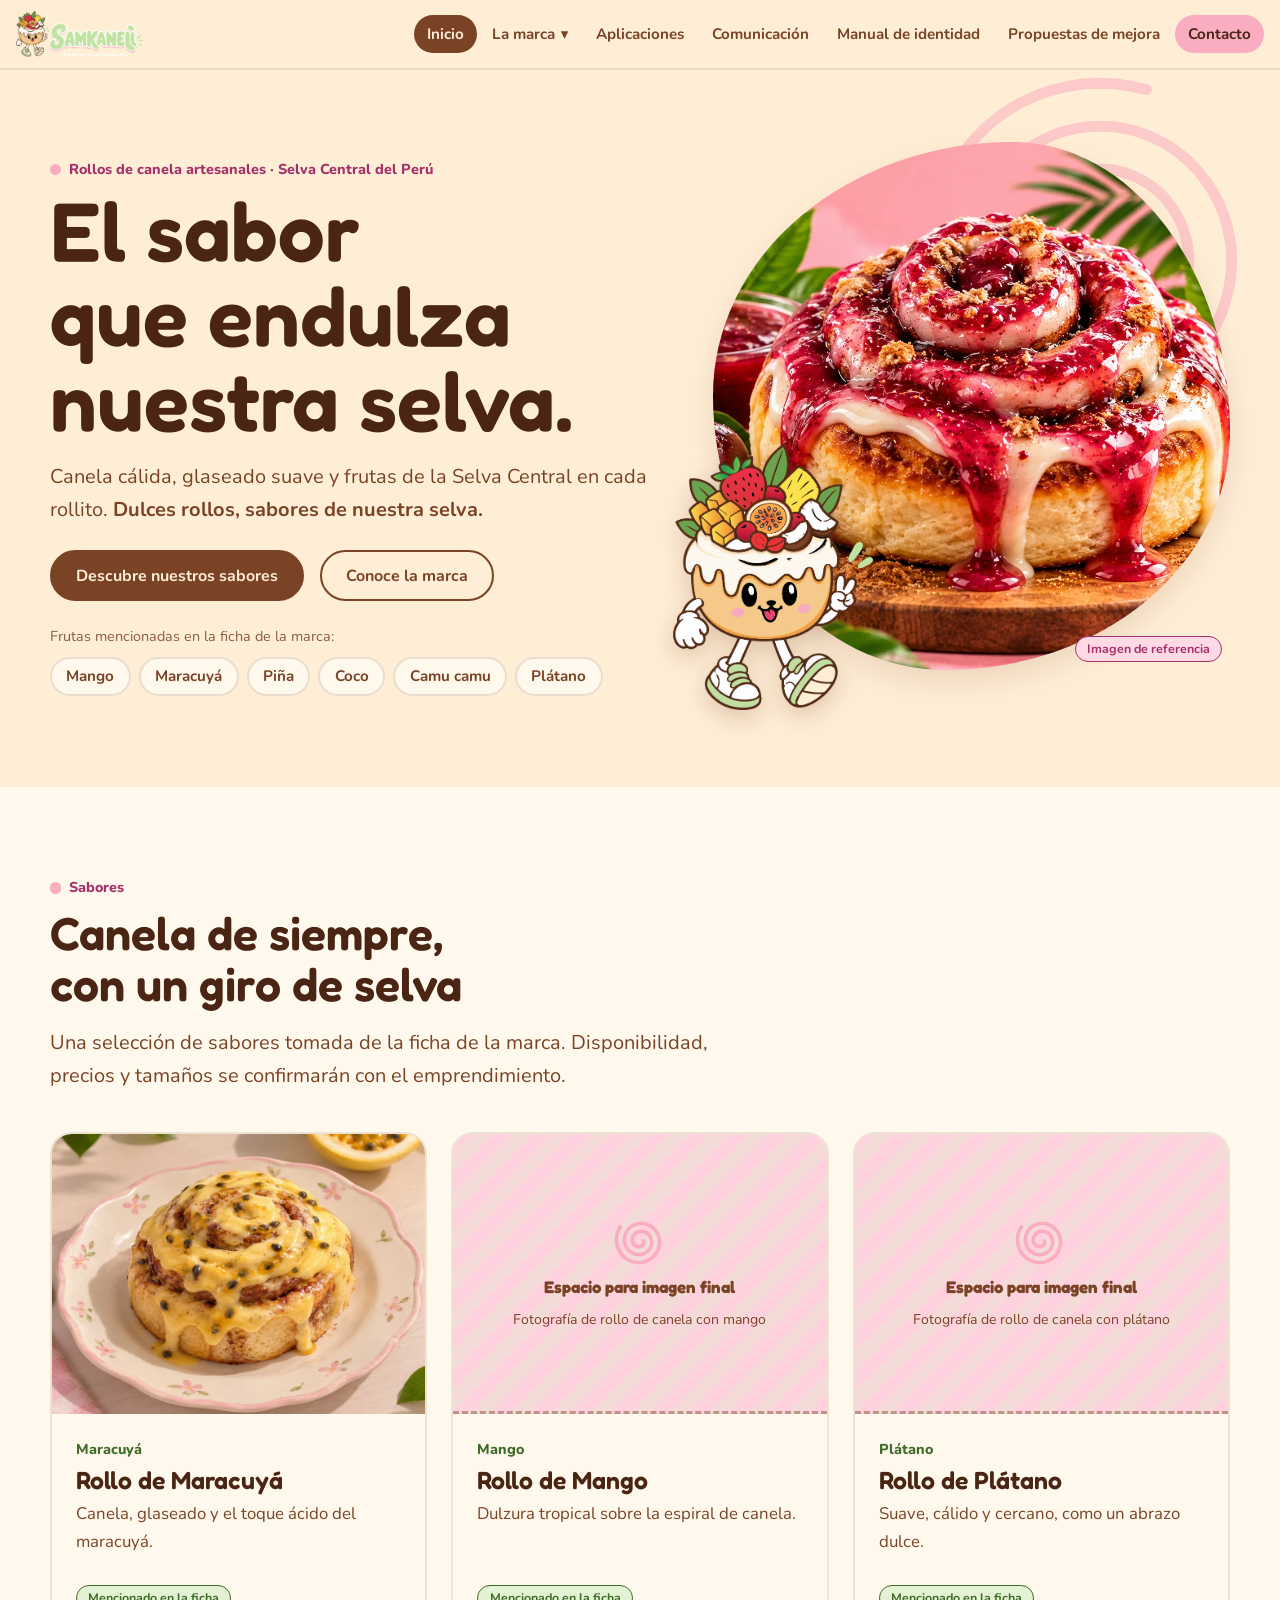
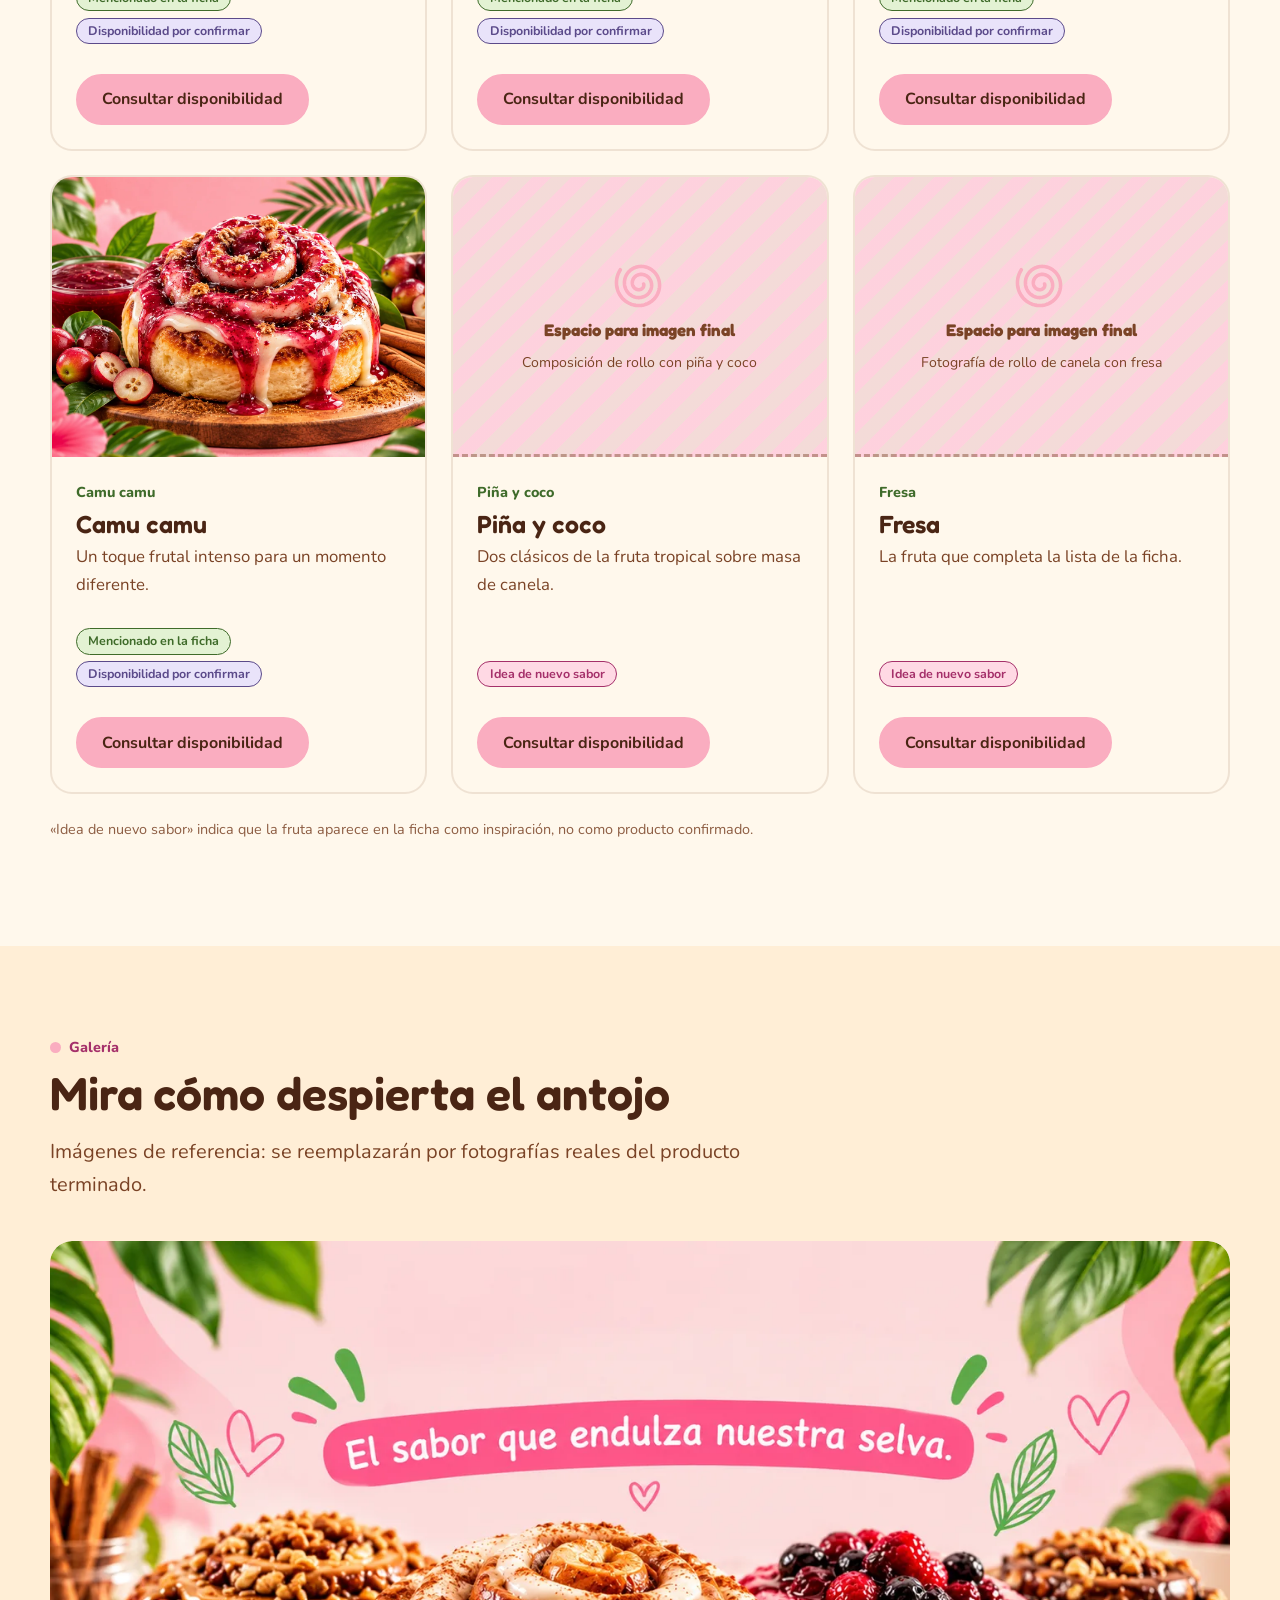
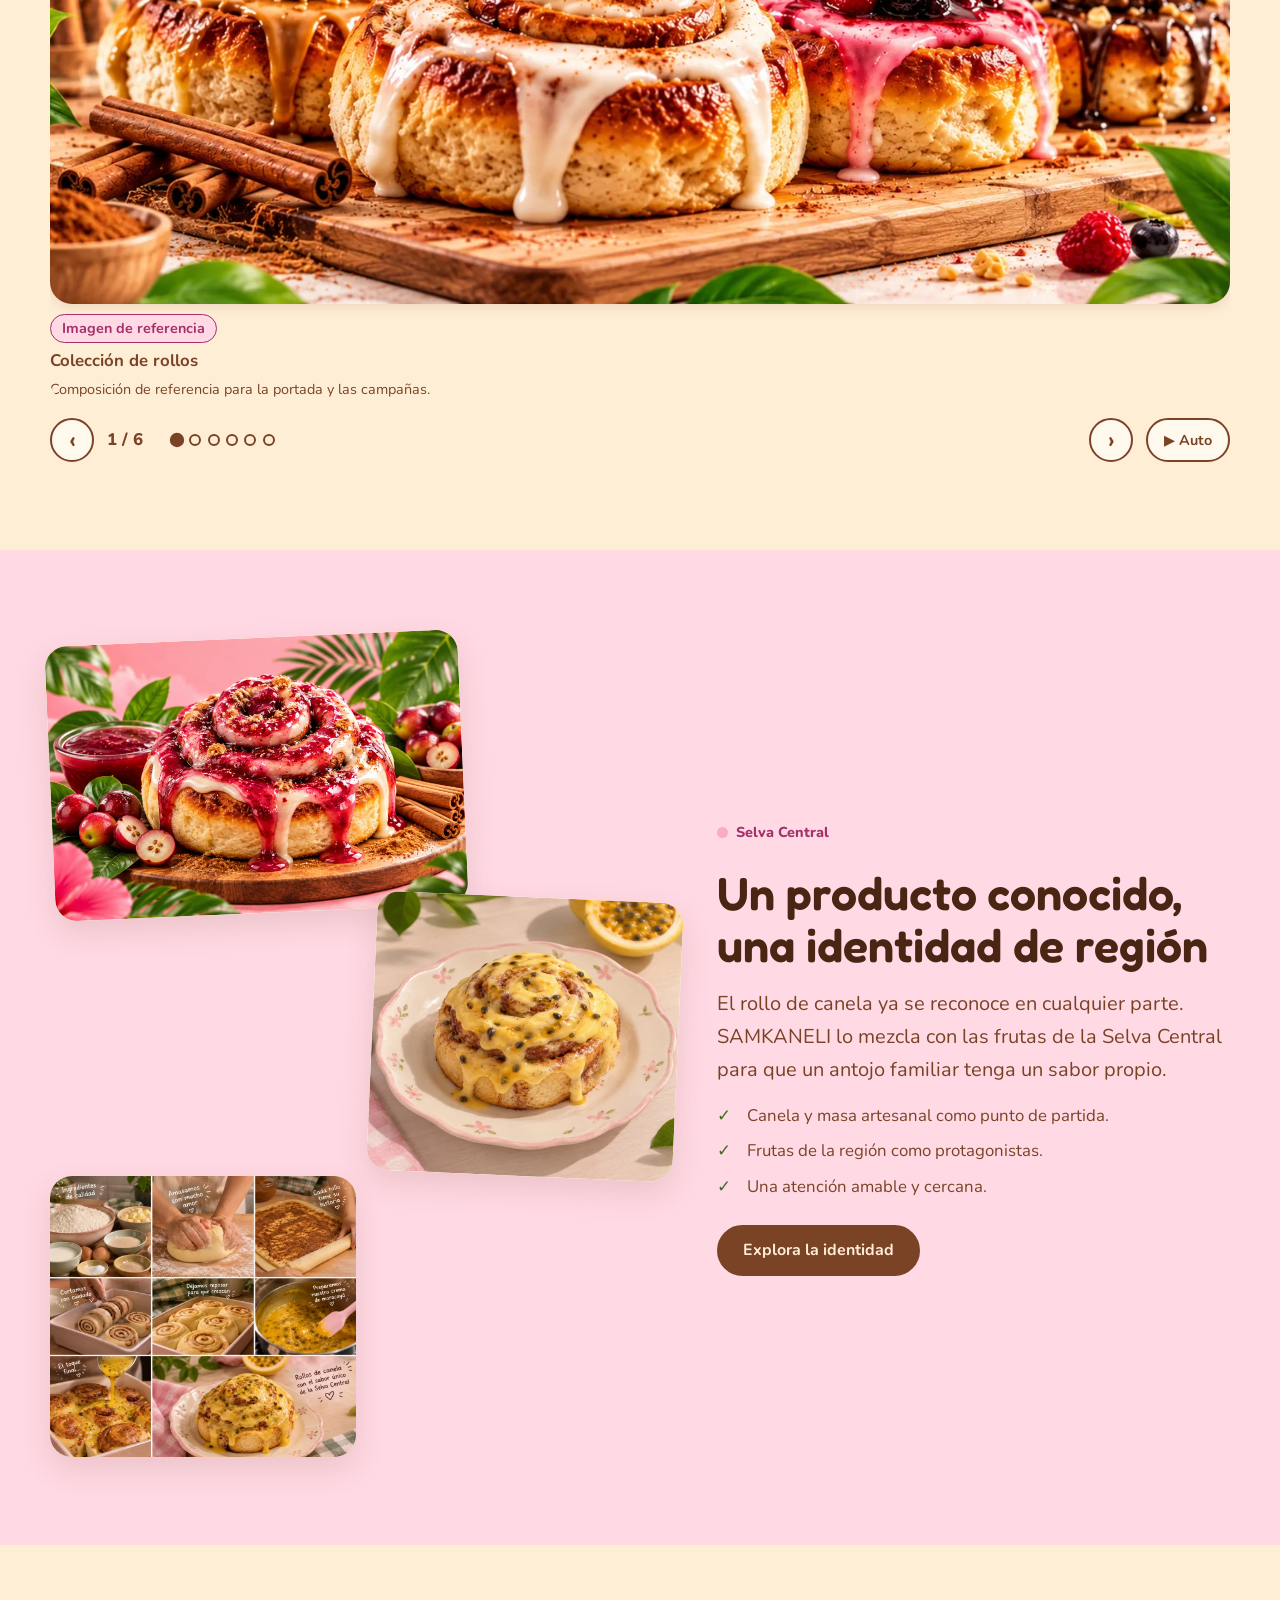
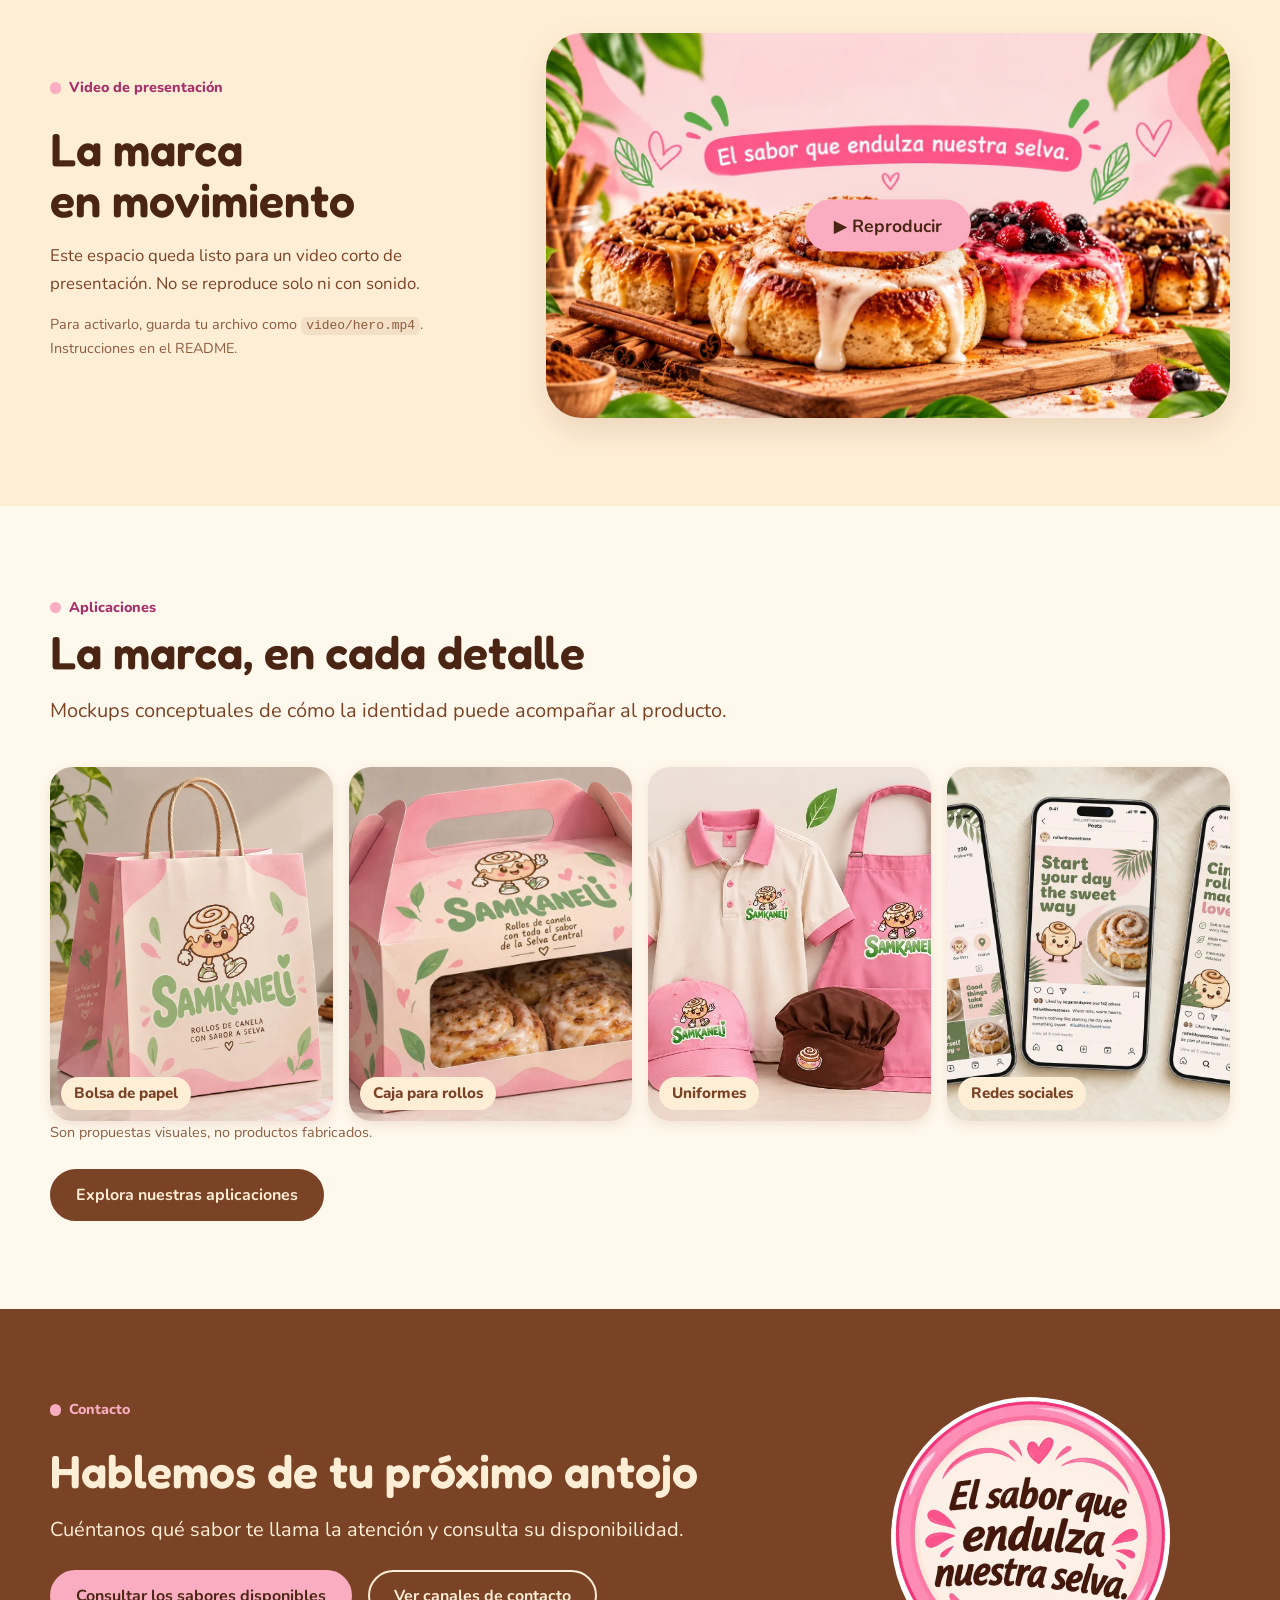
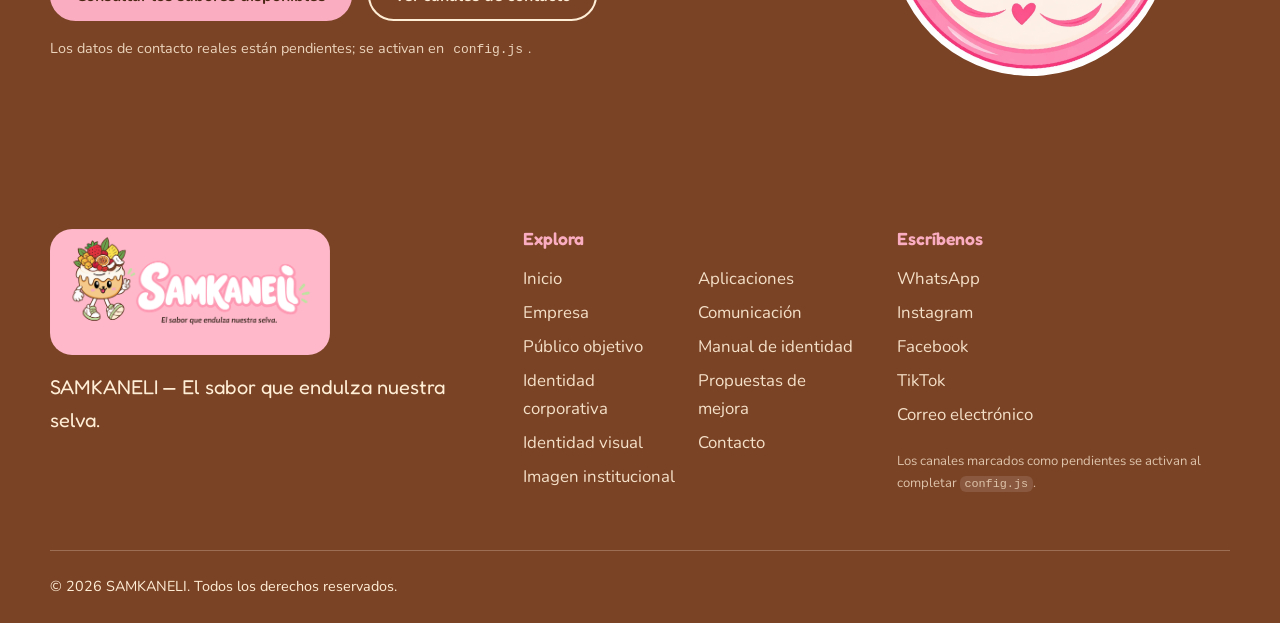
==== index.html @ 17d87d53 "Initial commit" ====
<!DOCTYPE html>
<html lang="es">
<head>
<meta charset="UTF-8">
<meta name="viewport" content="width=device-width, initial-scale=1">
<title>SAMKANELI | Rollos de canela con sabores de la Selva Central</title>
<meta name="description" content="SAMKANELI: rollos de canela artesanales con sabores inspirados en las frutas de la Selva Central del Perú. Conoce la marca, sus sabores y su identidad.">
<meta name="theme-color" content="#FFEED6">
<meta property="og:title" content="SAMKANELI | Rollos de canela con sabores de la Selva Central"><meta property="og:description" content="SAMKANELI: rollos de canela artesanales con sabores inspirados en las frutas de la Selva Central del Perú. Conoce la marca, sus sabores y su identidad."><meta property="og:type" content="website">
<link rel="icon" type="image/png" href="img/mascota/mascota.png">
<link rel="preconnect" href="https://fonts.googleapis.com"><link rel="preconnect" href="https://fonts.gstatic.com" crossorigin>
<!-- Fuentes opcionales: si no hay internet se usa la pila de respaldo definida en global.css -->
<link href="https://fonts.googleapis.com/css2?family=Fredoka:wght@500;600;700&family=Nunito:wght@400;600;700;800&display=swap" rel="stylesheet">
<link rel="stylesheet" href="global.css">
<link rel="stylesheet" href="inicio.css">
<script>document.documentElement.classList.add("js")</script>
</head>
<body data-page="inicio">
<a class="skip" href="#contenido">Saltar al contenido</a>
<header class="site-header">
<div class="bar">
<a class="brand" href="index.html" aria-label="SAMKANELI, ir al inicio"><img src="img/logo/imagotipo-transparente.png" alt="SAMKANELI, el sabor que endulza nuestra selva" width="1200" height="433"></a>
<button type="button" class="nav-toggle" aria-expanded="false" aria-controls="menu" aria-label="Abrir menú"><span></span><span></span><span></span></button>
<nav id="menu" class="nav" aria-label="Navegación principal"><ul><li><a href="index.html" aria-current="page">Inicio</a></li><li class="has-sub"><button type="button" class="sub-btn" aria-expanded="false" aria-haspopup="true">La marca<span aria-hidden="true">▾</span></button><ul class="sub"><li><a href="empresa/empresa.html">Empresa</a></li><li><a href="publico-objetivo/publico-objetivo.html">Público objetivo</a></li><li><a href="identidad-corporativa/identidad-corporativa.html">Identidad corporativa</a></li><li><a href="identidad-visual/identidad-visual.html">Identidad visual</a></li><li><a href="imagen-institucional/imagen-institucional.html">Imagen institucional</a></li></ul></li><li><a href="aplicaciones/aplicaciones.html">Aplicaciones</a></li><li><a href="comunicacion/comunicacion.html">Comunicación</a></li><li><a href="manual-identidad/manual-identidad.html">Manual de identidad</a></li><li><a href="propuestas/propuestas.html">Propuestas de mejora</a></li><li><a href="contacto/contacto.html" class="nav-cta">Contacto</a></li></ul></nav>
</div></header>
<main id="contenido">
<section class="hero"><div class="wrap hero-grid">
<div class="hero-copy">
<p class="eyebrow">Rollos de canela artesanales · Selva Central del Perú</p>
<h1>El sabor que endulza nuestra selva.</h1>
<p class="lead">Canela cálida, glaseado suave y frutas de la Selva Central en cada rollito. <strong>Dulces rollos, sabores de nuestra selva.</strong></p>
<div class="btn-row"><a class="btn btn-primary" href="#sabores">Descubre nuestros sabores</a><a class="btn" href="empresa/empresa.html#historia">Conoce la marca</a></div>
<p class="hero-fruits-l muted">Frutas mencionadas en la ficha de la marca:</p><ul class="pill-list hero-fruits"><li>Mango</li><li>Maracuyá</li><li>Piña</li><li>Coco</li><li>Camu camu</li><li>Plátano</li></ul>
</div>
<div class="hero-visual">
<svg class="spiral hero-spiral" viewBox="0 0 300 300" aria-hidden="true" focusable="false"><path d="M158.0 150.0 L158.5 150.8 L158.9 151.7 L159.2 152.6 L159.4 153.6 L159.5 154.7 L159.5 155.8 L159.3 157.0 L159.0 158.2 L158.6 159.3 L158.0 160.5 L157.3 161.6 L156.5 162.7 L155.4 163.8 L154.3 164.7 L153.0 165.6 L151.7 166.3 L150.2 166.9 L148.6 167.4 L146.9 167.7 L145.2 167.8 L143.4 167.8 L141.5 167.6 L139.7 167.2 L137.8 166.6 L136.0 165.8 L134.3 164.8 L132.6 163.6 L130.9 162.2 L129.4 160.7 L128.1 158.9 L126.8 157.0 L125.8 155.0 L124.9 152.8 L124.2 150.5 L123.8 148.1 L123.5 145.6 L123.5 143.1 L123.8 140.5 L124.3 137.9 L125.1 135.3 L126.1 132.8 L127.4 130.3 L128.9 128.0 L130.7 125.7 L132.7 123.6 L135.0 121.7 L137.4 119.9 L140.1 118.4 L142.9 117.1 L145.9 116.1 L149.0 115.3 L152.2 114.9 L155.5 114.7 L158.8 114.8 L162.2 115.3 L165.6 116.1 L168.9 117.2 L172.1 118.7 L175.2 120.4 L178.2 122.5 L181.0 124.9 L183.6 127.5 L186.0 130.4 L188.1 133.6 L189.9 137.0 L191.5 140.6 L192.7 144.4 L193.5 148.3 L194.0 152.3 L194.1 156.4 L193.9 160.6 L193.2 164.7 L192.2 168.9 L190.7 172.9 L188.9 176.8 L186.6 180.6 L184.1 184.2 L181.1 187.6 L177.8 190.7 L174.2 193.6 L170.3 196.1 L166.2 198.2 L161.8 200.0 L157.3 201.4 L152.5 202.4 L147.7 202.9 L142.8 203.0 L137.8 202.6 L132.9 201.8 L128.0 200.5 L123.2 198.7 L118.6 196.5 L114.1 193.8 L109.9 190.7 L105.9 187.2 L102.3 183.3 L98.9 179.0 L96.0 174.5 L93.5 169.6 L91.4 164.4 L89.9 159.1 L88.7 153.6 L88.2 147.9 L88.1 142.2 L88.6 136.4 L89.6 130.7 L91.1 125.0 L93.2 119.5 L95.8 114.1 L98.9 109.0 L102.5 104.1 L106.6 99.5 L111.1 95.3 L116.0 91.5 L121.3 88.2 L126.9 85.3 L132.8 83.0 L138.9 81.2 L145.3 79.9 L151.7 79.3 L158.3 79.2 L164.8 79.7 L171.4 80.9 L177.8 82.7 L184.1 85.0 L190.2 88.0 L196.0 91.5 L201.6 95.6 L206.7 100.2 L211.5 105.3 L215.8 110.9 L219.6 116.9 L222.8 123.2 L225.4 129.8 L227.5 136.8 L228.9 143.9 L229.7 151.2 L229.7 158.5 L229.1 165.9 L227.8 173.2 L225.9 180.5 L223.2 187.5 L219.9 194.4 L216.0 200.9 L211.4 207.1 L206.3 212.9 L200.6 218.2 L194.4 223.0 L187.7 227.2 L180.7 230.8 L173.3 233.8 L165.6 236.1 L157.6 237.7 L149.6 238.6 L141.4 238.7 L133.2 238.0 L125.1 236.6 L117.0 234.4 L109.2 231.5 L101.6 227.9 L94.4 223.5 L87.5 218.5 L81.1 212.8 L75.2 206.6 L69.9 199.8 L65.2 192.4 L61.2 184.7 L57.9 176.5 L55.3 168.1 L53.5 159.4 L52.6 150.5 L52.4 141.5 L53.1 132.5 L54.6 123.5 L56.9 114.7 L60.1 106.1 L64.0 97.8 L68.8 89.8 L74.3 82.2 L80.4 75.2 L87.3 68.7 L94.7 62.9 L102.7 57.7 L111.2 53.3 L120.0 49.6 L129.3 46.8 L138.8 44.8 L148.5 43.7 L158.3 43.5 L168.1 44.1 L177.8 45.7 L187.5 48.2 L196.9 51.6 L206.0 55.9 L214.7 61.0 L222.9 66.9 L230.6 73.6 L237.7 81.0 L244.1 89.0 L249.7 97.7 L254.6 106.8 L258.6 116.4 L261.7 126.4 L263.9 136.7 L265.2 147.2 L265.5 157.8 L264.8 168.5 L263.1 179.0 L260.5 189.5 L256.9 199.7 L252.3 209.5 L246.9 219.0 L240.5 227.9 L233.4 236.2 L225.4 243.9 L216.8 250.9 L207.5 257.0 L197.7 262.3 L187.3 266.7 L176.6 270.2 L165.5 272.6 L154.2 274.1 L142.8 274.4 L131.3 273.8 L119.9 272.0 L108.7 269.3 L97.7 265.4 L87.1 260.6 L76.9 254.8 L67.3 248.1 L58.2 240.4 L49.9 232.0 L42.4 222.7 L35.7 212.8 L30.0 202.3 L25.2 191.2 L21.4 179.7 L18.7 167.9 L17.1 155.8 L16.6 143.5 L17.3 131.3 L19.0 119.1 L21.9 107.0 L25.9 95.2 L31.0 83.8 L37.1 72.9 L44.3 62.5 L52.4 52.9 L61.4 43.9 L71.2 35.8 L81.7 28.6 L92.9 22.4 L104.7 17.2 L117.0 13.1 L129.6 10.1 L142.5 8.3 L155.5 7.7 L168.6 8.3 L181.6 10.1 L194.5 13.0" fill="none" stroke="currentColor" stroke-width="9" stroke-linecap="round" stroke-linejoin="round"/></svg>
<div class="blob hero-photo"><img src="img/fotografia/rollo-camu-camu.webp" alt="Rollo de canela con glaseado y salsa de camu camu sobre una tabla, rodeado de frutas y hojas tropicales (imagen de referencia)" width="1400" height="933"></div>
<img src="img/mascota/mascota.png" alt="Mascota de SAMKANELI: un rollo de canela sonriente con frutas sobre la cabeza" width="489" height="651" class="hero-mascot">
<span class="badge b-referencia hero-badge">Imagen de referencia</span>
</div></div></section>

<section class="sec sec--claro" id="sabores"><div class="wrap">
<header class="sec-head"><p class="eyebrow">Sabores</p><h2>Canela de siempre, con un giro de selva</h2><p class="lead">Una selección de sabores tomada de la ficha de la marca. Disponibilidad, precios y tamaños se confirmarán con el emprendimiento.</p></header>
<div class="grid g3 flavors">
<article class="card flavor reveal"><div class="flavor-media"><img src="img/fotografia/rollo-maracuya.webp" alt="Rollo de canela con cobertura de maracuyá sobre un plato decorado" width="893" height="816" loading="lazy" decoding="async" class="fit-cover" data-lightbox data-group="sabores" data-caption="Rollo de Maracuyá — imagen de referencia"></div><div class="flavor-body"><p class="flavor-fruit">Maracuyá</p><h3>Rollo de Maracuyá</h3><p>Canela, glaseado y el toque ácido del maracuyá.</p><p class="flavor-tags"><span class="badge b-mencionado">Mencionado en la ficha</span><span class="badge b-porconfirmar">Disponibilidad por confirmar</span></p><a class="btn btn-rosa" data-contact="whatsapp" href="contacto/contacto.html#whatsapp" aria-label="Consultar disponibilidad del sabor Rollo de Maracuyá">Consultar disponibilidad</a></div></article>
<article class="card flavor reveal"><div class="flavor-media"><div class="ph " style="aspect-ratio:4/3" role="img" aria-label="Espacio pendiente: Fotografía de rollo de canela con mango"><!-- REEMPLAZAR: fotografía real del Rollo de Mango (img/fotografia/rollo-mango.webp) --><svg class="ph-spiral" viewBox="0 0 120 120" aria-hidden="true" focusable="false"><path d="M68.0 60.0 L68.2 60.5 L68.3 61.0 L68.4 61.6 L68.4 62.2 L68.4 62.7 L68.4 63.3 L68.4 63.9 L68.3 64.5 L68.1 65.1 L67.9 65.7 L67.7 66.3 L67.4 66.9 L67.1 67.5 L66.7 68.1 L66.3 68.6 L65.8 69.1 L65.3 69.6 L64.8 70.1 L64.2 70.6 L63.6 71.0 L62.9 71.3 L62.2 71.7 L61.5 72.0 L60.8 72.2 L60.0 72.4 L59.2 72.6 L58.4 72.7 L57.6 72.7 L56.7 72.7 L55.9 72.7 L55.0 72.5 L54.2 72.4 L53.3 72.1 L52.5 71.8 L51.7 71.5 L50.8 71.1 L50.0 70.6 L49.3 70.1 L48.5 69.5 L47.8 68.9 L47.1 68.2 L46.5 67.4 L45.9 66.6 L45.3 65.8 L44.8 64.9 L44.4 64.0 L44.0 63.1 L43.6 62.1 L43.4 61.0 L43.2 60.0 L43.0 58.9 L42.9 57.8 L42.9 56.7 L43.0 55.6 L43.1 54.5 L43.3 53.4 L43.6 52.3 L44.0 51.2 L44.4 50.1 L44.9 49.1 L45.5 48.0 L46.2 47.0 L46.9 46.0 L47.7 45.1 L48.5 44.2 L49.5 43.4 L50.4 42.6 L51.5 41.9 L52.6 41.2 L53.7 40.6 L54.9 40.1 L56.1 39.6 L57.4 39.2 L58.7 38.9 L60.0 38.7 L61.3 38.6 L62.7 38.5 L64.1 38.6 L65.5 38.7 L66.8 38.9 L68.2 39.2 L69.6 39.6 L70.9 40.1 L72.2 40.7 L73.5 41.4 L74.8 42.1 L76.0 42.9 L77.2 43.9 L78.3 44.9 L79.4 45.9 L80.3 47.1 L81.3 48.3 L82.1 49.6 L82.9 50.9 L83.6 52.3 L84.2 53.8 L84.7 55.3 L85.1 56.8 L85.5 58.4 L85.7 60.0 L85.8 61.6 L85.8 63.3 L85.8 64.9 L85.6 66.6 L85.3 68.2 L84.9 69.8 L84.4 71.5 L83.8 73.1 L83.0 74.6 L82.2 76.1 L81.3 77.6 L80.3 79.0 L79.2 80.4 L78.0 81.7 L76.7 82.9 L75.3 84.1 L73.8 85.2 L72.3 86.1 L70.7 87.0 L69.0 87.8 L67.3 88.5 L65.5 89.1 L63.7 89.5 L61.9 89.9 L60.0 90.1 L58.1 90.2 L56.2 90.2 L54.3 90.1 L52.3 89.9 L50.4 89.5 L48.5 89.0 L46.7 88.4 L44.8 87.6 L43.0 86.8 L41.3 85.8 L39.6 84.7 L37.9 83.5 L36.4 82.2 L34.9 80.8 L33.5 79.3 L32.2 77.7 L31.0 76.0 L29.9 74.2 L28.9 72.3 L28.0 70.4 L27.2 68.4 L26.6 66.4 L26.1 64.3 L25.7 62.2 L25.5 60.0 L25.4 57.8 L25.4 55.6 L25.6 53.4 L25.9 51.2 L26.3 49.1 L26.9 46.9 L27.6 44.8 L28.5 42.7 L29.5 40.6 L30.6 38.7 L31.9 36.7 L33.3 34.9 L34.8 33.1 L36.4 31.5 L38.1 29.9 L40.0 28.4 L41.9 27.1 L43.9 25.9 L46.0 24.8 L48.2 23.8 L50.5 22.9 L52.8 22.2 L55.2 21.7 L57.6 21.3 L60.0 21.0 L62.5 20.9 L64.9 21.0 L67.4 21.2 L69.9 21.6 L72.3 22.1 L74.7 22.8 L77.1 23.6 L79.5 24.6 L81.7 25.8 L83.9 27.0 L86.1 28.5 L88.1 30.1 L90.1 31.8 L91.9 33.6 L93.7 35.5 L95.3 37.6 L96.8 39.8 L98.1 42.1 L99.4 44.4 L100.4 46.9 L101.3 49.4 L102.1 52.0 L102.7 54.6 L103.1 57.3 L103.4 60.0 L103.5 62.7 L103.4 65.5 L103.1 68.2 L102.7 71.0 L102.1 73.7 L101.3 76.4 L100.4 79.0 L99.3 81.6 L98.0 84.1 L96.5 86.5 L94.9 88.9 L93.2 91.2 L91.3 93.3 L89.2 95.3 L87.1 97.2 L84.8 99.0 L82.3 100.7 L79.8 102.1 L77.2 103.5 L74.5 104.6 L71.7 105.6 L68.9 106.4 L65.9 107.1 L63.0 107.5 L60.0 107.8 L57.0 107.9 L54.0 107.8 L50.9 107.5 L47.9 107.0 L45.0 106.3 L42.0 105.4 L39.1 104.4 L36.3 103.1 L33.5 101.7 L30.9 100.1 L28.3 98.3 L25.8 96.4 L23.5 94.3 L21.3 92.1 L19.2 89.7 L17.2 87.1 L15.5 84.5 L13.9 81.7 L12.4 78.8 L11.2 75.9 L10.1 72.8 L9.2 69.7 L8.5 66.5 L8.0 63.3 L7.8 60.0 L7.7 56.7 L7.8 53.4 L8.2 50.1 L8.7 46.8 L9.5 43.6 L10.5 40.4 L11.6 37.2 L13.0 34.2 L14.6 31.2 L16.3 28.3" fill="none" stroke="currentColor" stroke-width="8" stroke-linecap="round" stroke-linejoin="round"/></svg><strong>Espacio para imagen final</strong><span>Fotografía de rollo de canela con mango</span></div></div><div class="flavor-body"><p class="flavor-fruit">Mango</p><h3>Rollo de Mango</h3><p>Dulzura tropical sobre la espiral de canela.</p><p class="flavor-tags"><span class="badge b-mencionado">Mencionado en la ficha</span><span class="badge b-porconfirmar">Disponibilidad por confirmar</span></p><a class="btn btn-rosa" data-contact="whatsapp" href="contacto/contacto.html#whatsapp" aria-label="Consultar disponibilidad del sabor Rollo de Mango">Consultar disponibilidad</a></div></article>
<article class="card flavor reveal"><div class="flavor-media"><div class="ph " style="aspect-ratio:4/3" role="img" aria-label="Espacio pendiente: Fotografía de rollo de canela con plátano"><!-- REEMPLAZAR: fotografía real del Rollo de Plátano (img/fotografia/rollo-platano.webp) --><svg class="ph-spiral" viewBox="0 0 120 120" aria-hidden="true" focusable="false"><path d="M68.0 60.0 L68.2 60.5 L68.3 61.0 L68.4 61.6 L68.4 62.2 L68.4 62.7 L68.4 63.3 L68.4 63.9 L68.3 64.5 L68.1 65.1 L67.9 65.7 L67.7 66.3 L67.4 66.9 L67.1 67.5 L66.7 68.1 L66.3 68.6 L65.8 69.1 L65.3 69.6 L64.8 70.1 L64.2 70.6 L63.6 71.0 L62.9 71.3 L62.2 71.7 L61.5 72.0 L60.8 72.2 L60.0 72.4 L59.2 72.6 L58.4 72.7 L57.6 72.7 L56.7 72.7 L55.9 72.7 L55.0 72.5 L54.2 72.4 L53.3 72.1 L52.5 71.8 L51.7 71.5 L50.8 71.1 L50.0 70.6 L49.3 70.1 L48.5 69.5 L47.8 68.9 L47.1 68.2 L46.5 67.4 L45.9 66.6 L45.3 65.8 L44.8 64.9 L44.4 64.0 L44.0 63.1 L43.6 62.1 L43.4 61.0 L43.2 60.0 L43.0 58.9 L42.9 57.8 L42.9 56.7 L43.0 55.6 L43.1 54.5 L43.3 53.4 L43.6 52.3 L44.0 51.2 L44.4 50.1 L44.9 49.1 L45.5 48.0 L46.2 47.0 L46.9 46.0 L47.7 45.1 L48.5 44.2 L49.5 43.4 L50.4 42.6 L51.5 41.9 L52.6 41.2 L53.7 40.6 L54.9 40.1 L56.1 39.6 L57.4 39.2 L58.7 38.9 L60.0 38.7 L61.3 38.6 L62.7 38.5 L64.1 38.6 L65.5 38.7 L66.8 38.9 L68.2 39.2 L69.6 39.6 L70.9 40.1 L72.2 40.7 L73.5 41.4 L74.8 42.1 L76.0 42.9 L77.2 43.9 L78.3 44.9 L79.4 45.9 L80.3 47.1 L81.3 48.3 L82.1 49.6 L82.9 50.9 L83.6 52.3 L84.2 53.8 L84.7 55.3 L85.1 56.8 L85.5 58.4 L85.7 60.0 L85.8 61.6 L85.8 63.3 L85.8 64.9 L85.6 66.6 L85.3 68.2 L84.9 69.8 L84.4 71.5 L83.8 73.1 L83.0 74.6 L82.2 76.1 L81.3 77.6 L80.3 79.0 L79.2 80.4 L78.0 81.7 L76.7 82.9 L75.3 84.1 L73.8 85.2 L72.3 86.1 L70.7 87.0 L69.0 87.8 L67.3 88.5 L65.5 89.1 L63.7 89.5 L61.9 89.9 L60.0 90.1 L58.1 90.2 L56.2 90.2 L54.3 90.1 L52.3 89.9 L50.4 89.5 L48.5 89.0 L46.7 88.4 L44.8 87.6 L43.0 86.8 L41.3 85.8 L39.6 84.7 L37.9 83.5 L36.4 82.2 L34.9 80.8 L33.5 79.3 L32.2 77.7 L31.0 76.0 L29.9 74.2 L28.9 72.3 L28.0 70.4 L27.2 68.4 L26.6 66.4 L26.1 64.3 L25.7 62.2 L25.5 60.0 L25.4 57.8 L25.4 55.6 L25.6 53.4 L25.9 51.2 L26.3 49.1 L26.9 46.9 L27.6 44.8 L28.5 42.7 L29.5 40.6 L30.6 38.7 L31.9 36.7 L33.3 34.9 L34.8 33.1 L36.4 31.5 L38.1 29.9 L40.0 28.4 L41.9 27.1 L43.9 25.9 L46.0 24.8 L48.2 23.8 L50.5 22.9 L52.8 22.2 L55.2 21.7 L57.6 21.3 L60.0 21.0 L62.5 20.9 L64.9 21.0 L67.4 21.2 L69.9 21.6 L72.3 22.1 L74.7 22.8 L77.1 23.6 L79.5 24.6 L81.7 25.8 L83.9 27.0 L86.1 28.5 L88.1 30.1 L90.1 31.8 L91.9 33.6 L93.7 35.5 L95.3 37.6 L96.8 39.8 L98.1 42.1 L99.4 44.4 L100.4 46.9 L101.3 49.4 L102.1 52.0 L102.7 54.6 L103.1 57.3 L103.4 60.0 L103.5 62.7 L103.4 65.5 L103.1 68.2 L102.7 71.0 L102.1 73.7 L101.3 76.4 L100.4 79.0 L99.3 81.6 L98.0 84.1 L96.5 86.5 L94.9 88.9 L93.2 91.2 L91.3 93.3 L89.2 95.3 L87.1 97.2 L84.8 99.0 L82.3 100.7 L79.8 102.1 L77.2 103.5 L74.5 104.6 L71.7 105.6 L68.9 106.4 L65.9 107.1 L63.0 107.5 L60.0 107.8 L57.0 107.9 L54.0 107.8 L50.9 107.5 L47.9 107.0 L45.0 106.3 L42.0 105.4 L39.1 104.4 L36.3 103.1 L33.5 101.7 L30.9 100.1 L28.3 98.3 L25.8 96.4 L23.5 94.3 L21.3 92.1 L19.2 89.7 L17.2 87.1 L15.5 84.5 L13.9 81.7 L12.4 78.8 L11.2 75.9 L10.1 72.8 L9.2 69.7 L8.5 66.5 L8.0 63.3 L7.8 60.0 L7.7 56.7 L7.8 53.4 L8.2 50.1 L8.7 46.8 L9.5 43.6 L10.5 40.4 L11.6 37.2 L13.0 34.2 L14.6 31.2 L16.3 28.3" fill="none" stroke="currentColor" stroke-width="8" stroke-linecap="round" stroke-linejoin="round"/></svg><strong>Espacio para imagen final</strong><span>Fotografía de rollo de canela con plátano</span></div></div><div class="flavor-body"><p class="flavor-fruit">Plátano</p><h3>Rollo de Plátano</h3><p>Suave, cálido y cercano, como un abrazo dulce.</p><p class="flavor-tags"><span class="badge b-mencionado">Mencionado en la ficha</span><span class="badge b-porconfirmar">Disponibilidad por confirmar</span></p><a class="btn btn-rosa" data-contact="whatsapp" href="contacto/contacto.html#whatsapp" aria-label="Consultar disponibilidad del sabor Rollo de Plátano">Consultar disponibilidad</a></div></article>
<article class="card flavor reveal"><div class="flavor-media"><img src="img/fotografia/rollo-camu-camu.webp" alt="Rollo de canela con salsa roja de camu camu y frutos" width="1400" height="933" loading="lazy" decoding="async" class="fit-cover" data-lightbox data-group="sabores" data-caption="Camu camu — imagen de referencia"></div><div class="flavor-body"><p class="flavor-fruit">Camu camu</p><h3>Camu camu</h3><p>Un toque frutal intenso para un momento diferente.</p><p class="flavor-tags"><span class="badge b-mencionado">Mencionado en la ficha</span><span class="badge b-porconfirmar">Disponibilidad por confirmar</span></p><a class="btn btn-rosa" data-contact="whatsapp" href="contacto/contacto.html#whatsapp" aria-label="Consultar disponibilidad del sabor Camu camu">Consultar disponibilidad</a></div></article>
<article class="card flavor reveal"><div class="flavor-media"><div class="ph " style="aspect-ratio:4/3" role="img" aria-label="Espacio pendiente: Composición de rollo con piña y coco"><!-- REEMPLAZAR: fotografía real de rollos de piña y coco (img/fotografia/rollo-pina-coco.webp) --><svg class="ph-spiral" viewBox="0 0 120 120" aria-hidden="true" focusable="false"><path d="M68.0 60.0 L68.2 60.5 L68.3 61.0 L68.4 61.6 L68.4 62.2 L68.4 62.7 L68.4 63.3 L68.4 63.9 L68.3 64.5 L68.1 65.1 L67.9 65.7 L67.7 66.3 L67.4 66.9 L67.1 67.5 L66.7 68.1 L66.3 68.6 L65.8 69.1 L65.3 69.6 L64.8 70.1 L64.2 70.6 L63.6 71.0 L62.9 71.3 L62.2 71.7 L61.5 72.0 L60.8 72.2 L60.0 72.4 L59.2 72.6 L58.4 72.7 L57.6 72.7 L56.7 72.7 L55.9 72.7 L55.0 72.5 L54.2 72.4 L53.3 72.1 L52.5 71.8 L51.7 71.5 L50.8 71.1 L50.0 70.6 L49.3 70.1 L48.5 69.5 L47.8 68.9 L47.1 68.2 L46.5 67.4 L45.9 66.6 L45.3 65.8 L44.8 64.9 L44.4 64.0 L44.0 63.1 L43.6 62.1 L43.4 61.0 L43.2 60.0 L43.0 58.9 L42.9 57.8 L42.9 56.7 L43.0 55.6 L43.1 54.5 L43.3 53.4 L43.6 52.3 L44.0 51.2 L44.4 50.1 L44.9 49.1 L45.5 48.0 L46.2 47.0 L46.9 46.0 L47.7 45.1 L48.5 44.2 L49.5 43.4 L50.4 42.6 L51.5 41.9 L52.6 41.2 L53.7 40.6 L54.9 40.1 L56.1 39.6 L57.4 39.2 L58.7 38.9 L60.0 38.7 L61.3 38.6 L62.7 38.5 L64.1 38.6 L65.5 38.7 L66.8 38.9 L68.2 39.2 L69.6 39.6 L70.9 40.1 L72.2 40.7 L73.5 41.4 L74.8 42.1 L76.0 42.9 L77.2 43.9 L78.3 44.9 L79.4 45.9 L80.3 47.1 L81.3 48.3 L82.1 49.6 L82.9 50.9 L83.6 52.3 L84.2 53.8 L84.7 55.3 L85.1 56.8 L85.5 58.4 L85.7 60.0 L85.8 61.6 L85.8 63.3 L85.8 64.9 L85.6 66.6 L85.3 68.2 L84.9 69.8 L84.4 71.5 L83.8 73.1 L83.0 74.6 L82.2 76.1 L81.3 77.6 L80.3 79.0 L79.2 80.4 L78.0 81.7 L76.7 82.9 L75.3 84.1 L73.8 85.2 L72.3 86.1 L70.7 87.0 L69.0 87.8 L67.3 88.5 L65.5 89.1 L63.7 89.5 L61.9 89.9 L60.0 90.1 L58.1 90.2 L56.2 90.2 L54.3 90.1 L52.3 89.9 L50.4 89.5 L48.5 89.0 L46.7 88.4 L44.8 87.6 L43.0 86.8 L41.3 85.8 L39.6 84.7 L37.9 83.5 L36.4 82.2 L34.9 80.8 L33.5 79.3 L32.2 77.7 L31.0 76.0 L29.9 74.2 L28.9 72.3 L28.0 70.4 L27.2 68.4 L26.6 66.4 L26.1 64.3 L25.7 62.2 L25.5 60.0 L25.4 57.8 L25.4 55.6 L25.6 53.4 L25.9 51.2 L26.3 49.1 L26.9 46.9 L27.6 44.8 L28.5 42.7 L29.5 40.6 L30.6 38.7 L31.9 36.7 L33.3 34.9 L34.8 33.1 L36.4 31.5 L38.1 29.9 L40.0 28.4 L41.9 27.1 L43.9 25.9 L46.0 24.8 L48.2 23.8 L50.5 22.9 L52.8 22.2 L55.2 21.7 L57.6 21.3 L60.0 21.0 L62.5 20.9 L64.9 21.0 L67.4 21.2 L69.9 21.6 L72.3 22.1 L74.7 22.8 L77.1 23.6 L79.5 24.6 L81.7 25.8 L83.9 27.0 L86.1 28.5 L88.1 30.1 L90.1 31.8 L91.9 33.6 L93.7 35.5 L95.3 37.6 L96.8 39.8 L98.1 42.1 L99.4 44.4 L100.4 46.9 L101.3 49.4 L102.1 52.0 L102.7 54.6 L103.1 57.3 L103.4 60.0 L103.5 62.7 L103.4 65.5 L103.1 68.2 L102.7 71.0 L102.1 73.7 L101.3 76.4 L100.4 79.0 L99.3 81.6 L98.0 84.1 L96.5 86.5 L94.9 88.9 L93.2 91.2 L91.3 93.3 L89.2 95.3 L87.1 97.2 L84.8 99.0 L82.3 100.7 L79.8 102.1 L77.2 103.5 L74.5 104.6 L71.7 105.6 L68.9 106.4 L65.9 107.1 L63.0 107.5 L60.0 107.8 L57.0 107.9 L54.0 107.8 L50.9 107.5 L47.9 107.0 L45.0 106.3 L42.0 105.4 L39.1 104.4 L36.3 103.1 L33.5 101.7 L30.9 100.1 L28.3 98.3 L25.8 96.4 L23.5 94.3 L21.3 92.1 L19.2 89.7 L17.2 87.1 L15.5 84.5 L13.9 81.7 L12.4 78.8 L11.2 75.9 L10.1 72.8 L9.2 69.7 L8.5 66.5 L8.0 63.3 L7.8 60.0 L7.7 56.7 L7.8 53.4 L8.2 50.1 L8.7 46.8 L9.5 43.6 L10.5 40.4 L11.6 37.2 L13.0 34.2 L14.6 31.2 L16.3 28.3" fill="none" stroke="currentColor" stroke-width="8" stroke-linecap="round" stroke-linejoin="round"/></svg><strong>Espacio para imagen final</strong><span>Composición de rollo con piña y coco</span></div></div><div class="flavor-body"><p class="flavor-fruit">Piña y coco</p><h3>Piña y coco</h3><p>Dos clásicos de la fruta tropical sobre masa de canela.</p><p class="flavor-tags"><span class="badge b-idea">Idea de nuevo sabor</span></p><a class="btn btn-rosa" data-contact="whatsapp" href="contacto/contacto.html#whatsapp" aria-label="Consultar disponibilidad del sabor Piña y coco">Consultar disponibilidad</a></div></article>
<article class="card flavor reveal"><div class="flavor-media"><div class="ph " style="aspect-ratio:4/3" role="img" aria-label="Espacio pendiente: Fotografía de rollo de canela con fresa"><!-- REEMPLAZAR: fotografía real del rollo de fresa (img/fotografia/rollo-fresa.webp) --><svg class="ph-spiral" viewBox="0 0 120 120" aria-hidden="true" focusable="false"><path d="M68.0 60.0 L68.2 60.5 L68.3 61.0 L68.4 61.6 L68.4 62.2 L68.4 62.7 L68.4 63.3 L68.4 63.9 L68.3 64.5 L68.1 65.1 L67.9 65.7 L67.7 66.3 L67.4 66.9 L67.1 67.5 L66.7 68.1 L66.3 68.6 L65.8 69.1 L65.3 69.6 L64.8 70.1 L64.2 70.6 L63.6 71.0 L62.9 71.3 L62.2 71.7 L61.5 72.0 L60.8 72.2 L60.0 72.4 L59.2 72.6 L58.4 72.7 L57.6 72.7 L56.7 72.7 L55.9 72.7 L55.0 72.5 L54.2 72.4 L53.3 72.1 L52.5 71.8 L51.7 71.5 L50.8 71.1 L50.0 70.6 L49.3 70.1 L48.5 69.5 L47.8 68.9 L47.1 68.2 L46.5 67.4 L45.9 66.6 L45.3 65.8 L44.8 64.9 L44.4 64.0 L44.0 63.1 L43.6 62.1 L43.4 61.0 L43.2 60.0 L43.0 58.9 L42.9 57.8 L42.9 56.7 L43.0 55.6 L43.1 54.5 L43.3 53.4 L43.6 52.3 L44.0 51.2 L44.4 50.1 L44.9 49.1 L45.5 48.0 L46.2 47.0 L46.9 46.0 L47.7 45.1 L48.5 44.2 L49.5 43.4 L50.4 42.6 L51.5 41.9 L52.6 41.2 L53.7 40.6 L54.9 40.1 L56.1 39.6 L57.4 39.2 L58.7 38.9 L60.0 38.7 L61.3 38.6 L62.7 38.5 L64.1 38.6 L65.5 38.7 L66.8 38.9 L68.2 39.2 L69.6 39.6 L70.9 40.1 L72.2 40.7 L73.5 41.4 L74.8 42.1 L76.0 42.9 L77.2 43.9 L78.3 44.9 L79.4 45.9 L80.3 47.1 L81.3 48.3 L82.1 49.6 L82.9 50.9 L83.6 52.3 L84.2 53.8 L84.7 55.3 L85.1 56.8 L85.5 58.4 L85.7 60.0 L85.8 61.6 L85.8 63.3 L85.8 64.9 L85.6 66.6 L85.3 68.2 L84.9 69.8 L84.4 71.5 L83.8 73.1 L83.0 74.6 L82.2 76.1 L81.3 77.6 L80.3 79.0 L79.2 80.4 L78.0 81.7 L76.7 82.9 L75.3 84.1 L73.8 85.2 L72.3 86.1 L70.7 87.0 L69.0 87.8 L67.3 88.5 L65.5 89.1 L63.7 89.5 L61.9 89.9 L60.0 90.1 L58.1 90.2 L56.2 90.2 L54.3 90.1 L52.3 89.9 L50.4 89.5 L48.5 89.0 L46.7 88.4 L44.8 87.6 L43.0 86.8 L41.3 85.8 L39.6 84.7 L37.9 83.5 L36.4 82.2 L34.9 80.8 L33.5 79.3 L32.2 77.7 L31.0 76.0 L29.9 74.2 L28.9 72.3 L28.0 70.4 L27.2 68.4 L26.6 66.4 L26.1 64.3 L25.7 62.2 L25.5 60.0 L25.4 57.8 L25.4 55.6 L25.6 53.4 L25.9 51.2 L26.3 49.1 L26.9 46.9 L27.6 44.8 L28.5 42.7 L29.5 40.6 L30.6 38.7 L31.9 36.7 L33.3 34.9 L34.8 33.1 L36.4 31.5 L38.1 29.9 L40.0 28.4 L41.9 27.1 L43.9 25.9 L46.0 24.8 L48.2 23.8 L50.5 22.9 L52.8 22.2 L55.2 21.7 L57.6 21.3 L60.0 21.0 L62.5 20.9 L64.9 21.0 L67.4 21.2 L69.9 21.6 L72.3 22.1 L74.7 22.8 L77.1 23.6 L79.5 24.6 L81.7 25.8 L83.9 27.0 L86.1 28.5 L88.1 30.1 L90.1 31.8 L91.9 33.6 L93.7 35.5 L95.3 37.6 L96.8 39.8 L98.1 42.1 L99.4 44.4 L100.4 46.9 L101.3 49.4 L102.1 52.0 L102.7 54.6 L103.1 57.3 L103.4 60.0 L103.5 62.7 L103.4 65.5 L103.1 68.2 L102.7 71.0 L102.1 73.7 L101.3 76.4 L100.4 79.0 L99.3 81.6 L98.0 84.1 L96.5 86.5 L94.9 88.9 L93.2 91.2 L91.3 93.3 L89.2 95.3 L87.1 97.2 L84.8 99.0 L82.3 100.7 L79.8 102.1 L77.2 103.5 L74.5 104.6 L71.7 105.6 L68.9 106.4 L65.9 107.1 L63.0 107.5 L60.0 107.8 L57.0 107.9 L54.0 107.8 L50.9 107.5 L47.9 107.0 L45.0 106.3 L42.0 105.4 L39.1 104.4 L36.3 103.1 L33.5 101.7 L30.9 100.1 L28.3 98.3 L25.8 96.4 L23.5 94.3 L21.3 92.1 L19.2 89.7 L17.2 87.1 L15.5 84.5 L13.9 81.7 L12.4 78.8 L11.2 75.9 L10.1 72.8 L9.2 69.7 L8.5 66.5 L8.0 63.3 L7.8 60.0 L7.7 56.7 L7.8 53.4 L8.2 50.1 L8.7 46.8 L9.5 43.6 L10.5 40.4 L11.6 37.2 L13.0 34.2 L14.6 31.2 L16.3 28.3" fill="none" stroke="currentColor" stroke-width="8" stroke-linecap="round" stroke-linejoin="round"/></svg><strong>Espacio para imagen final</strong><span>Fotografía de rollo de canela con fresa</span></div></div><div class="flavor-body"><p class="flavor-fruit">Fresa</p><h3>Fresa</h3><p>La fruta que completa la lista de la ficha.</p><p class="flavor-tags"><span class="badge b-idea">Idea de nuevo sabor</span></p><a class="btn btn-rosa" data-contact="whatsapp" href="contacto/contacto.html#whatsapp" aria-label="Consultar disponibilidad del sabor Fresa">Consultar disponibilidad</a></div></article>
</div><p class="muted flavor-note">«Idea de nuevo sabor» indica que la fruta aparece en la ficha como inspiración, no como producto confirmado.</p></div></section>
<section class="sec "><div class="wrap"><header class="sec-head"><p class="eyebrow">Galería</p><h2>Mira cómo despierta el antojo</h2><p class="lead">Imágenes de referencia: se reemplazarán por fotografías reales del producto terminado.</p></header><section class="carousel " data-carousel data-autoplay aria-roledescription="carrusel" aria-label="Galería de imágenes de rollos de canela"><div class="car-track" tabindex="0" role="group" aria-label="Diapositivas (usa las flechas del teclado)"><figure class="car-slide" role="group" aria-roledescription="diapositiva" aria-label="1 de 6"><div class="car-media" style="aspect-ratio:16/9"><img src="img/fotografia/rollos-coleccion.webp" alt="Colección de rollos de canela con distintas coberturas sobre fondo rosa, con hojas tropicales" width="1600" height="800" class="fit-cover" data-lightbox data-group="home" data-caption="Colección de rollos"></div><figcaption><span class="badge b-referencia">Imagen de referencia</span><strong>Colección de rollos</strong><span>Composición de referencia para la portada y las campañas.</span></figcaption></figure><figure class="car-slide" role="group" aria-roledescription="diapositiva" aria-label="2 de 6"><div class="car-media" style="aspect-ratio:16/9"><img src="img/fondos/banner-dulces-rollos.webp" alt="Banner con rollos de canela, frutas y el logotipo de SAMKANELI" width="1600" height="595" loading="lazy" decoding="async" class="fit-cover" data-lightbox data-group="home" data-caption="Dulces rollos, sabores de nuestra selva"></div><figcaption><span class="badge b-referencia">Imagen de referencia</span><strong>Dulces rollos, sabores de nuestra selva</strong><span>Concepto creativo complementario; no reemplaza el eslogan oficial.</span></figcaption></figure><figure class="car-slide" role="group" aria-roledescription="diapositiva" aria-label="3 de 6"><div class="car-media" style="aspect-ratio:16/9"><img src="img/fotografia/rollo-camu-camu.webp" alt="Rollo de canela con camu camu" width="1400" height="933" loading="lazy" decoding="async" class="fit-cover" data-lightbox data-group="home" data-caption="Detalle de espiral y glaseado"></div><figcaption><span class="badge b-referencia">Imagen de referencia</span><strong>Detalle de espiral y glaseado</strong><span>Textura de masa, canela y cobertura.</span></figcaption></figure><figure class="car-slide" role="group" aria-roledescription="diapositiva" aria-label="4 de 6"><div class="car-media" style="aspect-ratio:16/9"><img src="img/fotografia/rollo-maracuya.webp" alt="Rollo de maracuyá sobre un plato" width="893" height="816" loading="lazy" decoding="async" class="fit-cover" data-lightbox data-group="home" data-caption="Rollo de maracuyá"></div><figcaption><span class="badge b-referencia">Imagen de referencia</span><strong>Rollo de maracuyá</strong><span>Referencia de presentación individual.</span></figcaption></figure><figure class="car-slide" role="group" aria-roledescription="diapositiva" aria-label="5 de 6"><div class="car-media" style="aspect-ratio:16/9"><img src="img/fotografia/proceso-artesanal.webp" alt="Collage del proceso artesanal: masa, relleno, horneado y rollos terminados" width="1000" height="920" loading="lazy" decoding="async" class="fit-cover" data-lightbox data-group="home" data-caption="Proceso artesanal"></div><figcaption><span class="badge b-referencia">Imagen de referencia</span><strong>Proceso artesanal</strong><span>Collage conceptual de elaboración.</span></figcaption></figure><figure class="car-slide" role="group" aria-roledescription="diapositiva" aria-label="6 de 6"><div class="car-media" style="aspect-ratio:16/9"><img src="img/fondos/fondo-hojas-rollo.webp" alt="Rollo de canela entre hojas verdes sobre fondo claro" width="1600" height="592" loading="lazy" decoding="async" class="fit-cover" data-lightbox data-group="home" data-caption="Espacio para el mensaje"></div><figcaption><span class="badge b-referencia">Imagen de referencia</span><strong>Espacio para el mensaje</strong><span>Fondo con aire para titulares.</span></figcaption></figure></div><div class="car-ui"><button type="button" class="car-btn car-prev" aria-label="Diapositiva anterior">‹</button><span class="car-count" aria-live="polite">1 / 6</span><div class="car-dots"></div><button type="button" class="car-btn car-next" aria-label="Diapositiva siguiente">›</button><button type="button" class="car-btn car-auto" aria-pressed="false" aria-label="Activar avance automático">▶ Auto</button></div></section></div></section>
<section class="sec sec--rosa"><div class="wrap split"><div class="selva-collage">
<div class="frame tilt"><img src="img/fotografia/rollo-camu-camu.webp" alt="Rollo de canela con camu camu" width="1400" height="933" loading="lazy" decoding="async" data-lightbox data-group="selva" data-caption="Camu camu: fruta de la Selva Central"></div>
<div class="frame tilt-r sc-2"><img src="img/fotografia/rollo-maracuya.webp" alt="Rollo de maracuyá" width="893" height="816" loading="lazy" decoding="async" data-lightbox data-group="selva" data-caption="Maracuyá"></div>
<div class="frame sc-3"><img src="img/fotografia/proceso-artesanal.webp" alt="Proceso artesanal de los rollos" width="1000" height="920" loading="lazy" decoding="async" data-lightbox data-group="selva" data-caption="Proceso artesanal (collage de referencia)"></div></div>
<div class="stack"><p class="eyebrow">Selva Central</p><h2>Un producto conocido, una identidad de región</h2>
<p class="lead">El rollo de canela ya se reconoce en cualquier parte. SAMKANELI lo mezcla con las frutas de la Selva Central para que un antojo familiar tenga un sabor propio.</p>
<ul class="check-list"><li>Canela y masa artesanal como punto de partida.</li><li>Frutas de la región como protagonistas.</li><li>Una atención amable y cercana.</li></ul>
<a class="btn btn-primary" href="identidad-corporativa/identidad-corporativa.html">Explora la identidad</a></div></div></section>
<section class="sec"><div class="wrap"><div class="video-grid"><div class="stack"><p class="eyebrow">Video de presentación</p><h2>La marca en movimiento</h2><p>Este espacio queda listo para un video corto de presentación. No se reproduce solo ni con sonido.</p><p class="muted">Para activarlo, guarda tu archivo como <code>video/hero.mp4</code>. Instrucciones en el README.</p></div>
<div class="video-slot" data-video-slot="video/hero.mp4"><!-- REEMPLAZAR: video de presentación en video/hero.mp4; la imagen de abajo es el respaldo -->
<div class="video-stage"><img src="img/fotografia/rollos-coleccion.webp" alt="Imagen de respaldo del video de presentación: colección de rollos de canela" width="1600" height="800" loading="lazy" decoding="async"><button type="button" class="video-play" aria-label="Reproducir video de presentación">▶ Reproducir</button></div>
<p class="video-note" hidden>Video pendiente: agrega <code>video/hero.mp4</code> para verlo aquí.</p></div></div></div></section>
<section class="sec sec--claro"><div class="wrap"><header class="sec-head"><p class="eyebrow">Aplicaciones</p><h2>La marca, en cada detalle</h2><p class="lead">Mockups conceptuales de cómo la identidad puede acompañar al producto.</p></header><div class="ap-strip"><a class="ap-tile reveal" href="aplicaciones/aplicaciones.html"><img src="img/mockups/bolsa-papel.webp" alt="Mockup de bolsa de papel rosa con el logotipo de SAMKANELI" width="1000" height="1067" loading="lazy" decoding="async"><span>Bolsa de papel</span></a><a class="ap-tile reveal" href="aplicaciones/aplicaciones.html"><img src="img/mockups/caja-rollos.webp" alt="Mockup de caja rosa con ventana y asa para rollos de canela" width="1300" height="866" loading="lazy" decoding="async"><span>Caja para rollos</span></a><a class="ap-tile reveal" href="aplicaciones/aplicaciones.html"><img src="img/mockups/uniformes.webp" alt="Mockup de polo, mandil, gorra y gorro de cocina con la identidad de SAMKANELI" width="1092" height="614" loading="lazy" decoding="async"><span>Uniformes</span></a><a class="ap-tile reveal" href="aplicaciones/aplicaciones.html"><img src="img/mockups/redes-celulares.webp" alt="Mockup de perfiles de redes sociales en celulares" width="1536" height="1024" loading="lazy" decoding="async"><span>Redes sociales</span></a></div><p class="muted">Son propuestas visuales, no productos fabricados.</p><div class="btn-row"><a class="btn btn-primary" href="aplicaciones/aplicaciones.html">Explora nuestras aplicaciones</a></div></div></section>
<section class="sec sec--marron cta-band"><div class="wrap cta-grid"><div class="stack"><p class="eyebrow">Contacto</p><h2>Hablemos de tu próximo antojo</h2><p class="lead">Cuéntanos qué sabor te llama la atención y consulta su disponibilidad.</p>
<div class="btn-row"><a class="btn btn-rosa" data-contact="whatsapp" href="contacto/contacto.html#whatsapp">Consultar los sabores disponibles</a><a class="btn" style="color:var(--crema);border-color:var(--crema)" href="contacto/contacto.html">Ver canales de contacto</a></div>
<p class="muted">Los datos de contacto reales están pendientes; se activan en <code>config.js</code>.</p></div>
<div><img src="img/mascota/sello-eslogan.webp" alt="Sello con el eslogan: El sabor que endulza nuestra selva" width="900" height="900" loading="lazy" decoding="async" class="cta-seal"></div></div></section>
</main>
<footer class="site-footer">
<div class="wrap foot-grid">
<div class="foot-brand"><img src="img/logo/imagotipo-rosa-blanco.png" alt="SAMKANELI" width="1200" height="541" loading="lazy" decoding="async" class="foot-logo"><p class="foot-slogan">SAMKANELI — El sabor que endulza nuestra selva.</p></div>
<nav aria-label="Mapa del sitio"><h2 class="foot-h">Explora</h2><ul class="foot-links"><li><a href="index.html">Inicio</a></li><li><a href="empresa/empresa.html">Empresa</a></li><li><a href="publico-objetivo/publico-objetivo.html">Público objetivo</a></li><li><a href="identidad-corporativa/identidad-corporativa.html">Identidad corporativa</a></li><li><a href="identidad-visual/identidad-visual.html">Identidad visual</a></li><li><a href="imagen-institucional/imagen-institucional.html">Imagen institucional</a></li><li><a href="aplicaciones/aplicaciones.html">Aplicaciones</a></li><li><a href="comunicacion/comunicacion.html">Comunicación</a></li><li><a href="manual-identidad/manual-identidad.html">Manual de identidad</a></li><li><a href="propuestas/propuestas.html">Propuestas de mejora</a></li><li><a href="contacto/contacto.html">Contacto</a></li></ul></nav>
<div><h2 class="foot-h">Escríbenos</h2><ul class="foot-contact">
<li><a data-contact="whatsapp" href="contacto/contacto.html#whatsapp">WhatsApp</a></li>
<li><a data-contact="instagram" href="contacto/contacto.html#instagram">Instagram</a></li>
<li><a data-contact="facebook" href="contacto/contacto.html#facebook">Facebook</a></li>
<li><a data-contact="tiktok" href="contacto/contacto.html#tiktok">TikTok</a></li>
<li><a data-contact="email" href="contacto/contacto.html#correo">Correo electrónico</a></li></ul>
<p class="foot-note">Los canales marcados como pendientes se activan al completar <code>config.js</code>.</p></div>
</div>
<div class="foot-legal wrap"><p>© 2026 SAMKANELI. Todos los derechos reservados.</p></div>
</footer>
<script src="config.js"></script>
<script src="script.js"></script>
</body>
</html>
---- global.css ----
/* =====================================================================
   SAMKANELI · global.css
   Variables, tipografía, navegación, botones, tarjetas, carruseles,
   lightbox, pestañas y componentes compartidos. Edita los colores aquí.
   ===================================================================== */
:root{
  /* Paleta oficial (ficha institucional) */
  --crema:#FFEED6;        /* fondos cálidos */
  --crema-claro:#FFF8EC;  /* superficies */
  --marron:#7A4326;       /* texto, navegación, contraste */
  --marron-osc:#4A2514;
  --rosa:#FAADC0;         /* dulzura (RGB 250,173,192 de la ficha) */
  --rosa-suave:#FFD9E4;
  --verde:#C0E3A1;        /* naturaleza, Selva Central */
  --verde-suave:#E3F2D3;
  /* Ajustes de contraste para TEXTO (derivados, ver docs/01-diagnostico.md) */
  --rosa-texto:#A5306A;
  --verde-texto:#3F6B2A;
  /* Tipografía */
  --f-display:"Fredoka","Arial Rounded MT Bold","Nunito",ui-rounded,"Segoe UI",system-ui,sans-serif;
  --f-body:"Nunito","Segoe UI",system-ui,-apple-system,sans-serif;
  --t-sm:.9rem; --t-base:1.05rem; --t-lg:1.25rem;
  --t-h3:clamp(1.25rem,2vw,1.55rem); --t-h2:clamp(1.8rem,4vw,2.9rem); --t-h1:clamp(2.3rem,6vw,4.6rem);
  /* Espacios, radios, sombras */
  --s1:.5rem; --s2:1rem; --s3:1.5rem; --s4:2.5rem; --s5:4rem; --s6:6rem;
  --r-sm:12px; --r-md:22px; --r-lg:36px; --r-pill:999px;
  --sombra:0 12px 30px rgba(122,67,38,.14); --sombra-sm:0 4px 12px rgba(122,67,38,.12);
  --wrap:1180px; --ease:cubic-bezier(.2,.7,.2,1); --t-fast:.2s; --t-med:.45s;
  --z-header:50; --z-lightbox:100;
}
*,*::before,*::after{box-sizing:border-box}
[hidden]{display:none!important}
html{scroll-behavior:smooth;-webkit-text-size-adjust:100%}
body{margin:0;font-family:var(--f-body);font-size:var(--t-base);line-height:1.65;color:var(--marron);background:var(--crema);overflow-x:hidden}
img{max-width:100%;height:auto;display:block}
h1,h2,h3,h4{font-family:var(--f-display);font-weight:600;line-height:1.1;margin:0 0 var(--s2);color:var(--marron-osc);text-wrap:balance}
h1{font-size:var(--t-h1)} h2{font-size:var(--t-h2)} h3{font-size:var(--t-h3)} h4{font-size:1.1rem}
p{margin:0 0 var(--s2)} a{color:inherit} ul{margin:0;padding:0}
code{background:rgba(122,67,38,.1);padding:.1em .4em;border-radius:6px;font-size:.9em}
.skip{position:absolute;left:-999px;top:0;background:var(--marron);color:#fff;padding:.7rem 1rem;z-index:200;border-radius:0 0 12px 0}
.skip:focus{left:0}
:focus-visible{outline:3px solid var(--marron);outline-offset:3px;border-radius:6px}
.vh{position:absolute;width:1px;height:1px;overflow:hidden;clip:rect(0 0 0 0);white-space:nowrap}

/* ---------- Estructura ---------- */
.wrap{width:min(100% - 2*clamp(1.1rem,4vw,2.5rem),var(--wrap));margin-inline:auto}
.sec{padding-block:clamp(3rem,7vw,5.5rem);position:relative}
.sec--claro{background:var(--crema-claro)}
.sec--rosa{background:var(--rosa-suave)}
.sec--verde{background:var(--verde-suave)}
.sec--marron{background:var(--marron);color:var(--crema)}
.sec--marron h2,.sec--marron h3{color:var(--crema)}
.lead{font-size:var(--t-lg);max-width:60ch}
.muted{opacity:.85;font-size:var(--t-sm)}
.center{text-align:center}.center .lead{margin-inline:auto}
.stack>*+*{margin-top:var(--s2)}
.grid{display:grid;gap:var(--s3)}
.g2{grid-template-columns:repeat(auto-fit,minmax(min(100%,300px),1fr))}
.g3{grid-template-columns:repeat(auto-fit,minmax(min(100%,250px),1fr))}
.g4{grid-template-columns:repeat(auto-fit,minmax(min(100%,210px),1fr))}
.split{display:grid;gap:var(--s4);align-items:center;grid-template-columns:1.1fr .9fr}
.split.rev{grid-template-columns:.9fr 1.1fr}
@media(max-width:860px){.split,.split.rev{grid-template-columns:1fr}.split.rev>:first-child{order:2}}
.eyebrow{display:inline-flex;align-items:center;gap:.5rem;font-weight:800;font-size:var(--t-sm);color:var(--rosa-texto);margin-bottom:var(--s1)}
.eyebrow::before{content:"";width:.7rem;height:.7rem;border-radius:50%;background:var(--rosa)}
.sec--marron .eyebrow{color:var(--rosa)}

/* ---------- Botones y etiquetas ---------- */
.btn{display:inline-flex;align-items:center;justify-content:center;gap:.5rem;font:700 1rem var(--f-body);padding:.8rem 1.5rem;border-radius:var(--r-pill);border:2px solid var(--marron);background:transparent;color:var(--marron);text-decoration:none;cursor:pointer;transition:transform var(--t-fast),background var(--t-fast),color var(--t-fast),box-shadow var(--t-fast)}
.btn:hover{transform:translateY(-2px);box-shadow:var(--sombra-sm)}
.btn-primary{background:var(--marron);color:var(--crema)}
.btn-primary:hover{background:var(--marron-osc)}
.btn-rosa{background:var(--rosa);border-color:var(--rosa);color:var(--marron-osc)}
.btn-row{display:flex;flex-wrap:wrap;gap:var(--s2);margin-top:var(--s3)}
.badge{display:inline-block;font:700 .78rem var(--f-body);padding:.25rem .7rem;border-radius:var(--r-pill);background:var(--crema);border:1.5px solid currentColor;line-height:1.3}
.b-existente,.b-confirmado,.b-oficial,.b-mencionado{color:var(--verde-texto);background:var(--verde-suave)}
.b-redisenio,.b-reco{color:#7A4326;background:#FFE3B8}
.b-propuesta,.b-idea,.b-mockup,.b-referencia{color:var(--rosa-texto);background:var(--rosa-suave)}
.b-desarrollar,.b-hipotesis,.b-porconfirmar{color:#5B4A8A;background:#E9E3FA}
.b-espacio{color:#6b5a50;background:#F1E6D8;border-style:dashed}
.pending{display:inline-block;font-weight:800;color:var(--rosa-texto);background:var(--rosa-suave);border:2px dashed var(--rosa-texto);border-radius:var(--r-sm);padding:.3rem .7rem;font-size:.95rem}

/* ---------- Cabecera / navegación ---------- */
.site-header{position:sticky;top:0;z-index:var(--z-header);background:rgba(255,238,214,.97);border-bottom:2px solid rgba(122,67,38,.12)}
.bar{width:min(100% - 2rem,1320px);margin-inline:auto;display:flex;align-items:center;justify-content:space-between;gap:1rem;min-height:68px}
.brand img{height:46px;width:auto}
.nav ul{list-style:none;display:flex;align-items:center;gap:.15rem}
.nav a,.sub-btn{font:700 .95rem var(--f-body);color:var(--marron);text-decoration:none;padding:.55rem .8rem;border-radius:var(--r-pill);border:0;background:none;cursor:pointer;display:inline-flex;gap:.35rem;align-items:center;white-space:nowrap;transition:background var(--t-fast)}
.nav a:hover,.sub-btn:hover{background:rgba(250,173,192,.45)}
.nav a[aria-current="page"],.has-sub.is-current>.sub-btn{background:var(--marron);color:var(--crema)}
.nav .nav-cta{background:var(--rosa);color:var(--marron-osc)}
.nav .nav-cta[aria-current="page"]{background:var(--marron);color:var(--crema)}
.has-sub{position:relative}
.nav .sub{position:absolute;top:calc(100% + 6px);left:0;min-width:240px;background:var(--crema-claro);border:2px solid rgba(122,67,38,.15);border-radius:var(--r-md);padding:.5rem;box-shadow:var(--sombra);display:none;flex-direction:column;align-items:stretch;gap:0}
.nav .has-sub.open>.sub{display:flex}
.sub a{justify-content:flex-start}
.sub a{display:flex;border-radius:var(--r-sm)}
.nav-toggle{display:none;background:var(--marron);border:0;border-radius:14px;width:46px;height:46px;cursor:pointer;flex-direction:column;justify-content:center;align-items:center;gap:5px}
.nav-toggle span{display:block;width:22px;height:3px;background:var(--crema);border-radius:3px;transition:transform var(--t-fast),opacity var(--t-fast)}
.nav-toggle[aria-expanded="true"] span:nth-child(1){transform:translateY(8px) rotate(45deg)}
.nav-toggle[aria-expanded="true"] span:nth-child(2){opacity:0}
.nav-toggle[aria-expanded="true"] span:nth-child(3){transform:translateY(-8px) rotate(-45deg)}
@media(max-width:1180px){
  .nav-toggle{display:flex}
  .nav{position:fixed;inset:68px 0 0 0;background:var(--crema);padding:1rem 1.2rem 3rem;overflow-y:auto;opacity:0;transform:translateY(-12px);visibility:hidden;transition:opacity var(--t-fast),transform var(--t-med) var(--ease),visibility 0s var(--t-med)}
  .nav.open{opacity:1;transform:none;visibility:visible;transition:opacity var(--t-fast),transform var(--t-med) var(--ease)}
  .nav ul{flex-direction:column;align-items:stretch;gap:.3rem}
  .nav a,.sub-btn{font-size:1.15rem;padding:.8rem 1rem;width:100%;justify-content:space-between}
  .nav .sub{position:static;display:flex;box-shadow:none;border:0;background:transparent;padding:0 0 0 1rem;border-left:4px solid var(--rosa);border-radius:0;margin:.2rem 0 .5rem 1rem}
  .sub-btn span{display:none}
  body.nav-open{overflow:hidden}
}

/* ---------- Pie ---------- */
.site-footer{background:var(--marron);color:var(--crema);padding-top:var(--s5)}
.foot-grid{display:grid;gap:var(--s4);grid-template-columns:1.3fr 1fr 1fr}
.foot-logo{width:min(280px,100%);border-radius:var(--r-md);margin-bottom:var(--s2)}
.foot-slogan{font-family:var(--f-display);font-size:1.25rem}
.foot-h{font-size:1.1rem;color:var(--rosa)}
.foot-links,.foot-contact{list-style:none;columns:2;gap:1rem}.foot-contact{columns:1}
.foot-links li,.foot-contact li{margin-bottom:.4rem}
.foot-links a,.foot-contact a{text-decoration:none;opacity:.92}.foot-links a:hover,.foot-contact a:hover{text-decoration:underline;opacity:1}
.foot-note{font-size:.82rem;opacity:.75;margin-top:var(--s2)}
.foot-note code{background:rgba(255,255,255,.15)}
.foot-legal{border-top:1px solid rgba(255,238,214,.25);margin-top:var(--s4);padding-block:var(--s3);font-size:.9rem}
.foot-legal p{margin:0}
@media(max-width:860px){.foot-grid{grid-template-columns:1fr}}

/* ---------- Cabecera de página interior ---------- */
.pagehead{padding-block:clamp(2.5rem,6vw,4.5rem) clamp(2rem,4vw,3rem);position:relative;overflow:hidden}
.pagehead .split{align-items:center}
.pagehead h1{margin-bottom:var(--s2)}
.crumbs{font-size:var(--t-sm);margin-bottom:var(--s2);opacity:.85}
.crumbs a{text-underline-offset:3px}
.spiral{color:var(--rosa);position:absolute;pointer-events:none}
.leaf{width:44px;height:44px;color:var(--verde)}

/* ---------- Marcos de imagen ---------- */
.blob{border-radius:58% 42% 55% 45%/48% 55% 45% 52%;overflow:hidden;box-shadow:var(--sombra);background:var(--rosa-suave)}
.blob img{width:100%;height:100%;object-fit:cover}
.frame{border-radius:var(--r-md);overflow:hidden;box-shadow:var(--sombra);background:var(--crema-claro)}
.frame img{width:100%}
.tilt{transform:rotate(-2.5deg)}.tilt-r{transform:rotate(2.5deg)}
[data-lightbox]{cursor:zoom-in}
.fit-cover{width:100%;height:100%;object-fit:cover}.fit-contain{width:100%;height:100%;object-fit:contain;background:var(--crema-claro)}
.ph{display:flex;flex-direction:column;align-items:center;justify-content:center;text-align:center;gap:.4rem;padding:1.2rem;border:3px dashed rgba(122,67,38,.45);border-radius:var(--r-md);background:repeating-linear-gradient(135deg,rgba(250,173,192,.18) 0 14px,rgba(192,227,161,.18) 14px 28px);color:var(--marron);width:100%;position:relative;overflow:hidden}
.ph strong{font-family:var(--f-display);font-size:1.05rem}.ph span{font-size:.88rem;max-width:34ch}
.ph-spiral{width:54px;color:var(--rosa);position:static}

/* ---------- Tarjetas ---------- */
.card{background:var(--crema-claro);border:2px solid rgba(122,67,38,.12);border-radius:var(--r-md);padding:var(--s3);transition:transform var(--t-fast),box-shadow var(--t-fast)}
.card:hover{transform:translateY(-3px);box-shadow:var(--sombra)}
.card h3{margin-bottom:.4rem}
.card.plain:hover{transform:none;box-shadow:none}
.pill-list{list-style:none;display:flex;flex-wrap:wrap;gap:.5rem}
.pill-list li{background:var(--crema-claro);border:2px solid rgba(122,67,38,.15);border-radius:var(--r-pill);padding:.3rem .9rem;font-weight:700;font-size:.95rem}
.check-list{list-style:none}
.check-list li{padding-left:1.9rem;position:relative;margin-bottom:.5rem}
.check-list li::before{content:"✓";position:absolute;left:0;top:0;color:var(--verde-texto);font-weight:800}
.check-list.no li::before{content:"✕";color:var(--rosa-texto)}
.quote{font-family:var(--f-display);font-size:clamp(1.4rem,3vw,2.1rem);line-height:1.25;border-left:8px solid var(--rosa);padding-left:var(--s3);margin:0}

/* ---------- Carrusel ---------- */
.carousel{position:relative}
.car-track{display:flex;gap:var(--s2);overflow-x:auto;scroll-snap-type:x mandatory;scroll-behavior:smooth;scrollbar-width:none;overscroll-behavior-x:contain;border-radius:var(--r-md);cursor:grab}
.car-track::-webkit-scrollbar{display:none}
.car-track.dragging{cursor:grabbing;scroll-snap-type:none;scroll-behavior:auto;user-select:none}
.car-slide{flex:0 0 100%;scroll-snap-align:center;margin:0;display:flex;flex-direction:column;gap:.6rem;min-width:0}
.car-media{border-radius:var(--r-md);overflow:hidden;background:var(--crema-claro);box-shadow:var(--sombra-sm)}
.car-media .ph{height:100%}
.car-slide figcaption{display:flex;flex-direction:column;gap:.25rem;align-items:flex-start}
.car-slide figcaption span{font-size:var(--t-sm)}
.car-ui{display:flex;align-items:center;gap:.8rem;margin-top:var(--s2);flex-wrap:wrap}
.car-btn{border:2px solid var(--marron);background:var(--crema-claro);color:var(--marron);width:44px;height:44px;border-radius:50%;font:700 1.5rem/1 var(--f-body);cursor:pointer;transition:background var(--t-fast),color var(--t-fast)}
.car-btn:hover{background:var(--marron);color:var(--crema)}
.car-auto{width:auto;border-radius:var(--r-pill);padding:0 1rem;font-size:.9rem}
.car-count{font-weight:800;min-width:3.2rem}
.car-dots{display:flex;gap:.4rem;flex:1;flex-wrap:wrap}
.car-dot{width:12px;height:12px;border-radius:50%;border:2px solid var(--marron);background:transparent;padding:0;cursor:pointer}
.car-dot[aria-current="true"]{background:var(--marron);transform:scale(1.2)}
@media(min-width:900px){.carousel.multi .car-slide{flex-basis:calc(50% - .5rem)}}

/* ---------- Lightbox ---------- */
.lb{position:fixed;inset:0;z-index:var(--z-lightbox);background:rgba(40,20,10,.92);display:none;flex-direction:column;align-items:center;justify-content:center;padding:1rem}
.lb.open{display:flex}
.lb-fig{margin:0;max-width:min(1100px,96vw);max-height:78vh;display:flex;flex-direction:column;align-items:center;gap:.8rem;touch-action:pan-y}
.lb-fig img{max-width:100%;max-height:70vh;width:auto;height:auto;object-fit:contain;border-radius:var(--r-sm);background:#fff}
.lb-cap{color:#fff;text-align:center;font-size:.95rem;max-width:70ch}
.lb-top{position:absolute;top:.8rem;left:0;right:0;display:flex;justify-content:space-between;align-items:center;padding:0 1rem;color:#fff;font-weight:800}
.lb-btn{background:var(--crema);color:var(--marron);border:0;border-radius:50%;width:48px;height:48px;font:700 1.6rem/1 var(--f-body);cursor:pointer}
.lb-btn:hover{background:var(--rosa)}
.lb-nav{position:absolute;top:50%;transform:translateY(-50%)}.lb-prev{left:.8rem}.lb-next{right:.8rem}
@media(max-width:600px){.lb-nav{top:auto;bottom:1rem;transform:none}}

/* ---------- Pestañas, acordeón ---------- */
.tabs-list{display:flex;flex-wrap:wrap;gap:.5rem;margin-bottom:var(--s3)}
.tab{font:700 1rem var(--f-body);background:var(--crema-claro);color:var(--marron);border:2px solid var(--marron);border-radius:var(--r-pill);padding:.55rem 1.1rem;cursor:pointer}
.tab[aria-selected="true"]{background:var(--marron);color:var(--crema)}
.tab-panel[hidden]{display:none}
.tab-panel{animation:fadein var(--t-med) var(--ease)}
details.acc{background:var(--crema-claro);border:2px solid rgba(122,67,38,.15);border-radius:var(--r-md);padding:.2rem 1.2rem;margin-bottom:.7rem}
details.acc summary{cursor:pointer;font:600 1.15rem var(--f-display);padding:.8rem 0;list-style:none;display:flex;justify-content:space-between;gap:1rem;align-items:center}
details.acc summary::-webkit-details-marker{display:none}
details.acc summary::after{content:"+";font-size:1.6rem;color:var(--rosa-texto)}
details.acc[open] summary::after{content:"–"}
details.acc>div{padding-bottom:1rem}

/* ---------- Conversaciones (chat) ---------- */
.chat{background:#EFE6D8;border-radius:var(--r-md);padding:1rem;display:flex;flex-direction:column;gap:.5rem;border:2px solid rgba(122,67,38,.12)}
.chat-h{font:700 .85rem var(--f-body);color:var(--marron);display:flex;align-items:center;gap:.5rem;margin-bottom:.3rem}
.chat-h img{width:30px;height:30px;border-radius:50%;background:var(--rosa);object-fit:cover}
.msg{max-width:88%;padding:.55rem .85rem;border-radius:16px;font-size:.98rem;line-height:1.45;box-shadow:0 1px 2px rgba(0,0,0,.1)}
.msg.in{background:#fff;align-self:flex-start;border-top-left-radius:4px}
.msg.out{background:var(--verde);align-self:flex-end;border-top-right-radius:4px;color:var(--marron-osc)}
.chat.tone-fria .msg.out{background:#E4E4E4}.chat.tone-exagerada .msg.out{background:#FFE08A}

@keyframes fadein{from{opacity:0;transform:translateY(8px)}to{opacity:1;transform:none}}
/* ---------- Revelado al desplazarse (solo con JS) ---------- */
.js .reveal{opacity:0;transform:translateY(22px);transition:opacity .7s var(--ease),transform .7s var(--ease)}
.js .reveal.in{opacity:1;transform:none}
@media(prefers-reduced-motion:reduce){
  html{scroll-behavior:auto}
  *,*::before,*::after{animation-duration:.01ms!important;animation-iteration-count:1!important;transition-duration:.01ms!important}
  .js .reveal{opacity:1;transform:none}
}

/* Evita que carruseles y contenidos anchos ensanchen columnas de rejilla */
.split>*,.grid>*,.g2>*,.g3>*,.g4>*{min-width:0}
.carousel{min-width:0;max-width:100%}
---- inicio.css ----
/* inicio.css · portada */
.hero{padding-block:clamp(2rem,6vw,4.5rem) clamp(3rem,6vw,5rem);position:relative;overflow:hidden}
.hero-grid{display:grid;grid-template-columns:1.05fr .95fr;gap:var(--s4);align-items:center}
.hero h1{font-size:clamp(2.6rem,7vw,5.2rem);line-height:1.02}
.hero-fruits-l{margin:var(--s3) 0 .5rem}
.hero-visual{position:relative;padding:0 0 2.5rem 1.5rem}
.hero-photo{aspect-ratio:1/1.02;width:100%}
.hero-spiral{width:min(78%,360px);right:-8%;top:-12%;opacity:.55;z-index:0}
.hero-photo,.hero-mascot,.hero-badge{position:relative;z-index:1}
.hero-mascot{position:absolute;left:-1rem;bottom:0;width:clamp(120px,22vw,200px);filter:drop-shadow(0 8px 12px rgba(122,67,38,.25));transform-origin:50% 100%;animation:hola 1.4s var(--ease) .5s 1 both}
@keyframes hola{0%{transform:translateY(30px) scale(.8);opacity:0}60%{transform:rotate(-6deg) scale(1.04);opacity:1}100%{transform:none;opacity:1}}
.hero-badge{position:absolute;right:.5rem;bottom:3rem}
@media(max-width:860px){.hero-grid{grid-template-columns:1fr}.hero-visual{padding:0 0 2.2rem 0;max-width:520px;margin-inline:auto}}
.sec-head{max-width:760px;margin-bottom:var(--s4)}.sec-head.center{margin-inline:auto}
.flavors{align-items:stretch;grid-template-columns:repeat(3,1fr)}
@media(max-width:980px){.flavors{grid-template-columns:repeat(2,1fr)}}
@media(max-width:600px){.flavors{grid-template-columns:1fr}}
.flavor{padding:0;overflow:hidden;display:flex;flex-direction:column}
.flavor-media{aspect-ratio:4/3;overflow:hidden;background:var(--rosa-suave)}.flavor-media .ph{height:100%;border-radius:0;border-width:0 0 3px}
.flavor-media img{transition:transform .6s var(--ease)}.flavor:hover .flavor-media img{transform:scale(1.05)}
.flavor-body{padding:var(--s3);display:flex;flex-direction:column;gap:.35rem;flex:1}
.flavor-fruit{font-weight:800;color:var(--verde-texto);margin:0;font-size:var(--t-sm)}
.flavor-body h3{margin:0}.flavor-tags{display:flex;gap:.4rem;flex-wrap:wrap;margin-top:auto;padding-top:.5rem}
.flavor-body .btn{margin-top:.5rem;align-self:flex-start}
.flavor-note{margin-top:var(--s3)}
.selva-collage{display:grid;grid-template-columns:repeat(6,1fr);gap:var(--s2);align-items:center}
.selva-collage .frame:first-child{grid-column:1/5}
.selva-collage .sc-2{grid-column:4/7;margin-top:-2rem}
.selva-collage .sc-3{grid-column:1/4;margin-top:-1rem}
.video-grid{display:grid;grid-template-columns:.8fr 1.2fr;gap:var(--s4);align-items:center}
@media(max-width:860px){.video-grid{grid-template-columns:1fr}}
.video-slot{border-radius:var(--r-lg);overflow:hidden;box-shadow:var(--sombra);background:var(--crema-claro)}
.video-stage{position:relative;aspect-ratio:16/9}.video-stage img,.video-el{width:100%;height:100%;object-fit:cover;display:block;position:absolute;inset:0}
.video-play{position:absolute;left:50%;top:50%;transform:translate(-50%,-50%);z-index:2;background:var(--rosa);color:var(--marron-osc);border:0;border-radius:var(--r-pill);padding:.9rem 1.8rem;font:700 1.1rem var(--f-body);cursor:pointer;box-shadow:var(--sombra)}
.video-note{padding:.8rem 1rem;margin:0;background:var(--rosa-suave)}
.ap-strip{display:grid;grid-template-columns:repeat(4,1fr);gap:var(--s2)}
.ap-tile{display:block;text-decoration:none;position:relative;border-radius:var(--r-md);overflow:hidden;aspect-ratio:4/5;box-shadow:var(--sombra-sm)}
.ap-tile img{width:100%;height:100%;object-fit:cover;transition:transform .6s var(--ease)}.ap-tile:hover img{transform:scale(1.06)}
.ap-tile span{position:absolute;left:.7rem;bottom:.7rem;background:var(--crema);padding:.25rem .8rem;border-radius:var(--r-pill);font-weight:800;font-size:.95rem}
@media(max-width:860px){.ap-strip{grid-template-columns:repeat(2,1fr)}}
.cta-grid{display:grid;grid-template-columns:1.3fr .7fr;gap:var(--s4);align-items:center}
.cta-seal{width:min(280px,70%);margin-inline:auto;border-radius:50%;transform:rotate(6deg)}
@media(max-width:700px){.cta-grid{grid-template-columns:1fr}}
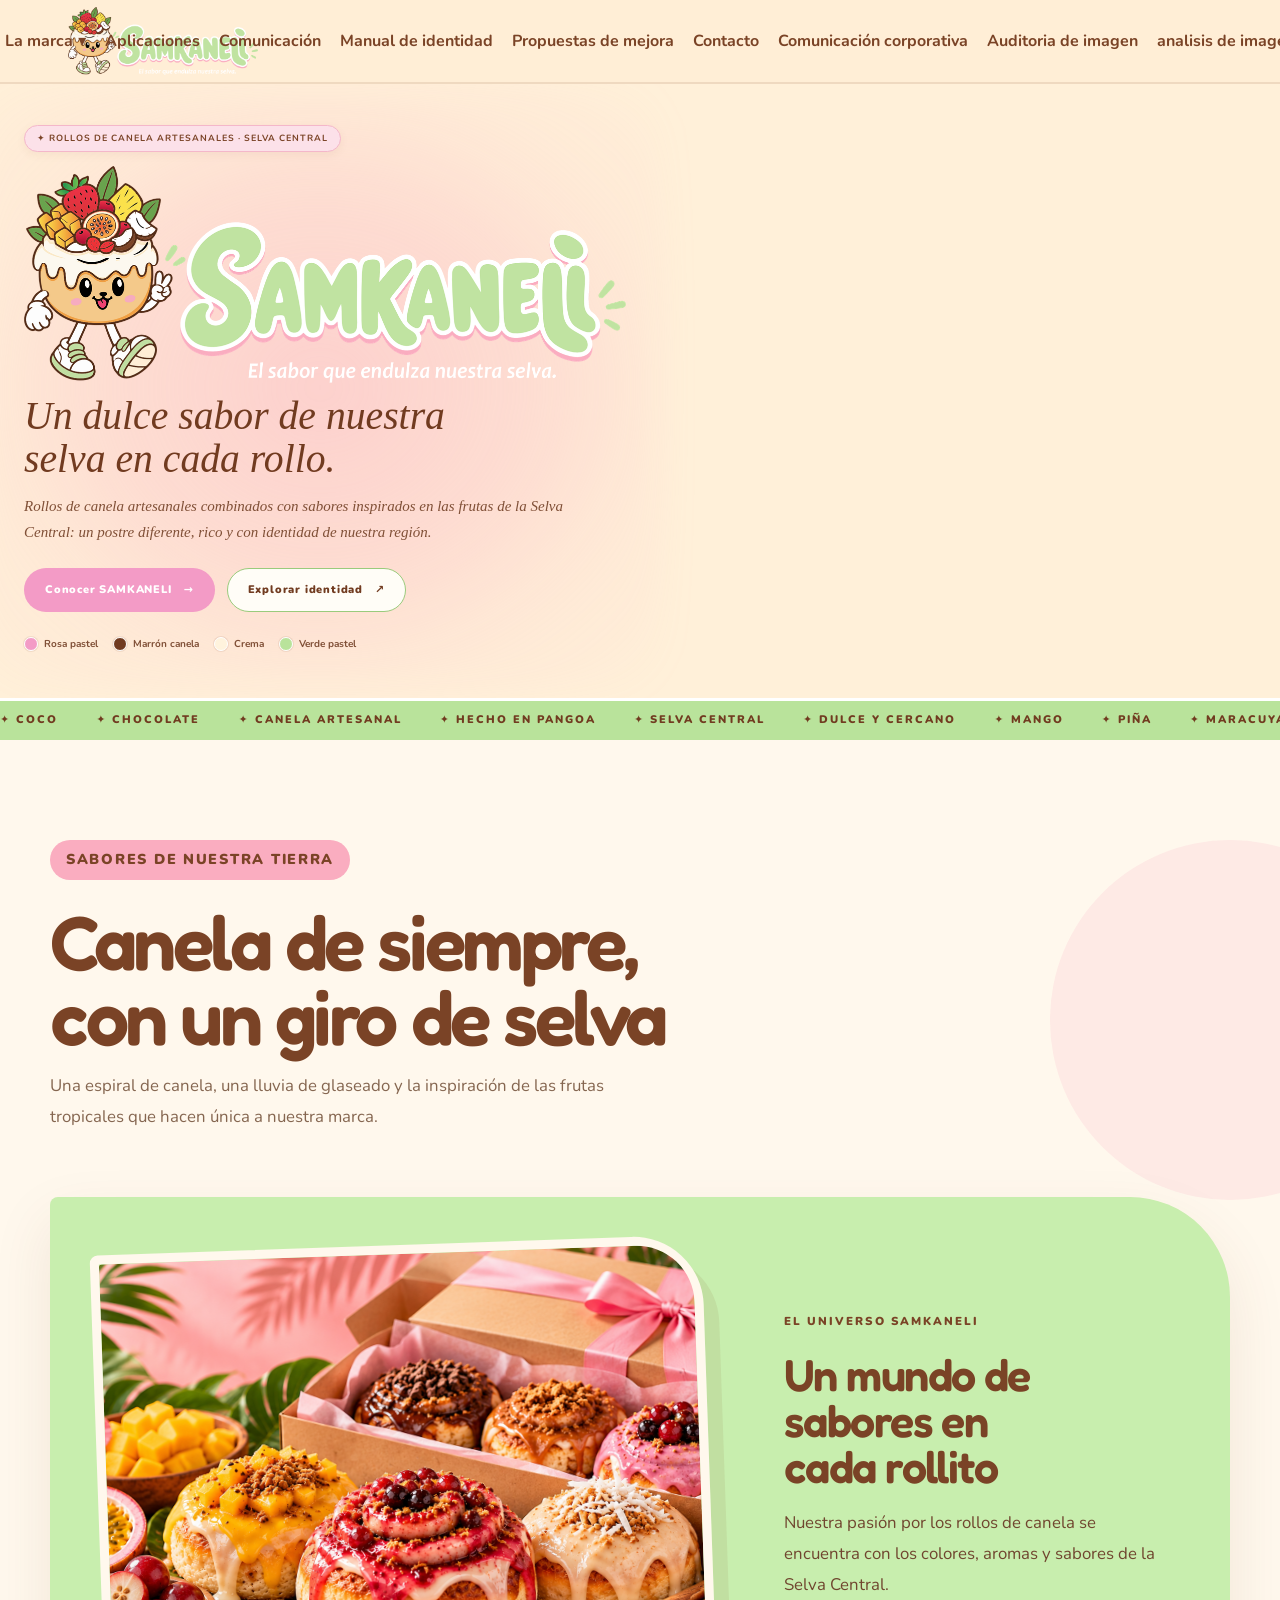
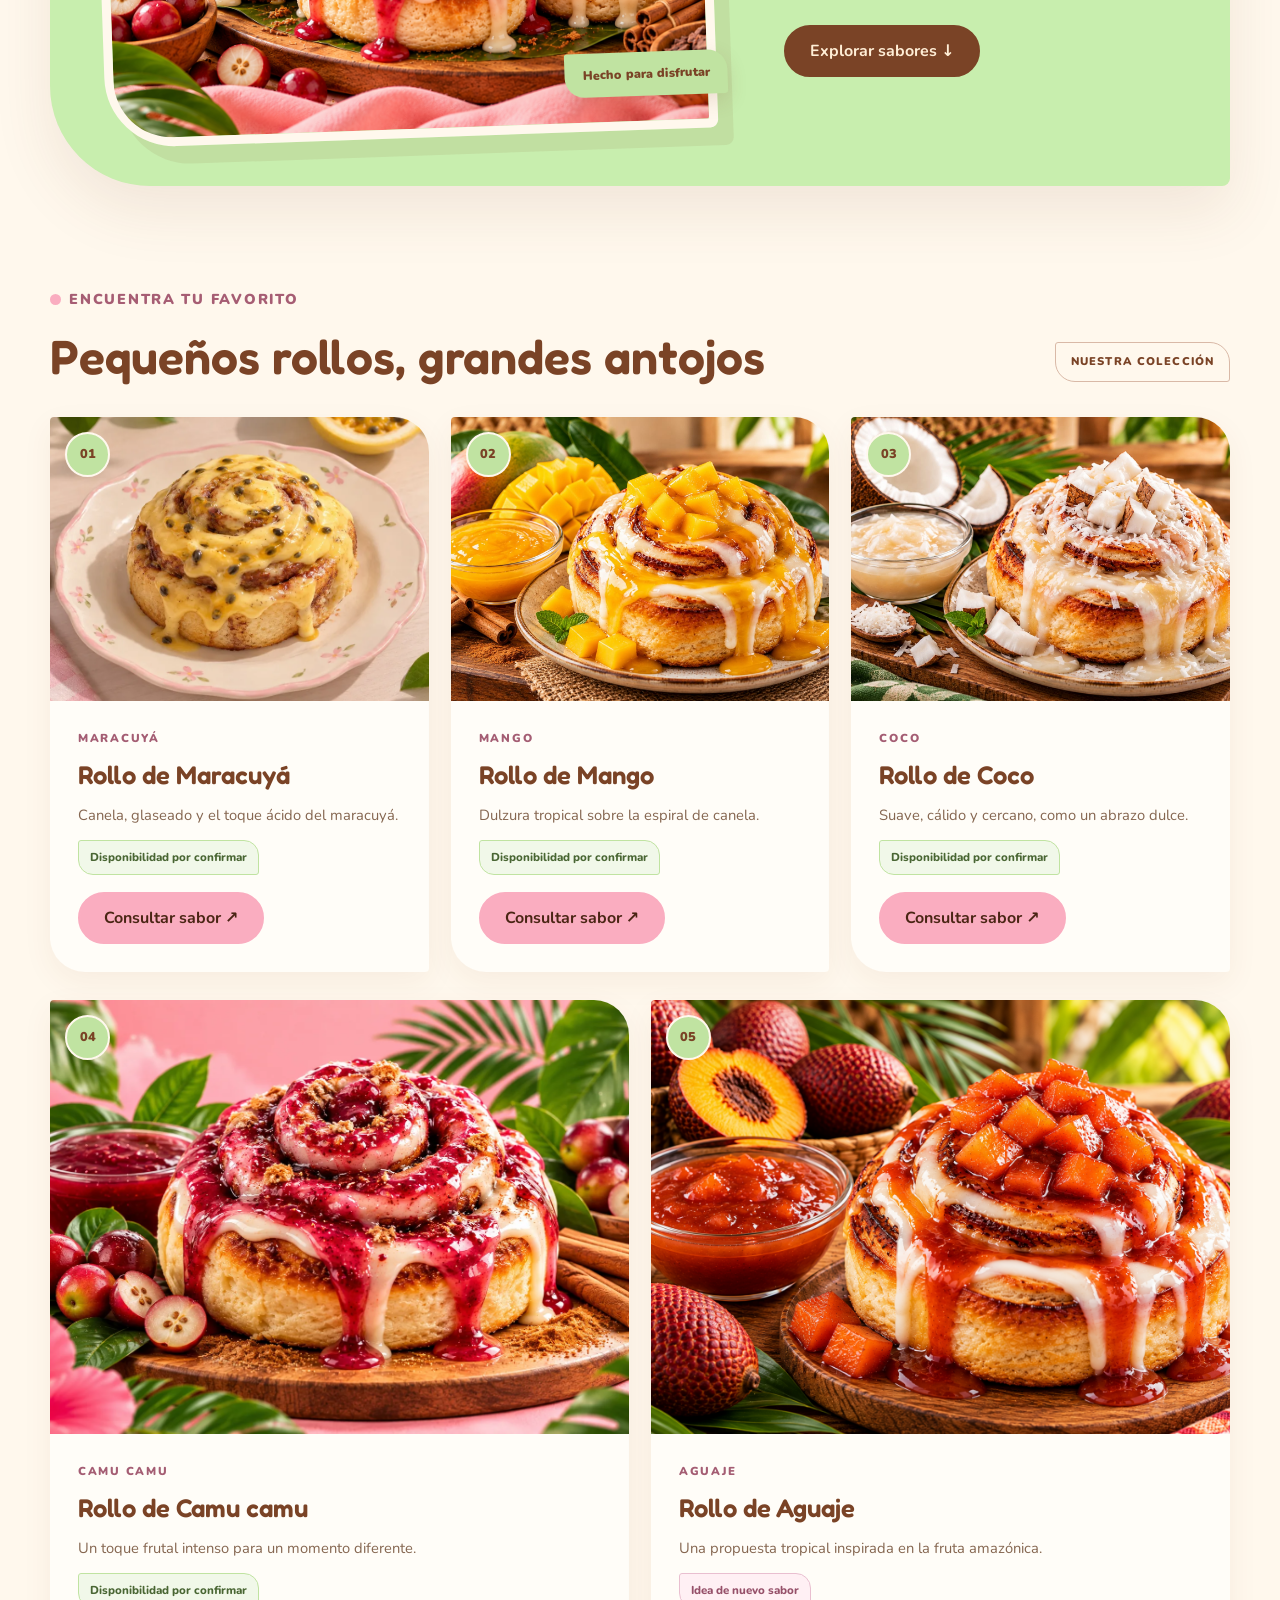
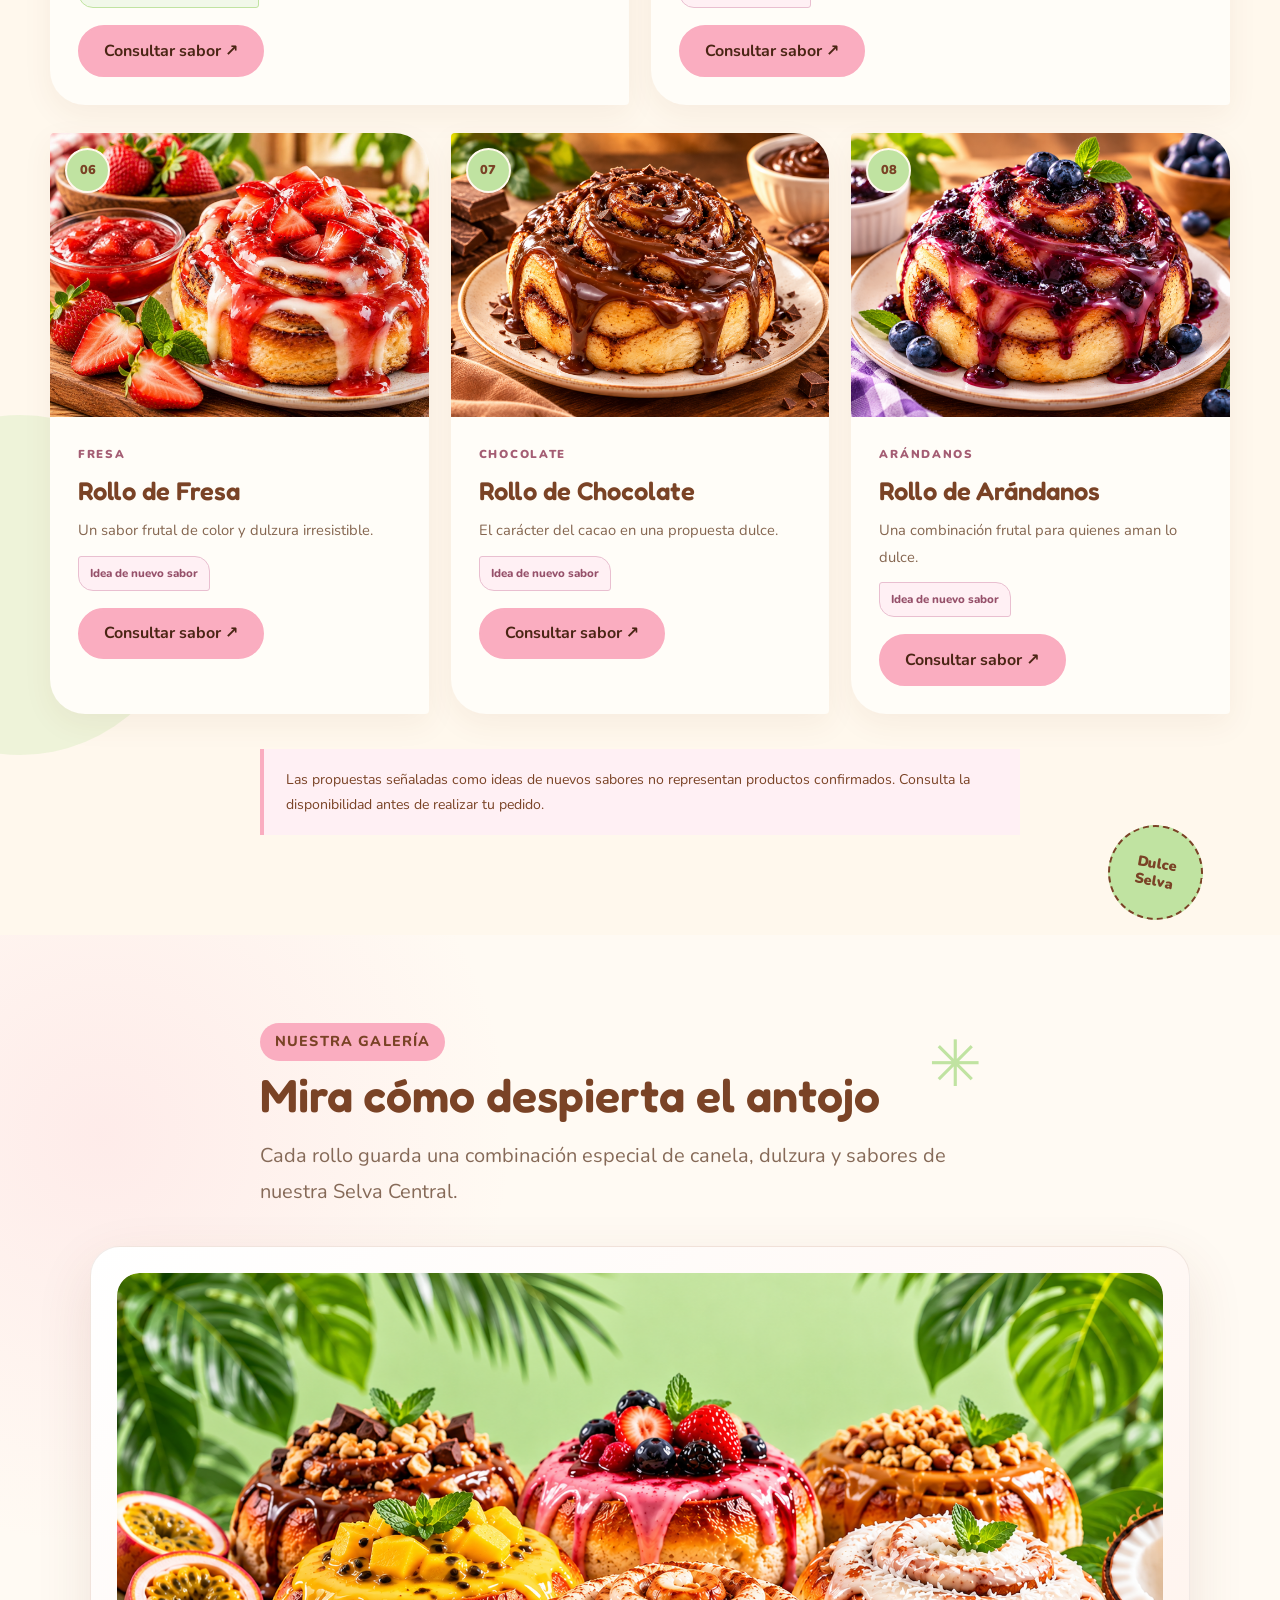
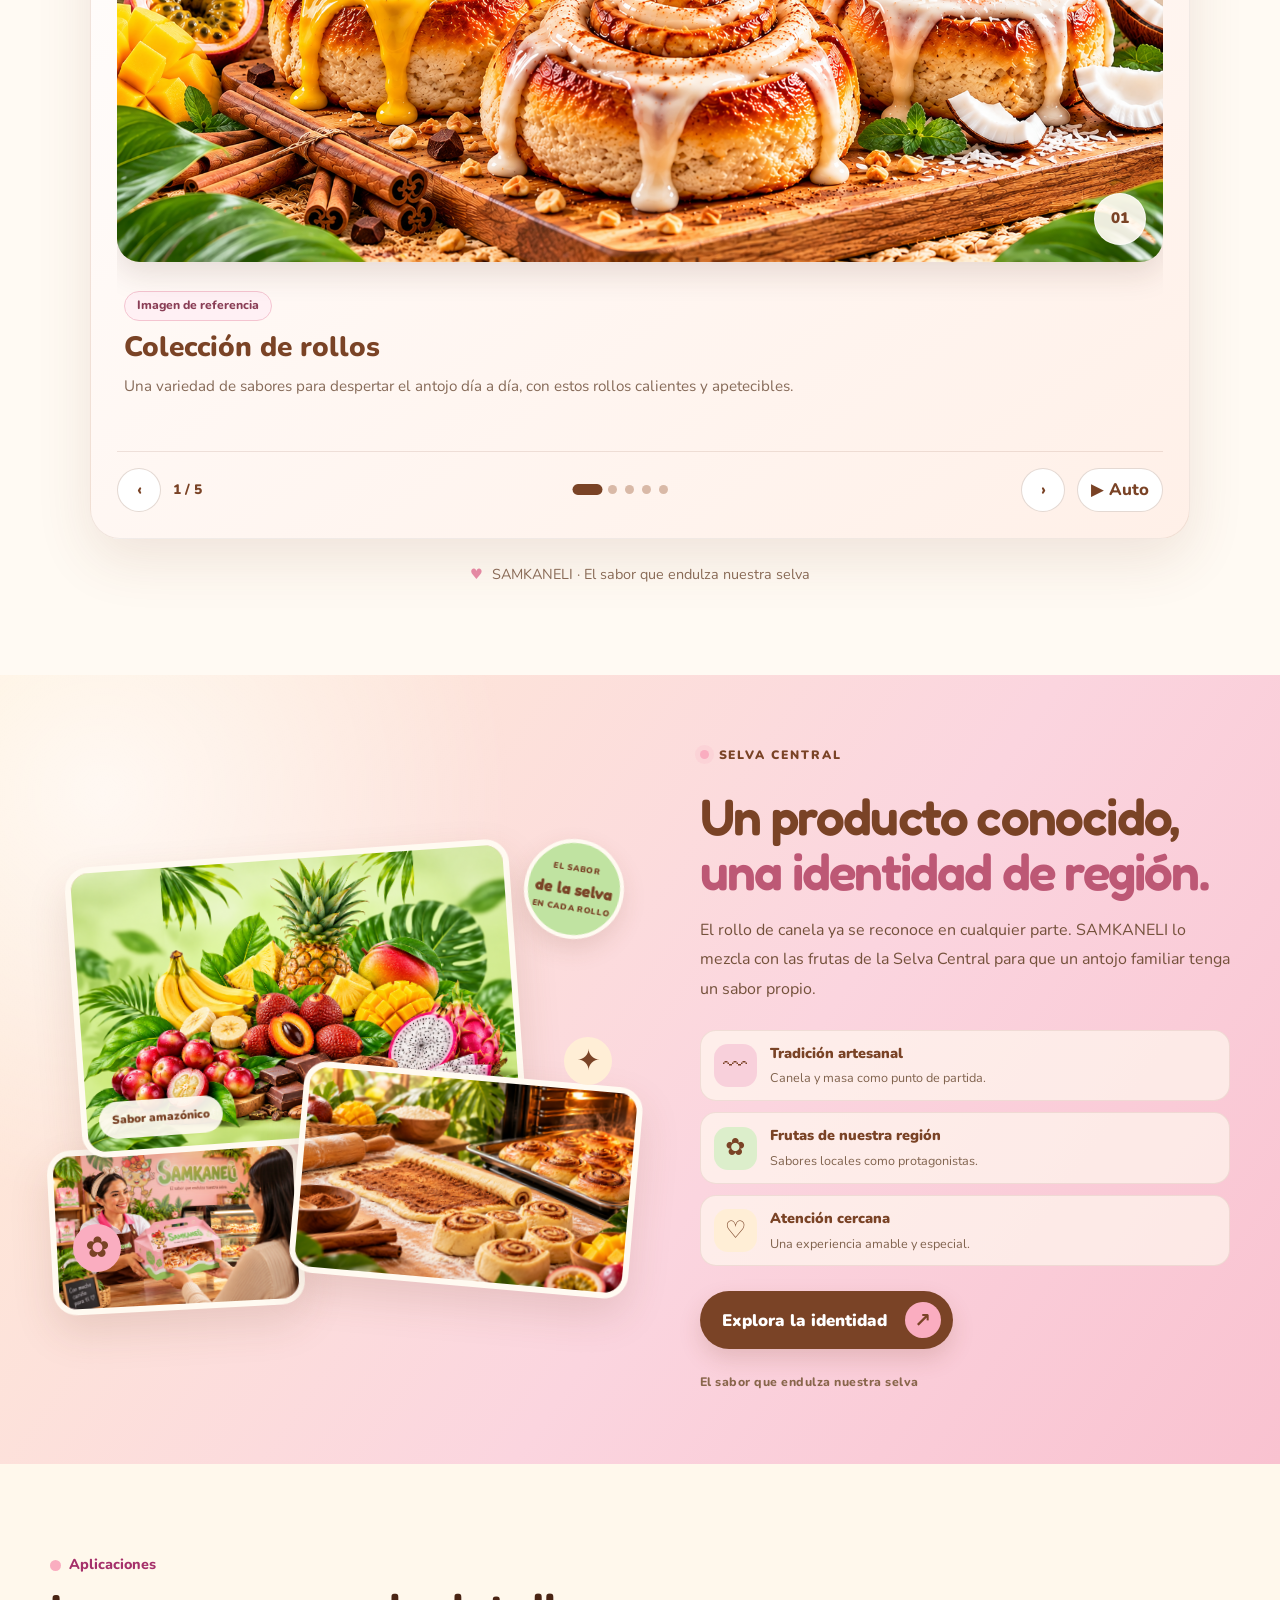
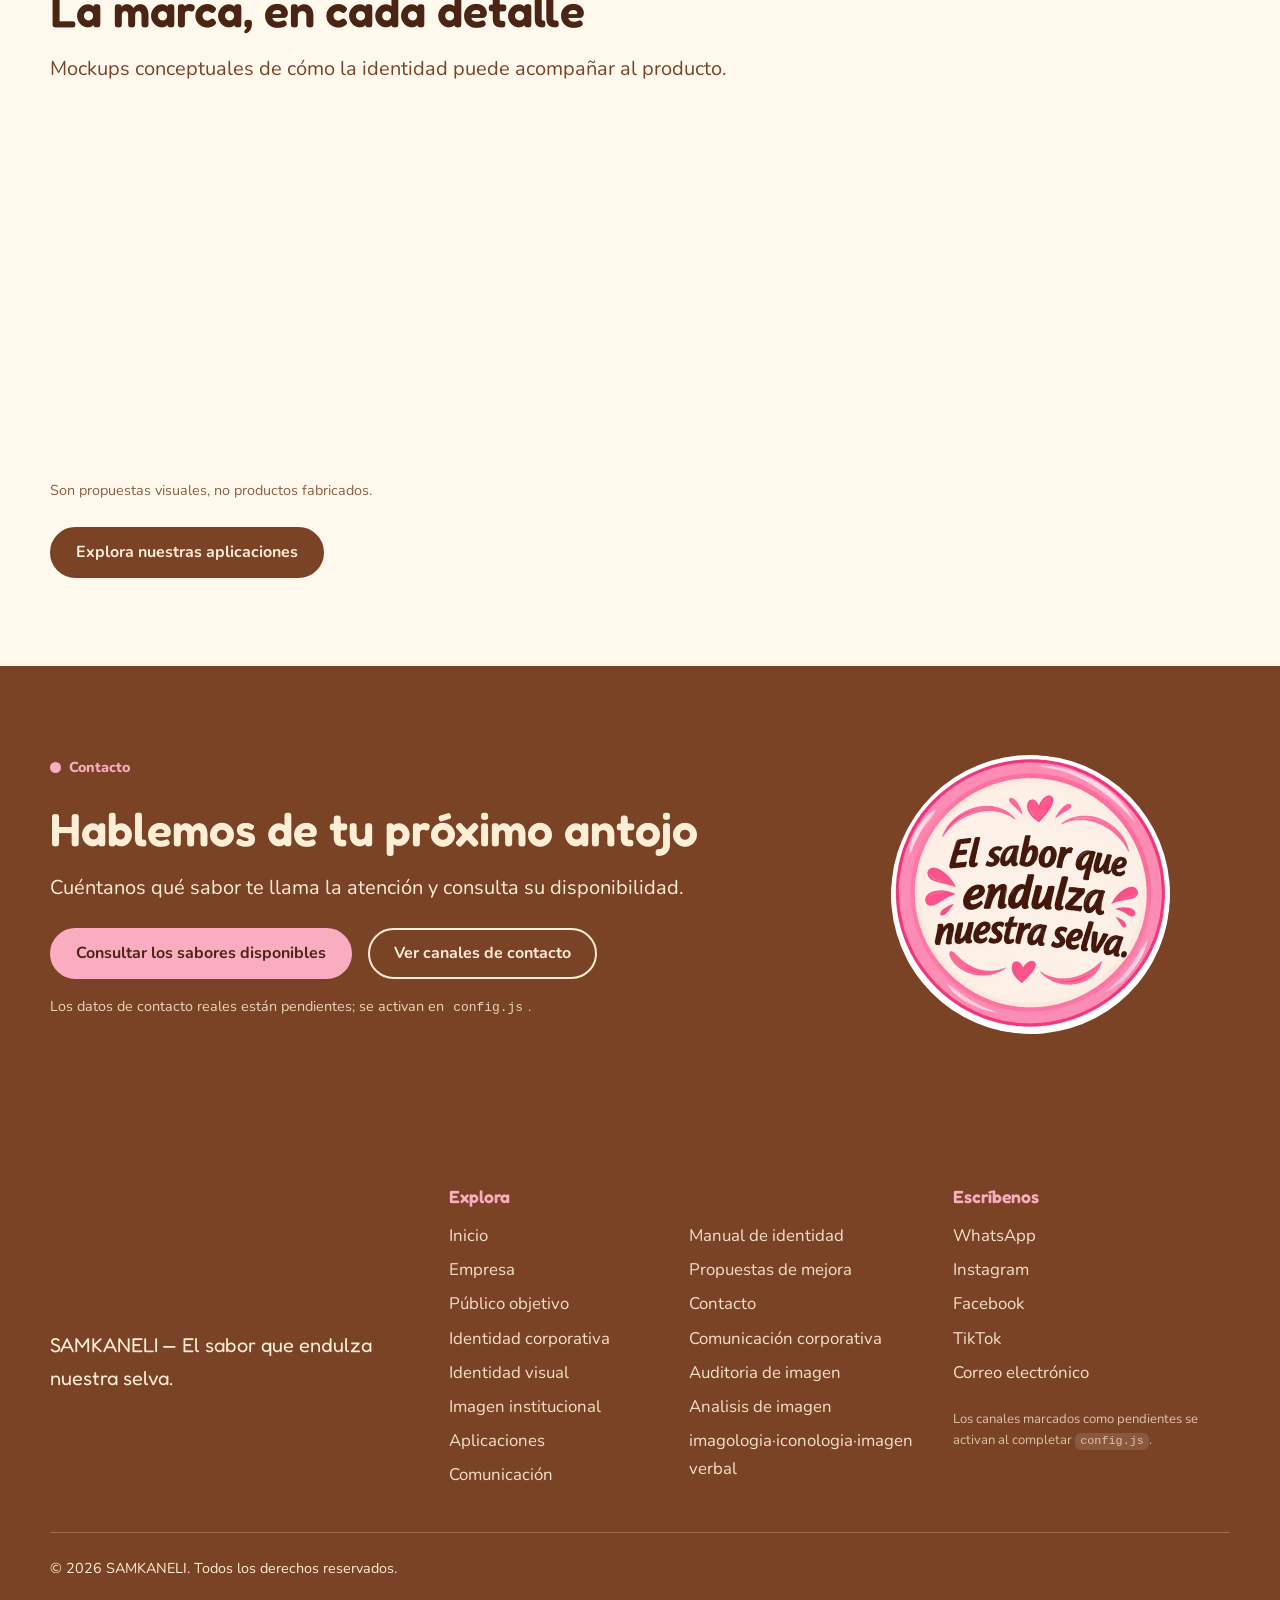
==== commit c0de0123: "SUBIR ARCHIVOS" ====
--- a/index.html
+++ b/index.html
@@ -1,88 +1,705 @@
 <!DOCTYPE html>
 <html lang="es">
 <head>
-<meta charset="UTF-8">
-<meta name="viewport" content="width=device-width, initial-scale=1">
-<title>SAMKANELI | Rollos de canela con sabores de la Selva Central</title>
-<meta name="description" content="SAMKANELI: rollos de canela artesanales con sabores inspirados en las frutas de la Selva Central del Perú. Conoce la marca, sus sabores y su identidad.">
-<meta name="theme-color" content="#FFEED6">
-<meta property="og:title" content="SAMKANELI | Rollos de canela con sabores de la Selva Central"><meta property="og:description" content="SAMKANELI: rollos de canela artesanales con sabores inspirados en las frutas de la Selva Central del Perú. Conoce la marca, sus sabores y su identidad."><meta property="og:type" content="website">
-<link rel="icon" type="image/png" href="img/mascota/mascota.png">
-<link rel="preconnect" href="https://fonts.googleapis.com"><link rel="preconnect" href="https://fonts.gstatic.com" crossorigin>
-<!-- Fuentes opcionales: si no hay internet se usa la pila de respaldo definida en global.css -->
-<link href="https://fonts.googleapis.com/css2?family=Fredoka:wght@500;600;700&family=Nunito:wght@400;600;700;800&display=swap" rel="stylesheet">
-<link rel="stylesheet" href="global.css">
-<link rel="stylesheet" href="inicio.css">
-<script>document.documentElement.classList.add("js")</script>
+  <meta charset="utf-8"/>
+  <meta content="width=device-width, initial-scale=1" name="viewport"/>
+  <title>SAMKANELI | Rollos de canela con sabores de la Selva Central</title>
+  <meta content="SAMKANELI: rollos de canela artesanales con sabores inspirados en las frutas de la Selva Central del Perú. Conoce la marca, sus sabores y su identidad." name="description"/>
+  <meta content="#FFEED6" name="theme-color"/>
+  <meta content="SAMKANELI | Rollos de canela con sabores de la Selva Central" property="og:title"/>
+  <meta content="SAMKANELI: rollos de canela artesanales con sabores inspirados en las frutas de la Selva Central del Perú. Conoce la marca, sus sabores y su identidad." property="og:description"/>
+  <meta content="website" property="og:type"/>
+  <link href="img/mascota/mascota.png" rel="icon" type="image/png"/>
+  <link href="https://fonts.googleapis.com" rel="preconnect"/>
+  <link crossorigin="" href="https://fonts.gstatic.com" rel="preconnect"/>
+  <!-- Fuentes opcionales: si no hay internet se usa la pila de respaldo definida en global.css -->
+  <link href="https://fonts.googleapis.com/css2?family=Fredoka:wght@500;600;700&amp;family=Nunito:wght@400;600;700;800&amp;display=swap" rel="stylesheet"/>
+  <link href="global.css" rel="stylesheet"/>
+  <link href="inicio.css" rel="stylesheet"/>
+  <script>document.documentElement.classList.add("js")</script>
 </head>
 <body data-page="inicio">
-<a class="skip" href="#contenido">Saltar al contenido</a>
-<header class="site-header">
-<div class="bar">
-<a class="brand" href="index.html" aria-label="SAMKANELI, ir al inicio"><img src="img/logo/imagotipo-transparente.png" alt="SAMKANELI, el sabor que endulza nuestra selva" width="1200" height="433"></a>
-<button type="button" class="nav-toggle" aria-expanded="false" aria-controls="menu" aria-label="Abrir menú"><span></span><span></span><span></span></button>
-<nav id="menu" class="nav" aria-label="Navegación principal"><ul><li><a href="index.html" aria-current="page">Inicio</a></li><li class="has-sub"><button type="button" class="sub-btn" aria-expanded="false" aria-haspopup="true">La marca<span aria-hidden="true">▾</span></button><ul class="sub"><li><a href="empresa/empresa.html">Empresa</a></li><li><a href="publico-objetivo/publico-objetivo.html">Público objetivo</a></li><li><a href="identidad-corporativa/identidad-corporativa.html">Identidad corporativa</a></li><li><a href="identidad-visual/identidad-visual.html">Identidad visual</a></li><li><a href="imagen-institucional/imagen-institucional.html">Imagen institucional</a></li></ul></li><li><a href="aplicaciones/aplicaciones.html">Aplicaciones</a></li><li><a href="comunicacion/comunicacion.html">Comunicación</a></li><li><a href="manual-identidad/manual-identidad.html">Manual de identidad</a></li><li><a href="propuestas/propuestas.html">Propuestas de mejora</a></li><li><a href="contacto/contacto.html" class="nav-cta">Contacto</a></li></ul></nav>
-</div></header>
-<main id="contenido">
-<section class="hero"><div class="wrap hero-grid">
-<div class="hero-copy">
-<p class="eyebrow">Rollos de canela artesanales · Selva Central del Perú</p>
-<h1>El sabor que endulza nuestra selva.</h1>
-<p class="lead">Canela cálida, glaseado suave y frutas de la Selva Central en cada rollito. <strong>Dulces rollos, sabores de nuestra selva.</strong></p>
-<div class="btn-row"><a class="btn btn-primary" href="#sabores">Descubre nuestros sabores</a><a class="btn" href="empresa/empresa.html#historia">Conoce la marca</a></div>
-<p class="hero-fruits-l muted">Frutas mencionadas en la ficha de la marca:</p><ul class="pill-list hero-fruits"><li>Mango</li><li>Maracuyá</li><li>Piña</li><li>Coco</li><li>Camu camu</li><li>Plátano</li></ul>
-</div>
-<div class="hero-visual">
-<svg class="spiral hero-spiral" viewBox="0 0 300 300" aria-hidden="true" focusable="false"><path d="M158.0 150.0 L158.5 150.8 L158.9 151.7 L159.2 152.6 L159.4 153.6 L159.5 154.7 L159.5 155.8 L159.3 157.0 L159.0 158.2 L158.6 159.3 L158.0 160.5 L157.3 161.6 L156.5 162.7 L155.4 163.8 L154.3 164.7 L153.0 165.6 L151.7 166.3 L150.2 166.9 L148.6 167.4 L146.9 167.7 L145.2 167.8 L143.4 167.8 L141.5 167.6 L139.7 167.2 L137.8 166.6 L136.0 165.8 L134.3 164.8 L132.6 163.6 L130.9 162.2 L129.4 160.7 L128.1 158.9 L126.8 157.0 L125.8 155.0 L124.9 152.8 L124.2 150.5 L123.8 148.1 L123.5 145.6 L123.5 143.1 L123.8 140.5 L124.3 137.9 L125.1 135.3 L126.1 132.8 L127.4 130.3 L128.9 128.0 L130.7 125.7 L132.7 123.6 L135.0 121.7 L137.4 119.9 L140.1 118.4 L142.9 117.1 L145.9 116.1 L149.0 115.3 L152.2 114.9 L155.5 114.7 L158.8 114.8 L162.2 115.3 L165.6 116.1 L168.9 117.2 L172.1 118.7 L175.2 120.4 L178.2 122.5 L181.0 124.9 L183.6 127.5 L186.0 130.4 L188.1 133.6 L189.9 137.0 L191.5 140.6 L192.7 144.4 L193.5 148.3 L194.0 152.3 L194.1 156.4 L193.9 160.6 L193.2 164.7 L192.2 168.9 L190.7 172.9 L188.9 176.8 L186.6 180.6 L184.1 184.2 L181.1 187.6 L177.8 190.7 L174.2 193.6 L170.3 196.1 L166.2 198.2 L161.8 200.0 L157.3 201.4 L152.5 202.4 L147.7 202.9 L142.8 203.0 L137.8 202.6 L132.9 201.8 L128.0 200.5 L123.2 198.7 L118.6 196.5 L114.1 193.8 L109.9 190.7 L105.9 187.2 L102.3 183.3 L98.9 179.0 L96.0 174.5 L93.5 169.6 L91.4 164.4 L89.9 159.1 L88.7 153.6 L88.2 147.9 L88.1 142.2 L88.6 136.4 L89.6 130.7 L91.1 125.0 L93.2 119.5 L95.8 114.1 L98.9 109.0 L102.5 104.1 L106.6 99.5 L111.1 95.3 L116.0 91.5 L121.3 88.2 L126.9 85.3 L132.8 83.0 L138.9 81.2 L145.3 79.9 L151.7 79.3 L158.3 79.2 L164.8 79.7 L171.4 80.9 L177.8 82.7 L184.1 85.0 L190.2 88.0 L196.0 91.5 L201.6 95.6 L206.7 100.2 L211.5 105.3 L215.8 110.9 L219.6 116.9 L222.8 123.2 L225.4 129.8 L227.5 136.8 L228.9 143.9 L229.7 151.2 L229.7 158.5 L229.1 165.9 L227.8 173.2 L225.9 180.5 L223.2 187.5 L219.9 194.4 L216.0 200.9 L211.4 207.1 L206.3 212.9 L200.6 218.2 L194.4 223.0 L187.7 227.2 L180.7 230.8 L173.3 233.8 L165.6 236.1 L157.6 237.7 L149.6 238.6 L141.4 238.7 L133.2 238.0 L125.1 236.6 L117.0 234.4 L109.2 231.5 L101.6 227.9 L94.4 223.5 L87.5 218.5 L81.1 212.8 L75.2 206.6 L69.9 199.8 L65.2 192.4 L61.2 184.7 L57.9 176.5 L55.3 168.1 L53.5 159.4 L52.6 150.5 L52.4 141.5 L53.1 132.5 L54.6 123.5 L56.9 114.7 L60.1 106.1 L64.0 97.8 L68.8 89.8 L74.3 82.2 L80.4 75.2 L87.3 68.7 L94.7 62.9 L102.7 57.7 L111.2 53.3 L120.0 49.6 L129.3 46.8 L138.8 44.8 L148.5 43.7 L158.3 43.5 L168.1 44.1 L177.8 45.7 L187.5 48.2 L196.9 51.6 L206.0 55.9 L214.7 61.0 L222.9 66.9 L230.6 73.6 L237.7 81.0 L244.1 89.0 L249.7 97.7 L254.6 106.8 L258.6 116.4 L261.7 126.4 L263.9 136.7 L265.2 147.2 L265.5 157.8 L264.8 168.5 L263.1 179.0 L260.5 189.5 L256.9 199.7 L252.3 209.5 L246.9 219.0 L240.5 227.9 L233.4 236.2 L225.4 243.9 L216.8 250.9 L207.5 257.0 L197.7 262.3 L187.3 266.7 L176.6 270.2 L165.5 272.6 L154.2 274.1 L142.8 274.4 L131.3 273.8 L119.9 272.0 L108.7 269.3 L97.7 265.4 L87.1 260.6 L76.9 254.8 L67.3 248.1 L58.2 240.4 L49.9 232.0 L42.4 222.7 L35.7 212.8 L30.0 202.3 L25.2 191.2 L21.4 179.7 L18.7 167.9 L17.1 155.8 L16.6 143.5 L17.3 131.3 L19.0 119.1 L21.9 107.0 L25.9 95.2 L31.0 83.8 L37.1 72.9 L44.3 62.5 L52.4 52.9 L61.4 43.9 L71.2 35.8 L81.7 28.6 L92.9 22.4 L104.7 17.2 L117.0 13.1 L129.6 10.1 L142.5 8.3 L155.5 7.7 L168.6 8.3 L181.6 10.1 L194.5 13.0" fill="none" stroke="currentColor" stroke-width="9" stroke-linecap="round" stroke-linejoin="round"/></svg>
-<div class="blob hero-photo"><img src="img/fotografia/rollo-camu-camu.webp" alt="Rollo de canela con glaseado y salsa de camu camu sobre una tabla, rodeado de frutas y hojas tropicales (imagen de referencia)" width="1400" height="933"></div>
-<img src="img/mascota/mascota.png" alt="Mascota de SAMKANELI: un rollo de canela sonriente con frutas sobre la cabeza" width="489" height="651" class="hero-mascot">
-<span class="badge b-referencia hero-badge">Imagen de referencia</span>
-</div></div></section>
-
-<section class="sec sec--claro" id="sabores"><div class="wrap">
-<header class="sec-head"><p class="eyebrow">Sabores</p><h2>Canela de siempre, con un giro de selva</h2><p class="lead">Una selección de sabores tomada de la ficha de la marca. Disponibilidad, precios y tamaños se confirmarán con el emprendimiento.</p></header>
-<div class="grid g3 flavors">
-<article class="card flavor reveal"><div class="flavor-media"><img src="img/fotografia/rollo-maracuya.webp" alt="Rollo de canela con cobertura de maracuyá sobre un plato decorado" width="893" height="816" loading="lazy" decoding="async" class="fit-cover" data-lightbox data-group="sabores" data-caption="Rollo de Maracuyá — imagen de referencia"></div><div class="flavor-body"><p class="flavor-fruit">Maracuyá</p><h3>Rollo de Maracuyá</h3><p>Canela, glaseado y el toque ácido del maracuyá.</p><p class="flavor-tags"><span class="badge b-mencionado">Mencionado en la ficha</span><span class="badge b-porconfirmar">Disponibilidad por confirmar</span></p><a class="btn btn-rosa" data-contact="whatsapp" href="contacto/contacto.html#whatsapp" aria-label="Consultar disponibilidad del sabor Rollo de Maracuyá">Consultar disponibilidad</a></div></article>
-<article class="card flavor reveal"><div class="flavor-media"><div class="ph " style="aspect-ratio:4/3" role="img" aria-label="Espacio pendiente: Fotografía de rollo de canela con mango"><!-- REEMPLAZAR: fotografía real del Rollo de Mango (img/fotografia/rollo-mango.webp) --><svg class="ph-spiral" viewBox="0 0 120 120" aria-hidden="true" focusable="false"><path d="M68.0 60.0 L68.2 60.5 L68.3 61.0 L68.4 61.6 L68.4 62.2 L68.4 62.7 L68.4 63.3 L68.4 63.9 L68.3 64.5 L68.1 65.1 L67.9 65.7 L67.7 66.3 L67.4 66.9 L67.1 67.5 L66.7 68.1 L66.3 68.6 L65.8 69.1 L65.3 69.6 L64.8 70.1 L64.2 70.6 L63.6 71.0 L62.9 71.3 L62.2 71.7 L61.5 72.0 L60.8 72.2 L60.0 72.4 L59.2 72.6 L58.4 72.7 L57.6 72.7 L56.7 72.7 L55.9 72.7 L55.0 72.5 L54.2 72.4 L53.3 72.1 L52.5 71.8 L51.7 71.5 L50.8 71.1 L50.0 70.6 L49.3 70.1 L48.5 69.5 L47.8 68.9 L47.1 68.2 L46.5 67.4 L45.9 66.6 L45.3 65.8 L44.8 64.9 L44.4 64.0 L44.0 63.1 L43.6 62.1 L43.4 61.0 L43.2 60.0 L43.0 58.9 L42.9 57.8 L42.9 56.7 L43.0 55.6 L43.1 54.5 L43.3 53.4 L43.6 52.3 L44.0 51.2 L44.4 50.1 L44.9 49.1 L45.5 48.0 L46.2 47.0 L46.9 46.0 L47.7 45.1 L48.5 44.2 L49.5 43.4 L50.4 42.6 L51.5 41.9 L52.6 41.2 L53.7 40.6 L54.9 40.1 L56.1 39.6 L57.4 39.2 L58.7 38.9 L60.0 38.7 L61.3 38.6 L62.7 38.5 L64.1 38.6 L65.5 38.7 L66.8 38.9 L68.2 39.2 L69.6 39.6 L70.9 40.1 L72.2 40.7 L73.5 41.4 L74.8 42.1 L76.0 42.9 L77.2 43.9 L78.3 44.9 L79.4 45.9 L80.3 47.1 L81.3 48.3 L82.1 49.6 L82.9 50.9 L83.6 52.3 L84.2 53.8 L84.7 55.3 L85.1 56.8 L85.5 58.4 L85.7 60.0 L85.8 61.6 L85.8 63.3 L85.8 64.9 L85.6 66.6 L85.3 68.2 L84.9 69.8 L84.4 71.5 L83.8 73.1 L83.0 74.6 L82.2 76.1 L81.3 77.6 L80.3 79.0 L79.2 80.4 L78.0 81.7 L76.7 82.9 L75.3 84.1 L73.8 85.2 L72.3 86.1 L70.7 87.0 L69.0 87.8 L67.3 88.5 L65.5 89.1 L63.7 89.5 L61.9 89.9 L60.0 90.1 L58.1 90.2 L56.2 90.2 L54.3 90.1 L52.3 89.9 L50.4 89.5 L48.5 89.0 L46.7 88.4 L44.8 87.6 L43.0 86.8 L41.3 85.8 L39.6 84.7 L37.9 83.5 L36.4 82.2 L34.9 80.8 L33.5 79.3 L32.2 77.7 L31.0 76.0 L29.9 74.2 L28.9 72.3 L28.0 70.4 L27.2 68.4 L26.6 66.4 L26.1 64.3 L25.7 62.2 L25.5 60.0 L25.4 57.8 L25.4 55.6 L25.6 53.4 L25.9 51.2 L26.3 49.1 L26.9 46.9 L27.6 44.8 L28.5 42.7 L29.5 40.6 L30.6 38.7 L31.9 36.7 L33.3 34.9 L34.8 33.1 L36.4 31.5 L38.1 29.9 L40.0 28.4 L41.9 27.1 L43.9 25.9 L46.0 24.8 L48.2 23.8 L50.5 22.9 L52.8 22.2 L55.2 21.7 L57.6 21.3 L60.0 21.0 L62.5 20.9 L64.9 21.0 L67.4 21.2 L69.9 21.6 L72.3 22.1 L74.7 22.8 L77.1 23.6 L79.5 24.6 L81.7 25.8 L83.9 27.0 L86.1 28.5 L88.1 30.1 L90.1 31.8 L91.9 33.6 L93.7 35.5 L95.3 37.6 L96.8 39.8 L98.1 42.1 L99.4 44.4 L100.4 46.9 L101.3 49.4 L102.1 52.0 L102.7 54.6 L103.1 57.3 L103.4 60.0 L103.5 62.7 L103.4 65.5 L103.1 68.2 L102.7 71.0 L102.1 73.7 L101.3 76.4 L100.4 79.0 L99.3 81.6 L98.0 84.1 L96.5 86.5 L94.9 88.9 L93.2 91.2 L91.3 93.3 L89.2 95.3 L87.1 97.2 L84.8 99.0 L82.3 100.7 L79.8 102.1 L77.2 103.5 L74.5 104.6 L71.7 105.6 L68.9 106.4 L65.9 107.1 L63.0 107.5 L60.0 107.8 L57.0 107.9 L54.0 107.8 L50.9 107.5 L47.9 107.0 L45.0 106.3 L42.0 105.4 L39.1 104.4 L36.3 103.1 L33.5 101.7 L30.9 100.1 L28.3 98.3 L25.8 96.4 L23.5 94.3 L21.3 92.1 L19.2 89.7 L17.2 87.1 L15.5 84.5 L13.9 81.7 L12.4 78.8 L11.2 75.9 L10.1 72.8 L9.2 69.7 L8.5 66.5 L8.0 63.3 L7.8 60.0 L7.7 56.7 L7.8 53.4 L8.2 50.1 L8.7 46.8 L9.5 43.6 L10.5 40.4 L11.6 37.2 L13.0 34.2 L14.6 31.2 L16.3 28.3" fill="none" stroke="currentColor" stroke-width="8" stroke-linecap="round" stroke-linejoin="round"/></svg><strong>Espacio para imagen final</strong><span>Fotografía de rollo de canela con mango</span></div></div><div class="flavor-body"><p class="flavor-fruit">Mango</p><h3>Rollo de Mango</h3><p>Dulzura tropical sobre la espiral de canela.</p><p class="flavor-tags"><span class="badge b-mencionado">Mencionado en la ficha</span><span class="badge b-porconfirmar">Disponibilidad por confirmar</span></p><a class="btn btn-rosa" data-contact="whatsapp" href="contacto/contacto.html#whatsapp" aria-label="Consultar disponibilidad del sabor Rollo de Mango">Consultar disponibilidad</a></div></article>
-<article class="card flavor reveal"><div class="flavor-media"><div class="ph " style="aspect-ratio:4/3" role="img" aria-label="Espacio pendiente: Fotografía de rollo de canela con plátano"><!-- REEMPLAZAR: fotografía real del Rollo de Plátano (img/fotografia/rollo-platano.webp) --><svg class="ph-spiral" viewBox="0 0 120 120" aria-hidden="true" focusable="false"><path d="M68.0 60.0 L68.2 60.5 L68.3 61.0 L68.4 61.6 L68.4 62.2 L68.4 62.7 L68.4 63.3 L68.4 63.9 L68.3 64.5 L68.1 65.1 L67.9 65.7 L67.7 66.3 L67.4 66.9 L67.1 67.5 L66.7 68.1 L66.3 68.6 L65.8 69.1 L65.3 69.6 L64.8 70.1 L64.2 70.6 L63.6 71.0 L62.9 71.3 L62.2 71.7 L61.5 72.0 L60.8 72.2 L60.0 72.4 L59.2 72.6 L58.4 72.7 L57.6 72.7 L56.7 72.7 L55.9 72.7 L55.0 72.5 L54.2 72.4 L53.3 72.1 L52.5 71.8 L51.7 71.5 L50.8 71.1 L50.0 70.6 L49.3 70.1 L48.5 69.5 L47.8 68.9 L47.1 68.2 L46.5 67.4 L45.9 66.6 L45.3 65.8 L44.8 64.9 L44.4 64.0 L44.0 63.1 L43.6 62.1 L43.4 61.0 L43.2 60.0 L43.0 58.9 L42.9 57.8 L42.9 56.7 L43.0 55.6 L43.1 54.5 L43.3 53.4 L43.6 52.3 L44.0 51.2 L44.4 50.1 L44.9 49.1 L45.5 48.0 L46.2 47.0 L46.9 46.0 L47.7 45.1 L48.5 44.2 L49.5 43.4 L50.4 42.6 L51.5 41.9 L52.6 41.2 L53.7 40.6 L54.9 40.1 L56.1 39.6 L57.4 39.2 L58.7 38.9 L60.0 38.7 L61.3 38.6 L62.7 38.5 L64.1 38.6 L65.5 38.7 L66.8 38.9 L68.2 39.2 L69.6 39.6 L70.9 40.1 L72.2 40.7 L73.5 41.4 L74.8 42.1 L76.0 42.9 L77.2 43.9 L78.3 44.9 L79.4 45.9 L80.3 47.1 L81.3 48.3 L82.1 49.6 L82.9 50.9 L83.6 52.3 L84.2 53.8 L84.7 55.3 L85.1 56.8 L85.5 58.4 L85.7 60.0 L85.8 61.6 L85.8 63.3 L85.8 64.9 L85.6 66.6 L85.3 68.2 L84.9 69.8 L84.4 71.5 L83.8 73.1 L83.0 74.6 L82.2 76.1 L81.3 77.6 L80.3 79.0 L79.2 80.4 L78.0 81.7 L76.7 82.9 L75.3 84.1 L73.8 85.2 L72.3 86.1 L70.7 87.0 L69.0 87.8 L67.3 88.5 L65.5 89.1 L63.7 89.5 L61.9 89.9 L60.0 90.1 L58.1 90.2 L56.2 90.2 L54.3 90.1 L52.3 89.9 L50.4 89.5 L48.5 89.0 L46.7 88.4 L44.8 87.6 L43.0 86.8 L41.3 85.8 L39.6 84.7 L37.9 83.5 L36.4 82.2 L34.9 80.8 L33.5 79.3 L32.2 77.7 L31.0 76.0 L29.9 74.2 L28.9 72.3 L28.0 70.4 L27.2 68.4 L26.6 66.4 L26.1 64.3 L25.7 62.2 L25.5 60.0 L25.4 57.8 L25.4 55.6 L25.6 53.4 L25.9 51.2 L26.3 49.1 L26.9 46.9 L27.6 44.8 L28.5 42.7 L29.5 40.6 L30.6 38.7 L31.9 36.7 L33.3 34.9 L34.8 33.1 L36.4 31.5 L38.1 29.9 L40.0 28.4 L41.9 27.1 L43.9 25.9 L46.0 24.8 L48.2 23.8 L50.5 22.9 L52.8 22.2 L55.2 21.7 L57.6 21.3 L60.0 21.0 L62.5 20.9 L64.9 21.0 L67.4 21.2 L69.9 21.6 L72.3 22.1 L74.7 22.8 L77.1 23.6 L79.5 24.6 L81.7 25.8 L83.9 27.0 L86.1 28.5 L88.1 30.1 L90.1 31.8 L91.9 33.6 L93.7 35.5 L95.3 37.6 L96.8 39.8 L98.1 42.1 L99.4 44.4 L100.4 46.9 L101.3 49.4 L102.1 52.0 L102.7 54.6 L103.1 57.3 L103.4 60.0 L103.5 62.7 L103.4 65.5 L103.1 68.2 L102.7 71.0 L102.1 73.7 L101.3 76.4 L100.4 79.0 L99.3 81.6 L98.0 84.1 L96.5 86.5 L94.9 88.9 L93.2 91.2 L91.3 93.3 L89.2 95.3 L87.1 97.2 L84.8 99.0 L82.3 100.7 L79.8 102.1 L77.2 103.5 L74.5 104.6 L71.7 105.6 L68.9 106.4 L65.9 107.1 L63.0 107.5 L60.0 107.8 L57.0 107.9 L54.0 107.8 L50.9 107.5 L47.9 107.0 L45.0 106.3 L42.0 105.4 L39.1 104.4 L36.3 103.1 L33.5 101.7 L30.9 100.1 L28.3 98.3 L25.8 96.4 L23.5 94.3 L21.3 92.1 L19.2 89.7 L17.2 87.1 L15.5 84.5 L13.9 81.7 L12.4 78.8 L11.2 75.9 L10.1 72.8 L9.2 69.7 L8.5 66.5 L8.0 63.3 L7.8 60.0 L7.7 56.7 L7.8 53.4 L8.2 50.1 L8.7 46.8 L9.5 43.6 L10.5 40.4 L11.6 37.2 L13.0 34.2 L14.6 31.2 L16.3 28.3" fill="none" stroke="currentColor" stroke-width="8" stroke-linecap="round" stroke-linejoin="round"/></svg><strong>Espacio para imagen final</strong><span>Fotografía de rollo de canela con plátano</span></div></div><div class="flavor-body"><p class="flavor-fruit">Plátano</p><h3>Rollo de Plátano</h3><p>Suave, cálido y cercano, como un abrazo dulce.</p><p class="flavor-tags"><span class="badge b-mencionado">Mencionado en la ficha</span><span class="badge b-porconfirmar">Disponibilidad por confirmar</span></p><a class="btn btn-rosa" data-contact="whatsapp" href="contacto/contacto.html#whatsapp" aria-label="Consultar disponibilidad del sabor Rollo de Plátano">Consultar disponibilidad</a></div></article>
-<article class="card flavor reveal"><div class="flavor-media"><img src="img/fotografia/rollo-camu-camu.webp" alt="Rollo de canela con salsa roja de camu camu y frutos" width="1400" height="933" loading="lazy" decoding="async" class="fit-cover" data-lightbox data-group="sabores" data-caption="Camu camu — imagen de referencia"></div><div class="flavor-body"><p class="flavor-fruit">Camu camu</p><h3>Camu camu</h3><p>Un toque frutal intenso para un momento diferente.</p><p class="flavor-tags"><span class="badge b-mencionado">Mencionado en la ficha</span><span class="badge b-porconfirmar">Disponibilidad por confirmar</span></p><a class="btn btn-rosa" data-contact="whatsapp" href="contacto/contacto.html#whatsapp" aria-label="Consultar disponibilidad del sabor Camu camu">Consultar disponibilidad</a></div></article>
-<article class="card flavor reveal"><div class="flavor-media"><div class="ph " style="aspect-ratio:4/3" role="img" aria-label="Espacio pendiente: Composición de rollo con piña y coco"><!-- REEMPLAZAR: fotografía real de rollos de piña y coco (img/fotografia/rollo-pina-coco.webp) --><svg class="ph-spiral" viewBox="0 0 120 120" aria-hidden="true" focusable="false"><path d="M68.0 60.0 L68.2 60.5 L68.3 61.0 L68.4 61.6 L68.4 62.2 L68.4 62.7 L68.4 63.3 L68.4 63.9 L68.3 64.5 L68.1 65.1 L67.9 65.7 L67.7 66.3 L67.4 66.9 L67.1 67.5 L66.7 68.1 L66.3 68.6 L65.8 69.1 L65.3 69.6 L64.8 70.1 L64.2 70.6 L63.6 71.0 L62.9 71.3 L62.2 71.7 L61.5 72.0 L60.8 72.2 L60.0 72.4 L59.2 72.6 L58.4 72.7 L57.6 72.7 L56.7 72.7 L55.9 72.7 L55.0 72.5 L54.2 72.4 L53.3 72.1 L52.5 71.8 L51.7 71.5 L50.8 71.1 L50.0 70.6 L49.3 70.1 L48.5 69.5 L47.8 68.9 L47.1 68.2 L46.5 67.4 L45.9 66.6 L45.3 65.8 L44.8 64.9 L44.4 64.0 L44.0 63.1 L43.6 62.1 L43.4 61.0 L43.2 60.0 L43.0 58.9 L42.9 57.8 L42.9 56.7 L43.0 55.6 L43.1 54.5 L43.3 53.4 L43.6 52.3 L44.0 51.2 L44.4 50.1 L44.9 49.1 L45.5 48.0 L46.2 47.0 L46.9 46.0 L47.7 45.1 L48.5 44.2 L49.5 43.4 L50.4 42.6 L51.5 41.9 L52.6 41.2 L53.7 40.6 L54.9 40.1 L56.1 39.6 L57.4 39.2 L58.7 38.9 L60.0 38.7 L61.3 38.6 L62.7 38.5 L64.1 38.6 L65.5 38.7 L66.8 38.9 L68.2 39.2 L69.6 39.6 L70.9 40.1 L72.2 40.7 L73.5 41.4 L74.8 42.1 L76.0 42.9 L77.2 43.9 L78.3 44.9 L79.4 45.9 L80.3 47.1 L81.3 48.3 L82.1 49.6 L82.9 50.9 L83.6 52.3 L84.2 53.8 L84.7 55.3 L85.1 56.8 L85.5 58.4 L85.7 60.0 L85.8 61.6 L85.8 63.3 L85.8 64.9 L85.6 66.6 L85.3 68.2 L84.9 69.8 L84.4 71.5 L83.8 73.1 L83.0 74.6 L82.2 76.1 L81.3 77.6 L80.3 79.0 L79.2 80.4 L78.0 81.7 L76.7 82.9 L75.3 84.1 L73.8 85.2 L72.3 86.1 L70.7 87.0 L69.0 87.8 L67.3 88.5 L65.5 89.1 L63.7 89.5 L61.9 89.9 L60.0 90.1 L58.1 90.2 L56.2 90.2 L54.3 90.1 L52.3 89.9 L50.4 89.5 L48.5 89.0 L46.7 88.4 L44.8 87.6 L43.0 86.8 L41.3 85.8 L39.6 84.7 L37.9 83.5 L36.4 82.2 L34.9 80.8 L33.5 79.3 L32.2 77.7 L31.0 76.0 L29.9 74.2 L28.9 72.3 L28.0 70.4 L27.2 68.4 L26.6 66.4 L26.1 64.3 L25.7 62.2 L25.5 60.0 L25.4 57.8 L25.4 55.6 L25.6 53.4 L25.9 51.2 L26.3 49.1 L26.9 46.9 L27.6 44.8 L28.5 42.7 L29.5 40.6 L30.6 38.7 L31.9 36.7 L33.3 34.9 L34.8 33.1 L36.4 31.5 L38.1 29.9 L40.0 28.4 L41.9 27.1 L43.9 25.9 L46.0 24.8 L48.2 23.8 L50.5 22.9 L52.8 22.2 L55.2 21.7 L57.6 21.3 L60.0 21.0 L62.5 20.9 L64.9 21.0 L67.4 21.2 L69.9 21.6 L72.3 22.1 L74.7 22.8 L77.1 23.6 L79.5 24.6 L81.7 25.8 L83.9 27.0 L86.1 28.5 L88.1 30.1 L90.1 31.8 L91.9 33.6 L93.7 35.5 L95.3 37.6 L96.8 39.8 L98.1 42.1 L99.4 44.4 L100.4 46.9 L101.3 49.4 L102.1 52.0 L102.7 54.6 L103.1 57.3 L103.4 60.0 L103.5 62.7 L103.4 65.5 L103.1 68.2 L102.7 71.0 L102.1 73.7 L101.3 76.4 L100.4 79.0 L99.3 81.6 L98.0 84.1 L96.5 86.5 L94.9 88.9 L93.2 91.2 L91.3 93.3 L89.2 95.3 L87.1 97.2 L84.8 99.0 L82.3 100.7 L79.8 102.1 L77.2 103.5 L74.5 104.6 L71.7 105.6 L68.9 106.4 L65.9 107.1 L63.0 107.5 L60.0 107.8 L57.0 107.9 L54.0 107.8 L50.9 107.5 L47.9 107.0 L45.0 106.3 L42.0 105.4 L39.1 104.4 L36.3 103.1 L33.5 101.7 L30.9 100.1 L28.3 98.3 L25.8 96.4 L23.5 94.3 L21.3 92.1 L19.2 89.7 L17.2 87.1 L15.5 84.5 L13.9 81.7 L12.4 78.8 L11.2 75.9 L10.1 72.8 L9.2 69.7 L8.5 66.5 L8.0 63.3 L7.8 60.0 L7.7 56.7 L7.8 53.4 L8.2 50.1 L8.7 46.8 L9.5 43.6 L10.5 40.4 L11.6 37.2 L13.0 34.2 L14.6 31.2 L16.3 28.3" fill="none" stroke="currentColor" stroke-width="8" stroke-linecap="round" stroke-linejoin="round"/></svg><strong>Espacio para imagen final</strong><span>Composición de rollo con piña y coco</span></div></div><div class="flavor-body"><p class="flavor-fruit">Piña y coco</p><h3>Piña y coco</h3><p>Dos clásicos de la fruta tropical sobre masa de canela.</p><p class="flavor-tags"><span class="badge b-idea">Idea de nuevo sabor</span></p><a class="btn btn-rosa" data-contact="whatsapp" href="contacto/contacto.html#whatsapp" aria-label="Consultar disponibilidad del sabor Piña y coco">Consultar disponibilidad</a></div></article>
-<article class="card flavor reveal"><div class="flavor-media"><div class="ph " style="aspect-ratio:4/3" role="img" aria-label="Espacio pendiente: Fotografía de rollo de canela con fresa"><!-- REEMPLAZAR: fotografía real del rollo de fresa (img/fotografia/rollo-fresa.webp) --><svg class="ph-spiral" viewBox="0 0 120 120" aria-hidden="true" focusable="false"><path d="M68.0 60.0 L68.2 60.5 L68.3 61.0 L68.4 61.6 L68.4 62.2 L68.4 62.7 L68.4 63.3 L68.4 63.9 L68.3 64.5 L68.1 65.1 L67.9 65.7 L67.7 66.3 L67.4 66.9 L67.1 67.5 L66.7 68.1 L66.3 68.6 L65.8 69.1 L65.3 69.6 L64.8 70.1 L64.2 70.6 L63.6 71.0 L62.9 71.3 L62.2 71.7 L61.5 72.0 L60.8 72.2 L60.0 72.4 L59.2 72.6 L58.4 72.7 L57.6 72.7 L56.7 72.7 L55.9 72.7 L55.0 72.5 L54.2 72.4 L53.3 72.1 L52.5 71.8 L51.7 71.5 L50.8 71.1 L50.0 70.6 L49.3 70.1 L48.5 69.5 L47.8 68.9 L47.1 68.2 L46.5 67.4 L45.9 66.6 L45.3 65.8 L44.8 64.9 L44.4 64.0 L44.0 63.1 L43.6 62.1 L43.4 61.0 L43.2 60.0 L43.0 58.9 L42.9 57.8 L42.9 56.7 L43.0 55.6 L43.1 54.5 L43.3 53.4 L43.6 52.3 L44.0 51.2 L44.4 50.1 L44.9 49.1 L45.5 48.0 L46.2 47.0 L46.9 46.0 L47.7 45.1 L48.5 44.2 L49.5 43.4 L50.4 42.6 L51.5 41.9 L52.6 41.2 L53.7 40.6 L54.9 40.1 L56.1 39.6 L57.4 39.2 L58.7 38.9 L60.0 38.7 L61.3 38.6 L62.7 38.5 L64.1 38.6 L65.5 38.7 L66.8 38.9 L68.2 39.2 L69.6 39.6 L70.9 40.1 L72.2 40.7 L73.5 41.4 L74.8 42.1 L76.0 42.9 L77.2 43.9 L78.3 44.9 L79.4 45.9 L80.3 47.1 L81.3 48.3 L82.1 49.6 L82.9 50.9 L83.6 52.3 L84.2 53.8 L84.7 55.3 L85.1 56.8 L85.5 58.4 L85.7 60.0 L85.8 61.6 L85.8 63.3 L85.8 64.9 L85.6 66.6 L85.3 68.2 L84.9 69.8 L84.4 71.5 L83.8 73.1 L83.0 74.6 L82.2 76.1 L81.3 77.6 L80.3 79.0 L79.2 80.4 L78.0 81.7 L76.7 82.9 L75.3 84.1 L73.8 85.2 L72.3 86.1 L70.7 87.0 L69.0 87.8 L67.3 88.5 L65.5 89.1 L63.7 89.5 L61.9 89.9 L60.0 90.1 L58.1 90.2 L56.2 90.2 L54.3 90.1 L52.3 89.9 L50.4 89.5 L48.5 89.0 L46.7 88.4 L44.8 87.6 L43.0 86.8 L41.3 85.8 L39.6 84.7 L37.9 83.5 L36.4 82.2 L34.9 80.8 L33.5 79.3 L32.2 77.7 L31.0 76.0 L29.9 74.2 L28.9 72.3 L28.0 70.4 L27.2 68.4 L26.6 66.4 L26.1 64.3 L25.7 62.2 L25.5 60.0 L25.4 57.8 L25.4 55.6 L25.6 53.4 L25.9 51.2 L26.3 49.1 L26.9 46.9 L27.6 44.8 L28.5 42.7 L29.5 40.6 L30.6 38.7 L31.9 36.7 L33.3 34.9 L34.8 33.1 L36.4 31.5 L38.1 29.9 L40.0 28.4 L41.9 27.1 L43.9 25.9 L46.0 24.8 L48.2 23.8 L50.5 22.9 L52.8 22.2 L55.2 21.7 L57.6 21.3 L60.0 21.0 L62.5 20.9 L64.9 21.0 L67.4 21.2 L69.9 21.6 L72.3 22.1 L74.7 22.8 L77.1 23.6 L79.5 24.6 L81.7 25.8 L83.9 27.0 L86.1 28.5 L88.1 30.1 L90.1 31.8 L91.9 33.6 L93.7 35.5 L95.3 37.6 L96.8 39.8 L98.1 42.1 L99.4 44.4 L100.4 46.9 L101.3 49.4 L102.1 52.0 L102.7 54.6 L103.1 57.3 L103.4 60.0 L103.5 62.7 L103.4 65.5 L103.1 68.2 L102.7 71.0 L102.1 73.7 L101.3 76.4 L100.4 79.0 L99.3 81.6 L98.0 84.1 L96.5 86.5 L94.9 88.9 L93.2 91.2 L91.3 93.3 L89.2 95.3 L87.1 97.2 L84.8 99.0 L82.3 100.7 L79.8 102.1 L77.2 103.5 L74.5 104.6 L71.7 105.6 L68.9 106.4 L65.9 107.1 L63.0 107.5 L60.0 107.8 L57.0 107.9 L54.0 107.8 L50.9 107.5 L47.9 107.0 L45.0 106.3 L42.0 105.4 L39.1 104.4 L36.3 103.1 L33.5 101.7 L30.9 100.1 L28.3 98.3 L25.8 96.4 L23.5 94.3 L21.3 92.1 L19.2 89.7 L17.2 87.1 L15.5 84.5 L13.9 81.7 L12.4 78.8 L11.2 75.9 L10.1 72.8 L9.2 69.7 L8.5 66.5 L8.0 63.3 L7.8 60.0 L7.7 56.7 L7.8 53.4 L8.2 50.1 L8.7 46.8 L9.5 43.6 L10.5 40.4 L11.6 37.2 L13.0 34.2 L14.6 31.2 L16.3 28.3" fill="none" stroke="currentColor" stroke-width="8" stroke-linecap="round" stroke-linejoin="round"/></svg><strong>Espacio para imagen final</strong><span>Fotografía de rollo de canela con fresa</span></div></div><div class="flavor-body"><p class="flavor-fruit">Fresa</p><h3>Fresa</h3><p>La fruta que completa la lista de la ficha.</p><p class="flavor-tags"><span class="badge b-idea">Idea de nuevo sabor</span></p><a class="btn btn-rosa" data-contact="whatsapp" href="contacto/contacto.html#whatsapp" aria-label="Consultar disponibilidad del sabor Fresa">Consultar disponibilidad</a></div></article>
-</div><p class="muted flavor-note">«Idea de nuevo sabor» indica que la fruta aparece en la ficha como inspiración, no como producto confirmado.</p></div></section>
-<section class="sec "><div class="wrap"><header class="sec-head"><p class="eyebrow">Galería</p><h2>Mira cómo despierta el antojo</h2><p class="lead">Imágenes de referencia: se reemplazarán por fotografías reales del producto terminado.</p></header><section class="carousel " data-carousel data-autoplay aria-roledescription="carrusel" aria-label="Galería de imágenes de rollos de canela"><div class="car-track" tabindex="0" role="group" aria-label="Diapositivas (usa las flechas del teclado)"><figure class="car-slide" role="group" aria-roledescription="diapositiva" aria-label="1 de 6"><div class="car-media" style="aspect-ratio:16/9"><img src="img/fotografia/rollos-coleccion.webp" alt="Colección de rollos de canela con distintas coberturas sobre fondo rosa, con hojas tropicales" width="1600" height="800" class="fit-cover" data-lightbox data-group="home" data-caption="Colección de rollos"></div><figcaption><span class="badge b-referencia">Imagen de referencia</span><strong>Colección de rollos</strong><span>Composición de referencia para la portada y las campañas.</span></figcaption></figure><figure class="car-slide" role="group" aria-roledescription="diapositiva" aria-label="2 de 6"><div class="car-media" style="aspect-ratio:16/9"><img src="img/fondos/banner-dulces-rollos.webp" alt="Banner con rollos de canela, frutas y el logotipo de SAMKANELI" width="1600" height="595" loading="lazy" decoding="async" class="fit-cover" data-lightbox data-group="home" data-caption="Dulces rollos, sabores de nuestra selva"></div><figcaption><span class="badge b-referencia">Imagen de referencia</span><strong>Dulces rollos, sabores de nuestra selva</strong><span>Concepto creativo complementario; no reemplaza el eslogan oficial.</span></figcaption></figure><figure class="car-slide" role="group" aria-roledescription="diapositiva" aria-label="3 de 6"><div class="car-media" style="aspect-ratio:16/9"><img src="img/fotografia/rollo-camu-camu.webp" alt="Rollo de canela con camu camu" width="1400" height="933" loading="lazy" decoding="async" class="fit-cover" data-lightbox data-group="home" data-caption="Detalle de espiral y glaseado"></div><figcaption><span class="badge b-referencia">Imagen de referencia</span><strong>Detalle de espiral y glaseado</strong><span>Textura de masa, canela y cobertura.</span></figcaption></figure><figure class="car-slide" role="group" aria-roledescription="diapositiva" aria-label="4 de 6"><div class="car-media" style="aspect-ratio:16/9"><img src="img/fotografia/rollo-maracuya.webp" alt="Rollo de maracuyá sobre un plato" width="893" height="816" loading="lazy" decoding="async" class="fit-cover" data-lightbox data-group="home" data-caption="Rollo de maracuyá"></div><figcaption><span class="badge b-referencia">Imagen de referencia</span><strong>Rollo de maracuyá</strong><span>Referencia de presentación individual.</span></figcaption></figure><figure class="car-slide" role="group" aria-roledescription="diapositiva" aria-label="5 de 6"><div class="car-media" style="aspect-ratio:16/9"><img src="img/fotografia/proceso-artesanal.webp" alt="Collage del proceso artesanal: masa, relleno, horneado y rollos terminados" width="1000" height="920" loading="lazy" decoding="async" class="fit-cover" data-lightbox data-group="home" data-caption="Proceso artesanal"></div><figcaption><span class="badge b-referencia">Imagen de referencia</span><strong>Proceso artesanal</strong><span>Collage conceptual de elaboración.</span></figcaption></figure><figure class="car-slide" role="group" aria-roledescription="diapositiva" aria-label="6 de 6"><div class="car-media" style="aspect-ratio:16/9"><img src="img/fondos/fondo-hojas-rollo.webp" alt="Rollo de canela entre hojas verdes sobre fondo claro" width="1600" height="592" loading="lazy" decoding="async" class="fit-cover" data-lightbox data-group="home" data-caption="Espacio para el mensaje"></div><figcaption><span class="badge b-referencia">Imagen de referencia</span><strong>Espacio para el mensaje</strong><span>Fondo con aire para titulares.</span></figcaption></figure></div><div class="car-ui"><button type="button" class="car-btn car-prev" aria-label="Diapositiva anterior">‹</button><span class="car-count" aria-live="polite">1 / 6</span><div class="car-dots"></div><button type="button" class="car-btn car-next" aria-label="Diapositiva siguiente">›</button><button type="button" class="car-btn car-auto" aria-pressed="false" aria-label="Activar avance automático">▶ Auto</button></div></section></div></section>
-<section class="sec sec--rosa"><div class="wrap split"><div class="selva-collage">
-<div class="frame tilt"><img src="img/fotografia/rollo-camu-camu.webp" alt="Rollo de canela con camu camu" width="1400" height="933" loading="lazy" decoding="async" data-lightbox data-group="selva" data-caption="Camu camu: fruta de la Selva Central"></div>
-<div class="frame tilt-r sc-2"><img src="img/fotografia/rollo-maracuya.webp" alt="Rollo de maracuyá" width="893" height="816" loading="lazy" decoding="async" data-lightbox data-group="selva" data-caption="Maracuyá"></div>
-<div class="frame sc-3"><img src="img/fotografia/proceso-artesanal.webp" alt="Proceso artesanal de los rollos" width="1000" height="920" loading="lazy" decoding="async" data-lightbox data-group="selva" data-caption="Proceso artesanal (collage de referencia)"></div></div>
-<div class="stack"><p class="eyebrow">Selva Central</p><h2>Un producto conocido, una identidad de región</h2>
-<p class="lead">El rollo de canela ya se reconoce en cualquier parte. SAMKANELI lo mezcla con las frutas de la Selva Central para que un antojo familiar tenga un sabor propio.</p>
-<ul class="check-list"><li>Canela y masa artesanal como punto de partida.</li><li>Frutas de la región como protagonistas.</li><li>Una atención amable y cercana.</li></ul>
-<a class="btn btn-primary" href="identidad-corporativa/identidad-corporativa.html">Explora la identidad</a></div></div></section>
-<section class="sec"><div class="wrap"><div class="video-grid"><div class="stack"><p class="eyebrow">Video de presentación</p><h2>La marca en movimiento</h2><p>Este espacio queda listo para un video corto de presentación. No se reproduce solo ni con sonido.</p><p class="muted">Para activarlo, guarda tu archivo como <code>video/hero.mp4</code>. Instrucciones en el README.</p></div>
-<div class="video-slot" data-video-slot="video/hero.mp4"><!-- REEMPLAZAR: video de presentación en video/hero.mp4; la imagen de abajo es el respaldo -->
-<div class="video-stage"><img src="img/fotografia/rollos-coleccion.webp" alt="Imagen de respaldo del video de presentación: colección de rollos de canela" width="1600" height="800" loading="lazy" decoding="async"><button type="button" class="video-play" aria-label="Reproducir video de presentación">▶ Reproducir</button></div>
-<p class="video-note" hidden>Video pendiente: agrega <code>video/hero.mp4</code> para verlo aquí.</p></div></div></div></section>
-<section class="sec sec--claro"><div class="wrap"><header class="sec-head"><p class="eyebrow">Aplicaciones</p><h2>La marca, en cada detalle</h2><p class="lead">Mockups conceptuales de cómo la identidad puede acompañar al producto.</p></header><div class="ap-strip"><a class="ap-tile reveal" href="aplicaciones/aplicaciones.html"><img src="img/mockups/bolsa-papel.webp" alt="Mockup de bolsa de papel rosa con el logotipo de SAMKANELI" width="1000" height="1067" loading="lazy" decoding="async"><span>Bolsa de papel</span></a><a class="ap-tile reveal" href="aplicaciones/aplicaciones.html"><img src="img/mockups/caja-rollos.webp" alt="Mockup de caja rosa con ventana y asa para rollos de canela" width="1300" height="866" loading="lazy" decoding="async"><span>Caja para rollos</span></a><a class="ap-tile reveal" href="aplicaciones/aplicaciones.html"><img src="img/mockups/uniformes.webp" alt="Mockup de polo, mandil, gorra y gorro de cocina con la identidad de SAMKANELI" width="1092" height="614" loading="lazy" decoding="async"><span>Uniformes</span></a><a class="ap-tile reveal" href="aplicaciones/aplicaciones.html"><img src="img/mockups/redes-celulares.webp" alt="Mockup de perfiles de redes sociales en celulares" width="1536" height="1024" loading="lazy" decoding="async"><span>Redes sociales</span></a></div><p class="muted">Son propuestas visuales, no productos fabricados.</p><div class="btn-row"><a class="btn btn-primary" href="aplicaciones/aplicaciones.html">Explora nuestras aplicaciones</a></div></div></section>
-<section class="sec sec--marron cta-band"><div class="wrap cta-grid"><div class="stack"><p class="eyebrow">Contacto</p><h2>Hablemos de tu próximo antojo</h2><p class="lead">Cuéntanos qué sabor te llama la atención y consulta su disponibilidad.</p>
-<div class="btn-row"><a class="btn btn-rosa" data-contact="whatsapp" href="contacto/contacto.html#whatsapp">Consultar los sabores disponibles</a><a class="btn" style="color:var(--crema);border-color:var(--crema)" href="contacto/contacto.html">Ver canales de contacto</a></div>
-<p class="muted">Los datos de contacto reales están pendientes; se activan en <code>config.js</code>.</p></div>
-<div><img src="img/mascota/sello-eslogan.webp" alt="Sello con el eslogan: El sabor que endulza nuestra selva" width="900" height="900" loading="lazy" decoding="async" class="cta-seal"></div></div></section>
-</main>
-<footer class="site-footer">
-<div class="wrap foot-grid">
-<div class="foot-brand"><img src="img/logo/imagotipo-rosa-blanco.png" alt="SAMKANELI" width="1200" height="541" loading="lazy" decoding="async" class="foot-logo"><p class="foot-slogan">SAMKANELI — El sabor que endulza nuestra selva.</p></div>
-<nav aria-label="Mapa del sitio"><h2 class="foot-h">Explora</h2><ul class="foot-links"><li><a href="index.html">Inicio</a></li><li><a href="empresa/empresa.html">Empresa</a></li><li><a href="publico-objetivo/publico-objetivo.html">Público objetivo</a></li><li><a href="identidad-corporativa/identidad-corporativa.html">Identidad corporativa</a></li><li><a href="identidad-visual/identidad-visual.html">Identidad visual</a></li><li><a href="imagen-institucional/imagen-institucional.html">Imagen institucional</a></li><li><a href="aplicaciones/aplicaciones.html">Aplicaciones</a></li><li><a href="comunicacion/comunicacion.html">Comunicación</a></li><li><a href="manual-identidad/manual-identidad.html">Manual de identidad</a></li><li><a href="propuestas/propuestas.html">Propuestas de mejora</a></li><li><a href="contacto/contacto.html">Contacto</a></li></ul></nav>
-<div><h2 class="foot-h">Escríbenos</h2><ul class="foot-contact">
-<li><a data-contact="whatsapp" href="contacto/contacto.html#whatsapp">WhatsApp</a></li>
-<li><a data-contact="instagram" href="contacto/contacto.html#instagram">Instagram</a></li>
-<li><a data-contact="facebook" href="contacto/contacto.html#facebook">Facebook</a></li>
-<li><a data-contact="tiktok" href="contacto/contacto.html#tiktok">TikTok</a></li>
-<li><a data-contact="email" href="contacto/contacto.html#correo">Correo electrónico</a></li></ul>
-<p class="foot-note">Los canales marcados como pendientes se activan al completar <code>config.js</code>.</p></div>
-</div>
-<div class="foot-legal wrap"><p>© 2026 SAMKANELI. Todos los derechos reservados.</p></div>
-</footer>
-<script src="config.js"></script>
-<script src="script.js"></script>
+
+  <a class="skip" href="#contenido">Saltar al contenido</a>
+
+  <!-- ================= ENCABEZADO ================= -->
+  <header class="site-header">
+    <div class="bar">
+      <a aria-label="SAMKANELI, ir al inicio" class="brand" href="index.html">
+        <img alt="SAMKANELI, el sabor que endulza nuestra selva" height="433" src="img/logo/imagotipo-transparente.png" width="1200"/>
+      </a>
+
+      <button aria-controls="menu" aria-expanded="false" aria-label="Abrir menú" class="nav-toggle" type="button">
+        <span></span><span></span><span></span>
+      </button>
+
+      <nav aria-label="Navegación principal" class="nav" id="menu">
+        <ul>
+          <li><a aria-current="page" href="index.html">Inicio</a></li>
+          <li class="has-sub">
+            <button aria-expanded="false" aria-haspopup="true" class="sub-btn" type="button">
+              La marca <span aria-hidden="true">▾</span>
+            </button>
+            <ul class="sub">
+              <li><a href="empresa/empresa.html">Empresa</a></li>
+              <li><a href="publico-objetivo/publico-objetivo.html">Público objetivo</a></li>
+              <li><a href="identidad-corporativa/identidad-corporativa.html">Identidad corporativa</a></li>
+              <li><a href="identidad-visual/identidad-visual.html">Identidad visual</a></li>
+              <li><a href="imagen-institucional/imagen-institucional.html">Imagen institucional</a></li>
+            </ul>
+          </li>
+          <li><a href="aplicaciones/aplicaciones.html">Aplicaciones</a></li>
+          <li><a href="comunicacion/comunicacion.html">Comunicación</a></li>
+          <li><a href="manual-identidad/manual-identidad.html">Manual de identidad</a></li>
+          <li><a href="propuestas/propuestas.html">Propuestas de mejora</a></li>
+          <li><a href="contacto/contacto.html">Contacto</a></li>
+           <li><a href="comunicación-corporativa/comunicación-corporativa.html">Comunicación corporativa</a></li>
+          <li><a href="auditoria-imagen/auditoria-imagen.html">Auditoria de imagen</a></li>
+          <li><a href="../SAMKANELI/analisis-de-imagen/analisis-imagen.html">analisis de imagen</a></li>
+          <li><a href="../SAMKANELI/imagologia·iconologia·imagenverbal/imagologia·iconologia·imagenverbal.html">imagologia·iconologia·imagen verbal</a></li>
+        </ul>
+      </nav>
+    </div>
+  </header>
+
+  <main id="contenido">
+
+    <!-- ================= PORTADA ================= -->
+    <section class="portada-sam" aria-labelledby="portada-titulo">
+      <div class="portada-fondo" aria-hidden="true"></div>
+
+      <div class="portada-contenido">
+        <div class="portada-texto">
+          <p class="portada-etiqueta">✦ ROLLOS DE CANELA ARTESANALES · SELVA CENTRAL</p>
+
+          <div class="portada-marca">
+            <img src="img/logo/imagotipo-transparente.png" alt="SAMKANELI" width="1200" height="433">
+          </div>
+
+          <h1 id="portada-titulo">Un dulce sabor de nuestra selva en cada rollo.</h1>
+
+          <p class="portada-descripcion">
+            Rollos de canela artesanales combinados con sabores inspirados
+            en las frutas de la Selva Central: un postre diferente, rico y
+            con identidad de nuestra región.
+          </p>
+
+          <div class="portada-botones">
+            <a class="portada-boton portada-boton-rosa" href="empresa/empresa.html">Conocer SAMKANELI <span aria-hidden="true">→</span></a>
+            <a class="portada-boton portada-boton-claro" href="identidad-corporativa/identidad-corporativa.html">Explorar identidad <span aria-hidden="true">↗</span></a>
+          </div>
+
+          <div class="portada-paleta" aria-label="Colores de la identidad visual">
+            <span><i class="paleta-rosa"></i> Rosa pastel</span>
+            <span><i class="paleta-marron"></i> Marrón canela</span>
+            <span><i class="paleta-crema"></i> Crema</span>
+            <span><i class="paleta-verde"></i> Verde pastel</span>
+          </div>
+        </div><!-- /.portada-texto -->
+      </div><!-- /.portada-contenido -->
+    </section>
+
+    <!-- ================= FRANJA ANIMADA ================= -->
+    <div class="franja-sabores" aria-label="Sabores e identidad de SAMKANELI">
+      <div class="franja-sabores-pista">
+        <span>✦ COCO</span><span>✦ CHOCOLATE</span><span>✦ CANELA ARTESANAL</span>
+        <span>✦ HECHO EN PANGOA</span><span>✦ SELVA CENTRAL</span><span>✦ DULCE Y CERCANO</span>
+        <span>✦ MANGO</span><span>✦ PIÑA</span><span>✦ MARACUYÁ</span><span>✦ CAMU CAMU</span>
+        <span>✦ COCO</span><span>✦ CHOCOLATE</span><span>✦ CANELA ARTESANAL</span>
+        <span>✦ HECHO EN PANGOA</span><span>✦ SELVA CENTRAL</span><span>✦ DULCE Y CERCANO</span>
+        <span>✦ MANGO</span><span>✦ PIÑA</span><span>✦ MARACUYÁ</span><span>✦ CAMU CAMU</span>
+      </div>
+    </div>
+
+    <!-- ================= SABORES ================= -->
+    <section class="sec sec--claro sabores-nuevo" id="sabores">
+      <div class="wrap">
+
+        <header class="sec-head sabores-intro">
+          <p class="eyebrow">Sabores de nuestra tierra</p>
+          <h2>Canela de siempre, con un giro de selva</h2>
+          <p class="lead">
+            Una espiral de canela, una lluvia de glaseado y la inspiración
+            de las frutas tropicales que hacen única a nuestra marca.
+          </p>
+          <span class="sabores-sello" aria-hidden="true">Dulce<br>Selva</span>
+        </header>
+
+        <div class="sabores-destacado">
+          <div class="sabores-destacado-img">
+            <img
+              src="img/mockups/Caja tropical de rollitos glaseados (1).png"
+              alt="Caja de rollos de canela con cobertura frutal"
+              loading="lazy"
+              width="1400"
+              height="933"
+            >
+            <span class="sabores-etiqueta">Hecho para disfrutar</span>
+          </div>
+
+          <div class="sabores-destacado-texto">
+            <span class="sabores-mini">EL UNIVERSO SAMKANELI</span>
+            <h3>Un mundo de sabores en cada rollito</h3>
+            <p>
+              Nuestra pasión por los rollos de canela se encuentra con
+              los colores, aromas y sabores de la Selva Central.
+            </p>
+            <a class="btn btn-primary" href="#lista-sabores">Explorar sabores ↓</a>
+          </div>
+        </div>
+
+        <div class="sabores-lista-head" id="lista-sabores">
+          <div>
+            <p class="eyebrow">Encuentra tu favorito</p>
+            <h3>Pequeños rollos, grandes antojos</h3>
+          </div>
+          <span class="sabores-contador">NUESTRA COLECCIÓN</span>
+        </div>
+
+        <div class="sabores-grid">
+
+          <article class="sabor-card sabor-maracuya">
+            <div class="sabor-foto">
+              <img src="img/fotografia/rollo-maracuya.webp"
+                   alt="Rollo de canela de maracuyá"
+                   loading="lazy" width="893" height="816"
+                   data-lightbox data-group="sabores"
+                   data-caption="Rollo de Maracuyá">
+              <span class="sabor-numero">01</span>
+            </div>
+            <div class="sabor-info">
+              <span class="sabor-fruta">MARACUYÁ</span>
+              <h3>Rollo de Maracuyá</h3>
+              <p>Canela, glaseado y el toque ácido del maracuyá.</p>
+              <span class="sabor-estado">Disponibilidad por confirmar</span>
+              <a class="btn btn-rosa" data-contact="whatsapp"
+                 href="contacto/contacto.html#whatsapp"
+                 aria-label="Consultar disponibilidad de maracuyá">Consultar sabor ↗</a>
+            </div>
+          </article>
+
+          <article class="sabor-card sabor-mango">
+            <div class="sabor-foto">
+              <img src="img/fotografia/mango.jpeg"
+                   alt="Rollo de canela de mango"
+                   loading="lazy" width="893" height="816"
+                   data-lightbox data-group="sabores"
+                   data-caption="Rollo de Mango">
+              <span class="sabor-numero">02</span>
+            </div>
+            <div class="sabor-info">
+              <span class="sabor-fruta">MANGO</span>
+              <h3>Rollo de Mango</h3>
+              <p>Dulzura tropical sobre la espiral de canela.</p>
+              <span class="sabor-estado">Disponibilidad por confirmar</span>
+              <a class="btn btn-rosa" data-contact="whatsapp"
+                 href="contacto/contacto.html#whatsapp"
+                 aria-label="Consultar disponibilidad de mango">Consultar sabor ↗</a>
+            </div>
+          </article>
+
+          <article class="sabor-card sabor-coco">
+            <div class="sabor-foto">
+              <img src="img/fotografia/coco.jpeg"
+                   alt="Rollo de canela con coco"
+                   loading="lazy" width="893" height="816"
+                   data-lightbox data-group="sabores"
+                   data-caption="Rollo de Coco">
+              <span class="sabor-numero">03</span>
+            </div>
+            <div class="sabor-info">
+              <span class="sabor-fruta">COCO</span>
+              <h3>Rollo de Coco</h3>
+              <p>Suave, cálido y cercano, como un abrazo dulce.</p>
+              <span class="sabor-estado">Disponibilidad por confirmar</span>
+              <a class="btn btn-rosa" data-contact="whatsapp"
+                 href="contacto/contacto.html#whatsapp"
+                 aria-label="Consultar disponibilidad de coco">Consultar sabor ↗</a>
+            </div>
+          </article>
+
+          <article class="sabor-card sabor-camu">
+            <div class="sabor-foto">
+              <img src="img/fotografia/rollo-camu-camu.webp"
+                   alt="Rollo de canela con camu camu"
+                   loading="lazy" width="1400" height="933"
+                   data-lightbox data-group="sabores"
+                   data-caption="Rollo de Camu camu">
+              <span class="sabor-numero">04</span>
+            </div>
+            <div class="sabor-info">
+              <span class="sabor-fruta">CAMU CAMU</span>
+              <h3>Rollo de Camu camu</h3>
+              <p>Un toque frutal intenso para un momento diferente.</p>
+              <span class="sabor-estado">Disponibilidad por confirmar</span>
+              <a class="btn btn-rosa" data-contact="whatsapp"
+                 href="contacto/contacto.html#whatsapp"
+                 aria-label="Consultar disponibilidad de camu camu">Consultar sabor ↗</a>
+            </div>
+          </article>
+
+          <article class="sabor-card sabor-aguaje">
+            <div class="sabor-foto">
+              <img src="img/fotografia/Aguaje.png"
+                   alt="Rollo de canela de aguaje"
+                   loading="lazy" width="893" height="816"
+                   data-lightbox data-group="sabores"
+                   data-caption="Inspiración de Aguaje">
+              <span class="sabor-numero">05</span>
+            </div>
+            <div class="sabor-info">
+              <span class="sabor-fruta">AGUAJE</span>
+              <h3>Rollo de Aguaje</h3>
+              <p>Una propuesta tropical inspirada en la fruta amazónica.</p>
+              <span class="sabor-estado sabor-idea">Idea de nuevo sabor</span>
+              <a class="btn btn-rosa" data-contact="whatsapp"
+                 href="contacto/contacto.html#whatsapp"
+                 aria-label="Consultar sobre la propuesta de aguaje">Consultar sabor ↗</a>
+            </div>
+          </article>
+
+          <article class="sabor-card sabor-fresa">
+            <div class="sabor-foto">
+              <img src="img/fotografia/fresa.jpeg"
+                   alt="Rollo de canela con fresa"
+                   loading="lazy" width="893" height="816"
+                   data-lightbox data-group="sabores"
+                   data-caption="Inspiración de Fresa">
+              <span class="sabor-numero">06</span>
+            </div>
+            <div class="sabor-info">
+              <span class="sabor-fruta">FRESA</span>
+              <h3>Rollo de Fresa</h3>
+              <p>Un sabor frutal de color y dulzura irresistible.</p>
+              <span class="sabor-estado sabor-idea">Idea de nuevo sabor</span>
+              <a class="btn btn-rosa" data-contact="whatsapp"
+                 href="contacto/contacto.html#whatsapp"
+                 aria-label="Consultar sobre la propuesta de fresa">Consultar sabor ↗</a>
+            </div>
+          </article>
+
+          <article class="sabor-card sabor-chocolate">
+            <div class="sabor-foto">
+              <img src="img/fotografia/chocolate.png"
+                   alt="Rollo de canela con chocolate"
+                   loading="lazy" width="893" height="816"
+                   data-lightbox data-group="sabores"
+                   data-caption="Inspiración de Chocolate">
+              <span class="sabor-numero">07</span>
+            </div>
+            <div class="sabor-info">
+              <span class="sabor-fruta">CHOCOLATE</span>
+              <h3>Rollo de Chocolate</h3>
+              <p>El carácter del cacao en una propuesta dulce.</p>
+              <span class="sabor-estado sabor-idea">Idea de nuevo sabor</span>
+              <a class="btn btn-rosa" data-contact="whatsapp"
+                 href="contacto/contacto.html#whatsapp"
+                 aria-label="Consultar sobre la propuesta de chocolate">Consultar sabor ↗</a>
+            </div>
+          </article>
+
+          <article class="sabor-card sabor-arandanos">
+            <div class="sabor-foto">
+              <img src="img/fotografia/arandanos.png"
+                   alt="Rollo de canela con arándanos"
+                   loading="lazy" width="893" height="816"
+                   data-lightbox data-group="sabores"
+                   data-caption="Inspiración de Arándanos">
+              <span class="sabor-numero">08</span>
+            </div>
+            <div class="sabor-info">
+              <span class="sabor-fruta">ARÁNDANOS</span>
+              <h3>Rollo de Arándanos</h3>
+              <p>Una combinación frutal para quienes aman lo dulce.</p>
+              <span class="sabor-estado sabor-idea">Idea de nuevo sabor</span>
+              <a class="btn btn-rosa" data-contact="whatsapp"
+                 href="contacto/contacto.html#whatsapp"
+                 aria-label="Consultar sobre la propuesta de arándanos">Consultar sabor ↗</a>
+            </div>
+          </article>
+
+        </div>
+
+        <p class="sabores-aclaracion">
+          Las propuestas señaladas como ideas de nuevos sabores no representan
+          productos confirmados. Consulta la disponibilidad antes de realizar tu pedido.
+        </p>
+
+      </div>
+    </section>
+
+    <!-- ================= GALERÍA ================= -->
+    <section class="sec galeria-sam">
+      <div class="wrap">
+
+        <header class="sec-head galeria-head">
+          <p class="eyebrow">Nuestra galería</p>
+          <h2>Mira cómo despierta el antojo</h2>
+          <p class="lead">
+            Cada rollo guarda una combinación especial de canela,
+            dulzura y sabores de nuestra Selva Central.
+          </p>
+          <span class="galeria-deco" aria-hidden="true">✳</span>
+        </header>
+
+        <section
+          class="carousel galeria-carousel"
+          aria-label="Galería de imágenes de rollos de canela"
+          aria-roledescription="carrusel"
+          data-autoplay
+          data-carousel
+        >
+          <div
+            class="car-track galeria-track"
+            role="group"
+            aria-label="Diapositivas. Usa las flechas del teclado"
+            tabindex="0"
+          >
+
+            <figure class="car-slide galeria-slide"
+              role="group" aria-label="1 de 5"
+              aria-roledescription="diapositiva">
+              <div class="car-media galeria-media">
+                <img
+                  class="fit-cover"
+                  src="img/mockups/Rollos de canela tropicales con glaseados y frutas.png"
+                  alt="Colección de rollos de canela con distintas coberturas sobre fondo rosa"
+                  width="1600" height="800"
+                  data-lightbox data-group="home"
+                  data-caption="Colección de rollos"
+                >
+                <span class="galeria-numero">01</span>
+              </div>
+              <figcaption>
+                <span class="badge b-referencia">Imagen de referencia</span>
+                <strong>Colección de rollos</strong>
+                <span>Una variedad de sabores para despertar el antojo día a día, con estos rollos calientes y apetecibles.</span>
+              </figcaption>
+            </figure>
+
+            <figure class="car-slide galeria-slide"
+              role="group" aria-label="2 de 5"
+              aria-roledescription="diapositiva">
+              <div class="car-media galeria-media">
+                <img
+                  class="fit-cover"
+                  src="img/mockups/Infografía tropical de frutas para jaleas.png"
+                  alt="Infografía de las frutas de la Selva Central que inspiran los sabores"
+                  width="1400" height="933" loading="lazy"
+                  data-lightbox data-group="home"
+                  data-caption="Frutas de nuestra Selva Central"
+                >
+                <span class="galeria-numero">02</span>
+              </div>
+              <figcaption>
+                <span class="badge b-referencia">Imagen de referencia</span>
+                <strong>Frutas de nuestra Selva Central</strong>
+                <span>Descubre los sabores, colores y aromas de las frutas que inspiran nuestras jaleas artesanales. El mango, camu camu, aguaje, maracuyá, piña, coco, chocolate y pitahaya aportan su esencia tropical a nuestras propuestas, creando combinaciones llenas de personalidad e inspiración amazónica.</span>
+              </figcaption>
+            </figure>
+
+            <figure class="car-slide galeria-slide"
+              role="group" aria-label="3 de 5"
+              aria-roledescription="diapositiva">
+              <div class="car-media galeria-media">
+                <img
+                  class="fit-cover"
+                  src="img/mockups/Samkaneli_ Dulces sabores selváticos.png"
+                  alt="Rollo de canela con maracuyá sobre un plato"
+                  width="893" height="816" loading="lazy"
+                  data-lightbox data-group="home"
+                  data-caption="Dulces sabores selváticos"
+                >
+                <span class="galeria-numero">03</span>
+              </div>
+              <figcaption>
+                <span class="badge b-referencia">Imagen de referencia</span>
+                <strong>¡La dulzura llega hasta tu puerta!</strong>
+                <span>Disfruta la experiencia SAMKANELI sin salir de casa. Preparamos tus pedidos con dedicación y una presentación especial para que la dulzura de nuestra marca llegue hasta ti, llevando un pedacito de la Selva Central a cada entrega.</span>
+              </figcaption>
+            </figure>
+
+            <figure class="car-slide galeria-slide"
+              role="group" aria-label="4 de 5"
+              aria-roledescription="diapositiva">
+              <div class="car-media galeria-media">
+                <img
+                  class="fit-cover"
+                  src="img/originales/pasoapaso.png"
+                  alt="Collage del proceso artesanal de elaboración de rollos"
+                  width="1000" height="920" loading="lazy"
+                  data-lightbox data-group="home"
+                  data-caption="Proceso artesanal"
+                >
+                <span class="galeria-numero">04</span>
+              </div>
+              <figcaption>
+                <span class="badge b-referencia">Imagen de referencia</span>
+                <strong>Proceso artesanal</strong>
+                <span>El cuidado y la dedicación detrás de cada preparación.</span>
+              </figcaption>
+            </figure>
+
+            <figure class="car-slide galeria-slide"
+              role="group" aria-label="5 de 5"
+              aria-roledescription="diapositiva">
+              <div class="car-media galeria-media">
+                <img
+                  class="fit-cover"
+                  src="img/mockups/Identidad tropical de Samkaneli.png"
+                  alt="Identidad visual de SAMKANELI con frutas, rollos de canela y empaque"
+                  width="1000" height="920" loading="lazy"
+                  data-lightbox data-group="home"
+                  data-caption="La esencia de SAMKANELI"
+                >
+                <span class="galeria-numero">05</span>
+              </div>
+              <figcaption>
+                <span class="badge b-referencia">Imagen de referencia</span>
+                <strong>La esencia de SAMKANELI</strong>
+                <span>Diseñada con los colores de tu identidad visual, frutas de la Selva Central, rollos de canela y una propuesta de empaque.</span>
+              </figcaption>
+            </figure>
+
+          </div>
+
+          <div class="car-ui galeria-ui">
+            <button class="car-btn car-prev" type="button" aria-label="Diapositiva anterior">‹</button>
+            <span class="car-count" aria-live="polite">1 / 5</span>
+            <div class="car-dots" aria-label="Elegir diapositiva"></div>
+            <button class="car-btn car-next" type="button" aria-label="Diapositiva siguiente">›</button>
+            <button class="car-btn car-auto" type="button"
+              aria-label="Activar avance automático"
+              aria-pressed="false">▶ Auto</button>
+          </div>
+        </section>
+
+        <p class="galeria-nota">
+          <span aria-hidden="true">♥</span>
+          SAMKANELI · El sabor que endulza nuestra selva
+        </p>
+
+      </div>
+    </section>
+
+    <!-- ================= HERO SELVA ================= -->
+    <section class="sec sec--rosa sam-hero-nuevo">
+      <div class="wrap sam-hero-grid">
+
+        <div class="sam-hero-fotos">
+          <div class="sam-foto sam-foto-principal">
+            <img
+              src="img/mockups/Bodegón tropical de frutas y chocolate.png"
+              alt="Bodegón tropical con frutas de la Selva Central y chocolate"
+              loading="lazy"
+              data-lightbox
+              data-group="selva"
+              data-caption="Camu camu: fruta de la Selva Central"
+            />
+            <span class="sam-foto-etiqueta">Sabor amazónico</span>
+          </div>
+
+          <div class="sam-foto sam-foto-secundaria">
+            <img
+              src="img/mockups/Rollos de canela tropicales al horno.png"
+              alt="Rollos de canela tropicales recién horneados"
+              loading="lazy"
+              data-lightbox
+              data-group="selva"
+              data-caption="Rollos recién horneados"
+            />
+          </div>
+
+          <div class="sam-foto sam-foto-proceso">
+            <img
+              src="img/mockups/Entrega Dulce en la Panadería Tropical.png"
+              alt="Entrega de rollos de canela en una panadería tropical"
+              loading="lazy"
+              data-lightbox
+              data-group="selva"
+              data-caption="Entrega dulce"
+            />
+          </div>
+
+          <div class="sam-sello">
+            <span>EL SABOR</span>
+            <strong>de la selva</strong>
+            <span>EN CADA ROLLO</span>
+          </div>
+
+          <span class="sam-adorno sam-adorno-uno" aria-hidden="true">✿</span>
+          <span class="sam-adorno sam-adorno-dos" aria-hidden="true">✦</span>
+        </div>
+
+        <div class="sam-hero-texto">
+          <span class="sam-etiqueta">
+            <span class="sam-punto"></span>
+            SELVA CENTRAL
+          </span>
+
+          <h2>
+            Un producto conocido,
+            <span>una identidad de región.</span>
+          </h2>
+
+          <p class="sam-descripcion">
+            El rollo de canela ya se reconoce en cualquier parte.
+            SAMKANELI lo mezcla con las frutas de la Selva Central
+            para que un antojo familiar tenga un sabor propio.
+          </p>
+
+          <div class="sam-caracteristicas">
+            <div class="sam-caracteristica">
+              <span class="sam-icono" aria-hidden="true">〰</span>
+              <div>
+                <strong>Tradición artesanal</strong>
+                <p>Canela y masa como punto de partida.</p>
+              </div>
+            </div>
+
+            <div class="sam-caracteristica">
+              <span class="sam-icono sam-icono-verde" aria-hidden="true">✿</span>
+              <div>
+                <strong>Frutas de nuestra región</strong>
+                <p>Sabores locales como protagonistas.</p>
+              </div>
+            </div>
+
+            <div class="sam-caracteristica">
+              <span class="sam-icono sam-icono-crema" aria-hidden="true">♡</span>
+              <div>
+                <strong>Atención cercana</strong>
+                <p>Una experiencia amable y especial.</p>
+              </div>
+            </div>
+          </div>
+
+          <a class="sam-boton" href="identidad-corporativa/identidad-corporativa.html">
+            Explora la identidad
+            <span aria-hidden="true">↗</span>
+          </a>
+
+          <p class="sam-frase">El sabor que endulza nuestra selva</p>
+        </div>
+
+      </div>
+    </section>
+
+    <!-- ================= APLICACIONES ================= -->
+    <section class="sec sec--claro">
+      <div class="wrap">
+        <header class="sec-head">
+          <p class="eyebrow">Aplicaciones</p>
+          <h2>La marca, en cada detalle</h2>
+          <p class="lead">Mockups conceptuales de cómo la identidad puede acompañar al producto.</p>
+        </header>
+
+        <div class="ap-strip">
+          <a class="ap-tile reveal" href="aplicaciones/aplicaciones.html">
+            <img alt="Mockup de bolsa de papel rosa con el logotipo de SAMKANELI" decoding="async" height="1067" loading="lazy" src="img/mockups/bolsa-papel.jpeg" width="1000"/>
+            <span>Bolsa de papel</span>
+          </a>
+          <a class="ap-tile reveal" href="aplicaciones/aplicaciones.html">
+            <img alt="Mockup de caja rosa con ventana y asa para rollos de canela" decoding="async" height="866" loading="lazy" src="img/mockups/caja-rollos.jpeg" width="1300"/>
+            <span>Caja para rollos</span>
+          </a>
+          <a class="ap-tile reveal" href="aplicaciones/aplicaciones.html">
+            <img alt="Mockup de polo, mandil, gorra y gorro de cocina con la identidad de SAMKANELI" decoding="async" height="614" loading="lazy" src="img/mockups/uniformes.jpeg" width="1092"/>
+            <span>Uniformes</span>
+          </a>
+          <a class="ap-tile reveal" href="aplicaciones/aplicaciones.html">
+            <img alt="Mockup de perfiles de redes sociales en celulares" decoding="async" height="1024" loading="lazy" src="img/mockups/redes.png" width="1536"/>
+            <span>Redes sociales</span>
+          </a>
+        </div>
+
+        <p class="muted">Son propuestas visuales, no productos fabricados.</p>
+
+        <div class="btn-row">
+          <a class="btn btn-primary" href="aplicaciones/aplicaciones.html">Explora nuestras aplicaciones</a>
+        </div>
+      </div>
+    </section>
+
+    <!-- ================= CONTACTO ================= -->
+    <section class="sec sec--marron cta-band">
+      <div class="wrap cta-grid">
+        <div class="stack">
+          <p class="eyebrow">Contacto</p>
+          <h2>Hablemos de tu próximo antojo</h2>
+          <p class="lead">Cuéntanos qué sabor te llama la atención y consulta su disponibilidad.</p>
+
+          <div class="btn-row">
+            <a class="btn btn-rosa" data-contact="whatsapp" href="contacto/contacto.html#whatsapp">Consultar los sabores disponibles</a>
+            <a class="btn" href="contacto/contacto.html" style="color:var(--crema);border-color:var(--crema)">Ver canales de contacto</a>
+          </div>
+
+          <p class="muted">
+            Los datos de contacto reales están pendientes; se activan en
+            <code>config.js</code>.
+          </p>
+        </div>
+
+        <div>
+          <img alt="Sello con el eslogan: El sabor que endulza nuestra selva" class="cta-seal" decoding="async" height="900" loading="lazy" src="img/mascota/sello-eslogan.webp" width="900"/>
+        </div>
+      </div>
+    </section>
+
+  </main>
+
+  <!-- ================= PIE DE PÁGINA ================= -->
+  <footer class="site-footer">
+    <div class="wrap foot-grid">
+      <div class="foot-brand">
+        <img alt="SAMKANELI" class="foot-logo" decoding="async" height="541" loading="lazy" src="img/logo/imagotipo-rosa-blanco.png" width="1200"/>
+        <p class="foot-slogan">SAMKANELI — El sabor que endulza nuestra selva.</p>
+      </div>
+
+      <nav aria-label="Mapa del sitio">
+        <h2 class="foot-h">Explora</h2>
+        <ul class="foot-links">
+          <li><a href="index.html">Inicio</a></li>
+          <li><a href="empresa/empresa.html">Empresa</a></li>
+          <li><a href="publico-objetivo/publico-objetivo.html">Público objetivo</a></li>
+          <li><a href="identidad-corporativa/identidad-corporativa.html">Identidad corporativa</a></li>
+          <li><a href="identidad-visual/identidad-visual.html">Identidad visual</a></li>
+          <li><a href="imagen-institucional/imagen-institucional.html">Imagen institucional</a></li>
+          <li><a href="aplicaciones/aplicaciones.html">Aplicaciones</a></li>
+          <li><a href="comunicacion/comunicacion.html">Comunicación</a></li>
+          <li><a href="manual-identidad/manual-identidad.html">Manual de identidad</a></li>
+          <li><a href="propuestas/propuestas.html">Propuestas de mejora</a></li>
+          <li><a href="contacto/contacto.html">Contacto</a></li>
+          <li><a href="comunicación-corporativa/comunicación-corporativa.html">Comunicación corporativa</a></li>
+          <li><a href="auditoria-imagen/auditoria-imagen.html">Auditoria de imagen</a></li>
+          <li><a href="../SAMKANELI/analisis-de-imagen/analisis-imagen.html">Analisis de imagen</a></li>
+           <li><a href="../SAMKANELI/imagologia·iconologia·imagenverbal/imagologia·iconologia·imagenverbal.html">imagologia·iconologia·imagen verbal</a></li>
+        </ul>
+        </ul>
+      </nav>
+
+      <div>
+        <h2 class="foot-h">Escríbenos</h2>
+        <ul class="foot-contact">
+          <li><a data-contact="whatsapp" href="https://w.app/rollkaneli">WhatsApp</a></li>
+          <li><a data-contact="instagram" href="contacto/contacto.html#instagram">Instagram</a></li>
+          <li><a data-contact="facebook" href="https://www.facebook.com/profile.php?id=61590356957658">Facebook</a></li>
+          <li><a data-contact="tiktok" href="https://tiktok.com/@kaneli_sctrl">TikTok</a></li>
+          <li><a data-contact="email" href="mailto:samkaneliroll@gmail.com">Correo electrónico</a></li>
+        </ul>
+        <p class="foot-note">
+          Los canales marcados como pendientes se activan al completar
+          <code>config.js</code>.
+        </p>
+      </div>
+    </div>
+
+    <div class="foot-legal wrap">
+      <p>© 2026 SAMKANELI. Todos los derechos reservados.</p>
+    </div>
+  </footer>
+
+  <script src="config.js"></script>
+  <script src="script.js"></script>
 </body>
-</html>
+</html>
--- a/global.css
+++ b/global.css
@@ -227,3 +227,128 @@
 /* Evita que carruseles y contenidos anchos ensanchen columnas de rejilla */
 .split>*,.grid>*,.g2>*,.g3>*,.g4>*{min-width:0}
 .carousel{min-width:0;max-width:100%}
+
+
+
+/* ==========================================
+   SAMKANELI — ENCABEZADO COMPACTO Y ALINEADO
+========================================== */
+
+.site-header .bar {
+  width: 100% !important;
+  max-width: none !important;
+  margin: 0 !important;
+  padding: 0 10px 0 28px !important;
+  box-sizing: border-box;
+  display: flex;
+  align-items: center;
+  justify-content: flex-start;
+  gap: 24px !important;
+}
+
+/* Logotipo: conservar tamaño y acercarlo al menú */
+.site-header .brand {
+  flex:  180px !important;
+  width: 160px !important;
+  margin: 0 !important;
+}
+
+.site-header .brand img {
+  display: block;
+  width: 145px !important;
+  max-width: 145px !important;
+  height: auto !important;
+}
+
+/* Navegación hacia la derecha */
+.site-header .nav {
+  flex: 1 1 auto !important;
+  width: auto !important;
+  min-width: 0;
+  margin-left: auto !important;
+}
+
+.site-header .nav > ul {
+  display: flex;
+  align-items: center;
+  justify-content: flex-end !important;
+  flex-wrap: nowrap;
+  gap: 3px !important;
+  margin: 0 !important;
+  padding: 0 !important;
+}
+
+/* Reducir espacios entre los enlaces */
+.site-header .nav > ul > li > a,
+.site-header .nav > ul > li > .sub-btn {
+  padding: 9px 7px !important;
+  font-size: 16px !important;
+  white-space: nowrap;
+}
+
+/* Botón de menú móvil */
+@media (max-width: 1100px) {
+  .site-header .bar {
+    padding: 0 14px !important;
+    gap: 12px !important;
+  }
+
+  .site-header .brand {
+    flex-basis: 130px !important;
+    width: 130px !important;
+  }
+
+  .site-header .brand img {
+    width: 130px !important;
+    max-width: 130px !important;
+  }
+}
+
+/* SAMKANELI — NAVEGACIÓN MÁS CENTRADA */
+
+.site-header .bar {
+  padding-left: 28px !important;
+  padding-right: 28px !important;
+  gap: 24px !important;
+}
+
+.site-header .nav {
+  margin-left: 0 !important;
+  flex: 1 1 auto !important;
+}
+
+.site-header .nav > ul {
+  justify-content: center !important;
+  gap: 5px !important;
+}
+
+.site-header .nav > ul > li > a,
+.site-header .nav > ul > li > .sub-btn {
+  padding-left: 7px !important;
+  padding-right: 7px !important;
+}
+
+/* MOVER EL LOGO HACIA LA DERECHA */
+
+.site-header .brand {
+  margin-left: 40px !important;
+}
+
+.site-header .bar {
+  min-height: 82px !important;
+}
+
+/* AUMENTAR TAMAÑO DEL LOGO SAMKANELI */
+
+.site-header .brand {
+  flex: 0 0 190px !important;
+  width: 190px !important;
+}
+
+.site-header .brand img {
+  display: block;
+  width: 190px !important;
+  max-width: 190px !important;
+  height: auto !important;
+  object-fit: contain;
+}
--- a/inicio.css
+++ b/inicio.css
@@ -1,43 +1,1804 @@
-/* inicio.css · portada */
-.hero{padding-block:clamp(2rem,6vw,4.5rem) clamp(3rem,6vw,5rem);position:relative;overflow:hidden}
-.hero-grid{display:grid;grid-template-columns:1.05fr .95fr;gap:var(--s4);align-items:center}
-.hero h1{font-size:clamp(2.6rem,7vw,5.2rem);line-height:1.02}
-.hero-fruits-l{margin:var(--s3) 0 .5rem}
-.hero-visual{position:relative;padding:0 0 2.5rem 1.5rem}
-.hero-photo{aspect-ratio:1/1.02;width:100%}
-.hero-spiral{width:min(78%,360px);right:-8%;top:-12%;opacity:.55;z-index:0}
-.hero-photo,.hero-mascot,.hero-badge{position:relative;z-index:1}
-.hero-mascot{position:absolute;left:-1rem;bottom:0;width:clamp(120px,22vw,200px);filter:drop-shadow(0 8px 12px rgba(122,67,38,.25));transform-origin:50% 100%;animation:hola 1.4s var(--ease) .5s 1 both}
-@keyframes hola{0%{transform:translateY(30px) scale(.8);opacity:0}60%{transform:rotate(-6deg) scale(1.04);opacity:1}100%{transform:none;opacity:1}}
-.hero-badge{position:absolute;right:.5rem;bottom:3rem}
-@media(max-width:860px){.hero-grid{grid-template-columns:1fr}.hero-visual{padding:0 0 2.2rem 0;max-width:520px;margin-inline:auto}}
-.sec-head{max-width:760px;margin-bottom:var(--s4)}.sec-head.center{margin-inline:auto}
-.flavors{align-items:stretch;grid-template-columns:repeat(3,1fr)}
-@media(max-width:980px){.flavors{grid-template-columns:repeat(2,1fr)}}
-@media(max-width:600px){.flavors{grid-template-columns:1fr}}
-.flavor{padding:0;overflow:hidden;display:flex;flex-direction:column}
-.flavor-media{aspect-ratio:4/3;overflow:hidden;background:var(--rosa-suave)}.flavor-media .ph{height:100%;border-radius:0;border-width:0 0 3px}
-.flavor-media img{transition:transform .6s var(--ease)}.flavor:hover .flavor-media img{transform:scale(1.05)}
-.flavor-body{padding:var(--s3);display:flex;flex-direction:column;gap:.35rem;flex:1}
-.flavor-fruit{font-weight:800;color:var(--verde-texto);margin:0;font-size:var(--t-sm)}
-.flavor-body h3{margin:0}.flavor-tags{display:flex;gap:.4rem;flex-wrap:wrap;margin-top:auto;padding-top:.5rem}
-.flavor-body .btn{margin-top:.5rem;align-self:flex-start}
-.flavor-note{margin-top:var(--s3)}
-.selva-collage{display:grid;grid-template-columns:repeat(6,1fr);gap:var(--s2);align-items:center}
-.selva-collage .frame:first-child{grid-column:1/5}
-.selva-collage .sc-2{grid-column:4/7;margin-top:-2rem}
-.selva-collage .sc-3{grid-column:1/4;margin-top:-1rem}
-.video-grid{display:grid;grid-template-columns:.8fr 1.2fr;gap:var(--s4);align-items:center}
-@media(max-width:860px){.video-grid{grid-template-columns:1fr}}
-.video-slot{border-radius:var(--r-lg);overflow:hidden;box-shadow:var(--sombra);background:var(--crema-claro)}
-.video-stage{position:relative;aspect-ratio:16/9}.video-stage img,.video-el{width:100%;height:100%;object-fit:cover;display:block;position:absolute;inset:0}
-.video-play{position:absolute;left:50%;top:50%;transform:translate(-50%,-50%);z-index:2;background:var(--rosa);color:var(--marron-osc);border:0;border-radius:var(--r-pill);padding:.9rem 1.8rem;font:700 1.1rem var(--f-body);cursor:pointer;box-shadow:var(--sombra)}
-.video-note{padding:.8rem 1rem;margin:0;background:var(--rosa-suave)}
-.ap-strip{display:grid;grid-template-columns:repeat(4,1fr);gap:var(--s2)}
-.ap-tile{display:block;text-decoration:none;position:relative;border-radius:var(--r-md);overflow:hidden;aspect-ratio:4/5;box-shadow:var(--sombra-sm)}
-.ap-tile img{width:100%;height:100%;object-fit:cover;transition:transform .6s var(--ease)}.ap-tile:hover img{transform:scale(1.06)}
-.ap-tile span{position:absolute;left:.7rem;bottom:.7rem;background:var(--crema);padding:.25rem .8rem;border-radius:var(--r-pill);font-weight:800;font-size:.95rem}
-@media(max-width:860px){.ap-strip{grid-template-columns:repeat(2,1fr)}}
-.cta-grid{display:grid;grid-template-columns:1.3fr .7fr;gap:var(--s4);align-items:center}
-.cta-seal{width:min(280px,70%);margin-inline:auto;border-radius:50%;transform:rotate(6deg)}
-@media(max-width:700px){.cta-grid{grid-template-columns:1fr}}
+
+/* ==================================================
+   inicio.css · PORTADA SAMKANELI
+   ================================================== */
+
+
+/* ==================================================
+   1. HERO PRINCIPAL
+   ================================================== */
+
+   .hero {
+    padding-block: clamp(2rem, 6vw, 4.5rem) clamp(3rem, 6vw, 5rem);
+    position: relative;
+    overflow: hidden;
+  }
+  
+  .hero-grid {
+    display: grid;
+    grid-template-columns: 1.05fr .95fr;
+    gap: var(--s4);
+    align-items: center;
+  }
+  
+  .hero h1 {
+    font-size: clamp(2.6rem, 7vw, 5.2rem);
+    line-height: 1.02;
+  }
+  
+  .hero-fruits-l {
+    margin: var(--s3) 0 .5rem;
+  }
+  
+  
+  /* ==================================================
+     2. ELEMENTOS VISUALES DEL HERO
+     ================================================== */
+  
+  .hero-visual {
+    position: relative;
+    padding: 0 0 2.5rem 1.5rem;
+  }
+  
+  .hero-photo {
+    aspect-ratio: 1 / 1.02;
+    width: 100%;
+  }
+  
+  .hero-spiral {
+    width: min(78%, 360px);
+    right: -8%;
+    top: -12%;
+    opacity: .55;
+    z-index: 0;
+  }
+  
+  .hero-photo,
+  .hero-mascot,
+  .hero-badge {
+    position: relative;
+    z-index: 1;
+  }
+  
+  .hero-mascot {
+    position: absolute;
+    left: -1rem;
+    bottom: 0;
+    width: clamp(120px, 22vw, 200px);
+    filter: drop-shadow(0 8px 12px rgba(122, 67, 38, .25));
+    transform-origin: 50% 100%;
+    animation: hola 1.4s var(--ease) .5s 1 both;
+  }
+  
+  .hero-badge {
+    position: absolute;
+    right: .5rem;
+    bottom: 3rem;
+  }
+  
+  
+  /* ==================================================
+     3. ANIMACIÓN DE LA MASCOTA
+     ================================================== */
+  
+  @keyframes hola {
+    0% {
+      transform: translateY(30px) scale(.8);
+      opacity: 0;
+    }
+  
+    60% {
+      transform: rotate(-6deg) scale(1.04);
+      opacity: 1;
+    }
+  
+    100% {
+      transform: none;
+      opacity: 1;
+    }
+  }
+  
+  
+  /* ==================================================
+     4. ENCABEZADOS DE SECCIÓN
+     ================================================== */
+  
+  .sec-head {
+    max-width: 760px;
+    margin-bottom: var(--s4);
+  }
+  
+  .sec-head.center {
+    margin-inline: auto;
+  }
+  
+  
+  /* ==================================================
+     5. TARJETAS DE SABORES
+     ================================================== */
+  
+  .flavors {
+    align-items: stretch;
+    grid-template-columns: repeat(3, 1fr);
+  }
+  
+  .flavor {
+    padding: 0;
+    overflow: hidden;
+    display: flex;
+    flex-direction: column;
+  }
+  
+  .flavor-media {
+    aspect-ratio: 4 / 3;
+    overflow: hidden;
+    background: var(--rosa-suave);
+  }
+  
+  .flavor-media .ph {
+    height: 100%;
+    border-radius: 0;
+    border-width: 0 0 3px;
+  }
+  
+  .flavor-media img {
+    transition: transform .6s var(--ease);
+  }
+  
+  .flavor:hover .flavor-media img {
+    transform: scale(1.05);
+  }
+  
+  .flavor-body {
+    padding: var(--s3);
+    display: flex;
+    flex-direction: column;
+    gap: .35rem;
+    flex: 1;
+  }
+  
+  .flavor-fruit {
+    font-weight: 800;
+    color: var(--verde-texto);
+    margin: 0;
+    font-size: var(--t-sm);
+  }
+  
+  .flavor-body h3 {
+    margin: 0;
+  }
+  
+  .flavor-tags {
+    display: flex;
+    gap: .4rem;
+    flex-wrap: wrap;
+    margin-top: auto;
+    padding-top: .5rem;
+  }
+  
+  .flavor-body .btn {
+    margin-top: .5rem;
+    align-self: flex-start;
+  }
+  
+  .flavor-note {
+    margin-top: var(--s3);
+  }
+  
+  
+  /* ==================================================
+     6. COLLAGE DE LA SELVA CENTRAL
+     ================================================== */
+  
+  .selva-collage {
+    display: grid;
+    grid-template-columns: repeat(6, 1fr);
+    gap: var(--s2);
+    align-items: center;
+  }
+  
+  .selva-collage .frame:first-child {
+    grid-column: 1 / 5;
+  }
+  
+  .selva-collage .sc-2 {
+    grid-column: 4 / 7;
+    margin-top: -2rem;
+  }
+  
+  .selva-collage .sc-3 {
+    grid-column: 1 / 4;
+    margin-top: -1rem;
+  }
+  
+  
+  /* ==================================================
+     7. SECCIÓN DE VIDEO
+     ================================================== */
+  
+  .video-grid {
+    display: grid;
+    grid-template-columns: .8fr 1.2fr;
+    gap: var(--s4);
+    align-items: center;
+  }
+  
+  .video-slot {
+    border-radius: var(--r-lg);
+    overflow: hidden;
+    box-shadow: var(--sombra);
+    background: var(--crema-claro);
+  }
+  
+  .video-stage {
+    position: relative;
+    aspect-ratio: 16 / 9;
+  }
+  
+  .video-stage img,
+  .video-el {
+    width: 100%;
+    height: 100%;
+    object-fit: cover;
+    display: block;
+    position: absolute;
+    inset: 0;
+  }
+  
+  .video-play {
+    position: absolute;
+    left: 50%;
+    top: 50%;
+    transform: translate(-50%, -50%);
+    z-index: 2;
+    background: var(--rosa);
+    color: var(--marron-osc);
+    border: 0;
+    border-radius: var(--r-pill);
+    padding: .9rem 1.8rem;
+    font: 700 1.1rem var(--f-body);
+    cursor: pointer;
+    box-shadow: var(--sombra);
+  }
+  
+  .video-note {
+    padding: .8rem 1rem;
+    margin: 0;
+    background: var(--rosa-suave);
+  }
+  
+  
+  /* ==================================================
+     8. FRANJA DE APLICACIONES
+     ================================================== */
+  
+  .ap-strip {
+    display: grid;
+    grid-template-columns: repeat(4, 1fr);
+    gap: var(--s2);
+  }
+  
+  .ap-tile {
+    display: block;
+    text-decoration: none;
+    position: relative;
+    border-radius: var(--r-md);
+    overflow: hidden;
+    aspect-ratio: 4 / 5;
+    box-shadow: var(--sombra-sm);
+  }
+  
+  .ap-tile img {
+    width: 100%;
+    height: 100%;
+    object-fit: cover;
+    transition: transform .6s var(--ease);
+  }
+  
+  .ap-tile:hover img {
+    transform: scale(1.06);
+  }
+  
+  .ap-tile span {
+    position: absolute;
+    left: .7rem;
+    bottom: .7rem;
+    background: var(--crema);
+    padding: .25rem .8rem;
+    border-radius: var(--r-pill);
+    font-weight: 800;
+    font-size: .95rem;
+  }
+  
+  
+  /* ==================================================
+     9. SECCIÓN DE LLAMADA A LA ACCIÓN
+     ================================================== */
+  
+  .cta-grid {
+    display: grid;
+    grid-template-columns: 1.3fr .7fr;
+    gap: var(--s4);
+    align-items: center;
+  }
+  
+  .cta-seal {
+    width: min(280px, 70%);
+    margin-inline: auto;
+    border-radius: 50%;
+    transform: rotate(6deg);
+  }
+  
+  
+  /* ==================================================
+     10. DISEÑO RESPONSIVE · TABLET
+     ================================================== */
+  
+  @media (max-width: 980px) {
+    .flavors {
+      grid-template-columns: repeat(2, 1fr);
+    }
+  }
+  
+  @media (max-width: 860px) {
+    .hero-grid {
+      grid-template-columns: 1fr;
+    }
+  
+    .hero-visual {
+      padding: 0 0 2.2rem 0;
+      max-width: 520px;
+      margin-inline: auto;
+    }
+  
+    .video-grid {
+      grid-template-columns: 1fr;
+    }
+  
+    .ap-strip {
+      grid-template-columns: repeat(2, 1fr);
+    }
+  }
+  
+  
+  /* ==================================================
+     11. DISEÑO RESPONSIVE · MÓVIL
+     ================================================== */
+  
+  @media (max-width: 700px) {
+    .cta-grid {
+      grid-template-columns: 1fr;
+    }
+  }
+  
+  @media (max-width: 600px) {
+    .flavors {
+      grid-template-columns: 1fr;
+    }
+  }
+
+/* ===== HERO DINÁMICO SAMKANELI ===== */
+
+.sam-hero-nuevo {
+    --sam-rosa: #FAADC0;
+    --sam-marron: #7A4326;
+    --sam-crema: #FFEED6;
+    --sam-verde: #C0E3A1;
+  
+    position: relative;
+    isolation: isolate;
+    overflow: hidden;
+    background:
+      radial-gradient(
+        circle at 8% 15%,
+        #ffffffb0,
+        transparent 30%
+      ),
+      linear-gradient(
+        125deg,
+        #FFEED6 0%,
+        #fbd5df 58%,
+        #f9c2d0 100%
+      );
+    padding: 65px 0 55px;
+  }
+  
+  .sam-hero-nuevo .sam-hero-grid {
+    display: grid;
+    grid-template-columns: 1.05fr 0.95fr;
+    align-items: center;
+    gap: clamp(35px, 5vw, 75px);
+  }
+  
+  /* FOTOGRAFÍAS */
+  
+  .sam-hero-fotos {
+    position: relative;
+    min-height: 470px;
+  }
+  
+  .sam-foto {
+    position: absolute;
+    overflow: hidden;
+    border: 6px solid #fffaf1;
+    border-radius: 24px;
+    background: var(--sam-rosa);
+    box-shadow: 0 18px 40px #7A432626;
+    transition:
+      transform 0.4s ease,
+      box-shadow 0.4s ease;
+  }
+  
+  .sam-foto img {
+    display: block;
+    width: 100%;
+    height: 100%;
+    object-fit: cover;
+    transition: transform 0.7s ease;
+  }
+  
+  .sam-foto:hover {
+    box-shadow: 0 24px 45px #7A432633;
+  }
+  
+  .sam-foto:hover img {
+    transform: scale(1.07);
+  }
+  
+  .sam-foto-principal {
+    top: 3%;
+    left: 4%;
+    width: 76%;
+    height: 62%;
+    transform: rotate(-4deg);
+    z-index: 2;
+    animation: samEntradaIzquierda 0.8s ease both;
+  }
+  
+  .sam-foto-secundaria {
+    right: 0;
+    bottom: 5%;
+    width: 58%;
+    height: 45%;
+    transform: rotate(5deg);
+    z-index: 3;
+    animation: samEntradaDerecha 1s ease both;
+  }
+  
+  .sam-foto-proceso {
+    left: 0;
+    bottom: 0;
+    width: 43%;
+    height: 35%;
+    transform: rotate(-3deg);
+    z-index: 1;
+    animation: samEntradaIzquierda 1.1s ease both;
+  }
+  
+  .sam-foto-etiqueta {
+    position: absolute;
+    bottom: 12px;
+    left: 12px;
+    padding: 9px 13px;
+    border-radius: 30px;
+    background: #fffaf1ed;
+    color: var(--sam-marron);
+    font-size: 0.74rem;
+    font-weight: 900;
+  }
+  
+  /* SELLO DECORATIVO */
+  
+  .sam-sello {
+    position: absolute;
+    z-index: 4;
+    top: 0;
+    right: 2%;
+    width: 100px;
+    height: 100px;
+    display: flex;
+    flex-direction: column;
+    align-items: center;
+    justify-content: center;
+    border: 4px solid #fffaf1;
+    border-radius: 50%;
+    background: var(--sam-verde);
+    color: var(--sam-marron);
+    box-shadow: 0 10px 25px #7A432626;
+    text-align: center;
+    transform: rotate(9deg);
+    animation: samFlotar 4s ease-in-out infinite;
+  }
+  
+  .sam-sello span {
+    font-size: 0.52rem;
+    font-weight: 900;
+    letter-spacing: 0.08em;
+  }
+  
+  .sam-sello strong {
+    font-family: "Fredoka", sans-serif;
+    font-size: 1rem;
+  }
+  
+  .sam-adorno {
+    position: absolute;
+    z-index: 4;
+    display: grid;
+    place-items: center;
+    width: 48px;
+    height: 48px;
+    border-radius: 50%;
+    color: var(--sam-marron);
+    font-size: 1.8rem;
+  }
+  
+  .sam-adorno-uno {
+    bottom: 8%;
+    left: 4%;
+    background: var(--sam-rosa);
+    animation: samFlotar 4.5s ease-in-out infinite;
+  }
+  
+  .sam-adorno-dos {
+    top: 42%;
+    right: 4%;
+    background: var(--sam-crema);
+  }
+  
+  /* TEXTO */
+  
+  .sam-hero-texto {
+    animation: samEntradaTexto 0.9s ease both;
+  }
+  
+  .sam-etiqueta {
+    display: inline-flex;
+    align-items: center;
+    gap: 10px;
+    color: var(--sam-marron);
+    font-size: 0.76rem;
+    font-weight: 900;
+    letter-spacing: 0.16em;
+  }
+  
+  .sam-punto {
+    width: 9px;
+    height: 9px;
+    border-radius: 50%;
+    background: var(--sam-rosa);
+    box-shadow: 0 0 0 5px #FAADC033;
+  }
+  
+  .sam-hero-texto h2 {
+    margin: 22px 0 18px;
+    color: var(--sam-marron);
+    font-family: "Fredoka", sans-serif;
+    font-size: clamp(2.2rem, 4vw, 3.7rem);
+    line-height: 1.06;
+    letter-spacing: -0.035em;
+  }
+  
+  .sam-hero-texto h2 span {
+    display: block;
+    color: #BD5875;
+  }
+  
+  .sam-descripcion {
+    max-width: 550px;
+    color: #74513b;
+    font-size: 1rem;
+    line-height: 1.85;
+  }
+  
+  /* CARACTERÍSTICAS */
+  
+  .sam-caracteristicas {
+    display: grid;
+    gap: 11px;
+    margin: 25px 0;
+  }
+  
+  .sam-caracteristica {
+    display: flex;
+    align-items: center;
+    gap: 13px;
+    padding: 11px 13px;
+    border: 1px solid #7A43261A;
+    border-radius: 16px;
+    background: #fffaf0a6;
+    transition:
+      transform 0.25s ease,
+      background 0.25s ease;
+  }
+  
+  .sam-caracteristica:hover {
+    transform: translateX(6px);
+    background: #fffdf8;
+  }
+  
+  .sam-icono {
+    display: grid;
+    place-items: center;
+    flex: 0 0 43px;
+    height: 43px;
+    border-radius: 14px;
+    background: #f8d0db;
+    color: var(--sam-marron);
+    font-size: 1.5rem;
+  }
+  
+  .sam-icono-verde {
+    background: #dceecb;
+  }
+  
+  .sam-icono-crema {
+    background: var(--sam-crema);
+  }
+  
+  .sam-caracteristica strong {
+    display: block;
+    color: var(--sam-marron);
+    font-size: 0.9rem;
+    font-weight: 900;
+  }
+  
+  .sam-caracteristica p {
+    margin: 3px 0 0;
+    color: #80634e;
+    font-size: 0.79rem;
+  }
+  
+  /* BOTÓN */
+  
+  .sam-boton {
+    display: inline-flex;
+    align-items: center;
+    gap: 18px;
+    padding: 11px 12px 11px 22px;
+    border-radius: 50px;
+    background: var(--sam-marron);
+    color: white !important;
+    font-weight: 900;
+    text-decoration: none !important;
+    box-shadow: 0 10px 22px #7A43262b;
+    transition: transform 0.25s, box-shadow 0.25s;
+  }
+  
+  .sam-boton span {
+    display: grid;
+    place-items: center;
+    width: 36px;
+    height: 36px;
+    border-radius: 50%;
+    background: var(--sam-rosa);
+    color: var(--sam-marron);
+    font-size: 1.25rem;
+    transition: transform 0.25s;
+  }
+  
+  .sam-boton:hover {
+    transform: translateY(-4px);
+    box-shadow: 0 15px 28px #7A432638;
+  }
+  
+  .sam-boton:hover span {
+    transform: rotate(45deg);
+  }
+  
+  .sam-frase {
+    margin-top: 23px;
+    color: #89664c;
+    font-size: 0.77rem;
+    font-weight: 800;
+    letter-spacing: 0.04em;
+  }
+  
+  /* ANIMACIONES */
+  
+  @keyframes samEntradaIzquierda {
+    from {
+      opacity: 0;
+      translate: -20px 15px;
+    }
+    to {
+      opacity: 1;
+      translate: 0 0;
+    }
+  }
+  
+  @keyframes samEntradaDerecha {
+    from {
+      opacity: 0;
+      translate: 20px 20px;
+    }
+    to {
+      opacity: 1;
+      translate: 0 0;
+    }
+  }
+  
+  @keyframes samEntradaTexto {
+    from {
+      opacity: 0;
+      translate: 0 20px;
+    }
+    to {
+      opacity: 1;
+      translate: 0 0;
+    }
+  }
+  
+  @keyframes samFlotar {
+    0%, 100% {
+      translate: 0 0;
+    }
+    50% {
+      translate: 0 -9px;
+    }
+  }
+  
+  /* TABLET */
+  
+  @media (max-width: 900px) {
+    .sam-hero-nuevo .sam-hero-grid {
+      grid-template-columns: 1fr;
+      gap: 25px;
+    }
+  
+    .sam-hero-fotos {
+      width: min(600px, 100%);
+      margin: 0 auto;
+    }
+  
+    .sam-hero-texto {
+      max-width: 700px;
+    }
+  }
+  
+  /* CELULAR */
+  
+  @media (max-width: 560px) {
+    .sam-hero-nuevo {
+      padding: 40px 0;
+    }
+  
+    .sam-hero-fotos {
+      min-height: 320px;
+    }
+  
+    .sam-foto {
+      border-width: 4px;
+      border-radius: 17px;
+    }
+  
+    .sam-sello {
+      width: 76px;
+      height: 76px;
+      border-width: 3px;
+    }
+  
+    .sam-sello strong {
+      font-size: 0.8rem;
+    }
+  
+    .sam-sello span {
+      font-size: 0.4rem;
+    }
+  
+    .sam-hero-texto h2 {
+      font-size: 2.4rem;
+    }
+  }
+  
+  /* Accesibilidad */
+  
+  @media (prefers-reduced-motion: reduce) {
+    .sam-hero-nuevo *,
+    .sam-hero-nuevo *::before,
+    .sam-hero-nuevo *::after {
+      animation-duration: 0.01ms !important;
+      animation-iteration-count: 1 !important;
+      transition-duration: 0.01ms !important;
+    }
+  }
+    
+
+/* ========================================
+   GALERÍA SAMKANELI — ESTILO DINÁMICO
+======================================== */
+
+.galeria-sam {
+    position: relative;
+    overflow: hidden;
+    background:
+      radial-gradient(circle at 8% 15%, rgba(250,173,192,.19), transparent 25%),
+      #fffaf3;
+  }
+  
+  .galeria-head {
+    position: relative;
+    max-width: 760px;
+    margin: 0 auto 36px;
+  }
+  
+  .galeria-head .eyebrow {
+    display: inline-block;
+    padding: 7px 15px;
+    border-radius: 30px;
+    background: #faadc0;
+    color: #7a4326;
+    font-weight: 800;
+    letter-spacing: .08em;
+    text-transform: uppercase;
+  }
+  
+  .galeria-head h2 {
+    color: #7a4326;
+    line-height: 1.15;
+  }
+  
+  .galeria-head .lead {
+    color: #866a58;
+    line-height: 1.8;
+  }
+  
+  .galeria-deco {
+    position: absolute;
+    top: -10px;
+    right: 5%;
+    color: #c0e3a1;
+    font-size: clamp(2rem, 5vw, 4rem);
+    animation: galeriaGiro 12s linear infinite;
+  }
+  
+  .galeria-carousel {
+    --gal-marron: #7a4326;
+    --gal-rosa: #faadc0;
+  
+    max-width: 1100px;
+    margin: 0 auto;
+    padding: clamp(12px, 2.5vw, 26px);
+    overflow: hidden;
+    border: 1px solid rgba(122,67,38,.1);
+    border-radius: 30px;
+    background: linear-gradient(145deg, #fff, #fff0e8);
+    box-shadow: 0 20px 55px rgba(122,67,38,.12);
+  }
+  
+  .galeria-track {
+    display: flex;
+    gap: 22px;
+    overflow-x: auto;
+    scroll-snap-type: x mandatory;
+    scroll-behavior: smooth;
+    scrollbar-width: none;
+    -webkit-overflow-scrolling: touch;
+    outline: none;
+  }
+  
+  .galeria-track::-webkit-scrollbar {
+    display: none;
+  }
+  
+  .galeria-track.dragging {
+    cursor: grabbing;
+    scroll-behavior: auto;
+    user-select: none;
+  }
+  
+  .galeria-slide {
+    flex: 0 0 100%;
+    min-width: 0;
+    margin: 0;
+    scroll-snap-align: start;
+    animation: galeriaEntrada .45s ease both;
+  }
+  
+  .galeria-media {
+    position: relative;
+    aspect-ratio: 16 / 9 !important;
+    overflow: hidden;
+    border-radius: 23px;
+    background: #f8dfd6;
+    box-shadow: 0 12px 30px rgba(70,35,20,.13);
+  }
+  
+  .galeria-media img {
+    display: block;
+    width: 100%;
+    height: 100%;
+    object-fit: cover;
+    cursor: zoom-in;
+    transition: transform .7s cubic-bezier(.2,.7,.2,1);
+  }
+  
+  .galeria-slide:hover .galeria-media img {
+    transform: scale(1.035);
+  }
+  
+  .galeria-numero {
+    position: absolute;
+    right: 17px;
+    bottom: 17px;
+    display: grid;
+    width: 52px;
+    height: 52px;
+    place-items: center;
+    border: 1px solid rgba(255,255,255,.65);
+    border-radius: 50%;
+    background: rgba(255,250,243,.91);
+    color: #7a4326;
+    font-size: .95rem;
+    font-weight: 900;
+    box-shadow: 0 5px 18px rgba(0,0,0,.1);
+  }
+  
+  .galeria-slide figcaption {
+    display: flex;
+    flex-direction: column;
+    align-items: flex-start;
+    gap: 9px;
+    padding: 20px 7px 10px;
+    color: #7a4326;
+  }
+  
+  .galeria-slide figcaption .badge {
+    padding: 6px 12px;
+    border: 1px solid #f4c4d0;
+    border-radius: 30px;
+    background: #fff0f4;
+    color: #8a3e56;
+    font-size: .76rem;
+    font-weight: 800;
+  }
+  
+  .galeria-slide figcaption strong {
+    font-size: clamp(1.2rem, 2.5vw, 1.75rem);
+    line-height: 1.25;
+    font-weight: 850;
+  }
+  
+  .galeria-slide figcaption > span:last-child {
+    color: #866a58;
+    font-size: .95rem;
+    line-height: 1.7;
+  }
+  
+  .galeria-ui {
+    display: flex;
+    align-items: center;
+    gap: 12px;
+    margin-top: 15px;
+    padding-top: 16px;
+    border-top: 1px solid rgba(122,67,38,.13);
+  }
+  
+  .galeria-ui .car-count {
+    min-width: 48px;
+    color: #7a4326;
+    font-size: .86rem;
+    font-weight: 850;
+    font-variant-numeric: tabular-nums;
+  }
+  
+  .galeria-ui .car-dots {
+    display: flex;
+    flex: 1;
+    align-items: center;
+    justify-content: center;
+    gap: 8px;
+  }
+  
+  .galeria-ui .car-btn {
+    display: inline-flex;
+    align-items: center;
+    justify-content: center;
+    min-width: 42px;
+    min-height: 42px;
+    padding: 0 13px;
+    border: 1px solid rgba(122,67,38,.2);
+    border-radius: 30px;
+    background: #fff;
+    color: #7a4326;
+    font: inherit;
+    font-weight: 800;
+    cursor: pointer;
+    transition: .25s ease;
+  }
+  
+  .galeria-ui .car-btn:hover {
+    transform: translateY(-2px);
+    border-color: #7a4326;
+    background: #7a4326;
+    color: #fff;
+    box-shadow: 0 6px 15px rgba(122,67,38,.16);
+  }
+  
+  .galeria-ui .car-btn:focus-visible {
+    outline: 3px solid #faadc0;
+    outline-offset: 3px;
+  }
+  
+  .galeria-ui .car-dots .car-dot {
+    width: 9px;
+    height: 9px;
+    min-width: 9px;
+    min-height: 9px;
+    padding: 0;
+    border: 0;
+    border-radius: 50%;
+    background: #d9b9a7;
+    cursor: pointer;
+    transition: width .25s ease, background .25s ease;
+  }
+  
+  .galeria-ui .car-dots .car-dot[aria-current="true"] {
+    width: 25px;
+    border-radius: 20px;
+    background: #7a4326;
+  }
+  
+  .galeria-nota {
+    margin: 24px auto 0;
+    color: #8a6c58;
+    font-size: .9rem;
+    text-align: center;
+  }
+  
+  .galeria-nota span {
+    margin-right: 5px;
+    color: #e98ca8;
+  }
+  
+  @keyframes galeriaEntrada {
+    from {
+      opacity: .6;
+      transform: translateY(8px);
+    }
+    to {
+      opacity: 1;
+      transform: translateY(0);
+    }
+  }
+  
+  @keyframes galeriaGiro {
+    to {
+      transform: rotate(360deg);
+    }
+  }
+  
+  @media (max-width: 600px) {
+    .galeria-carousel {
+      padding: 12px;
+      border-radius: 22px;
+    }
+  
+    .galeria-track {
+      gap: 12px;
+    }
+  
+    .galeria-media {
+      aspect-ratio: 4 / 3 !important;
+      border-radius: 16px;
+    }
+  
+    .galeria-numero {
+      right: 10px;
+      bottom: 10px;
+      width: 40px;
+      height: 40px;
+      font-size: .8rem;
+    }
+  
+    .galeria-slide figcaption {
+      padding: 15px 3px 8px;
+    }
+  
+    .galeria-slide figcaption > span:last-child {
+      font-size: .85rem;
+    }
+  
+    .galeria-ui {
+      flex-wrap: wrap;
+      gap: 8px;
+    }
+  
+    .galeria-ui .car-btn {
+      min-width: 36px;
+      min-height: 36px;
+      padding: 0 9px;
+    }
+  
+    .galeria-ui .car-dots {
+      gap: 5px;
+    }
+  
+    .galeria-nota {
+      font-size: .8rem;
+    }
+  }
+  
+  @media (prefers-reduced-motion: reduce) {
+    .galeria-deco {
+      animation: none;
+    }
+  
+    .galeria-slide {
+      animation: none;
+    }
+  
+    .galeria-track {
+      scroll-behavior: auto;
+    }
+  
+    .galeria-media img,
+    .galeria-ui .car-btn,
+    .galeria-ui .car-dot {
+      transition: none;
+    }
+  }
+
+
+/* =========================================
+   SAMKANELI · SABORES EDITORIAL TROPICAL
+========================================= */
+
+.sabores-nuevo {
+    position: relative;
+    isolation: isolate;
+    overflow: hidden;
+    padding-block: clamp(55px, 8vw, 100px);
+    background: #fff8ed;
+  }
+  
+  .sabores-nuevo::before {
+    content: "";
+    position: absolute;
+    z-index: -1;
+    top: 100px;
+    right: -130px;
+    width: 360px;
+    height: 360px;
+    border-radius: 50%;
+    background: #faadc033;
+  }
+  
+  .sabores-nuevo::after {
+    content: "";
+    position: absolute;
+    z-index: -1;
+    bottom: 180px;
+    left: -150px;
+    width: 340px;
+    height: 340px;
+    border-radius: 50%;
+    background: #c0e3a144;
+  }
+  
+  .sabores-intro {
+    max-width: 850px;
+    margin: 0 0 55px;
+  }
+  
+  .sabores-intro .eyebrow {
+    display: inline-block;
+    padding: 8px 16px;
+    border-radius: 30px;
+    background: #faadc0;
+    color: #7a4326;
+    font-weight: 900;
+    letter-spacing: .12em;
+    text-transform: uppercase;
+  }
+  
+  .sabores-intro h2 {
+    max-width: 750px;
+    margin: 16px 0;
+    color: #7a4326;
+    font-size: clamp(2.5rem, 6vw, 5rem);
+    line-height: .98;
+    letter-spacing: -.045em;
+  }
+  
+  .sabores-intro .lead {
+    max-width: 620px;
+    color: #856650;
+    font-size: 1.05rem;
+    line-height: 1.85;
+  }
+  
+  .sabores-sello {
+    position: absolute;
+    right: 6%;
+    bottom: 15px;
+    display: grid;
+    width: 95px;
+    height: 95px;
+    place-content: center;
+    border: 2px dashed #7a4326;
+    border-radius: 50%;
+    background: #c0e3a1;
+    color: #7a4326;
+    font-size: .9rem;
+    font-weight: 900;
+    line-height: 1.2;
+    text-align: center;
+    transform: rotate(10deg);
+  }
+  
+  /* Fotografía editorial principal */
+  
+  .sabores-destacado {
+    position: relative;
+    display: grid;
+    grid-template-columns: 1.2fr .8fr;
+    align-items: center;
+    gap: clamp(25px, 5vw, 75px);
+    margin: 65px 0 100px;
+    padding: clamp(20px, 4vw, 48px);
+    border-radius: 8px 100px 8px 100px;
+    background: #c8eeae;
+    box-shadow: 0 25px 60px #7a43261a;
+  }
+  
+  .sabores-destacado-img {
+    position: relative;
+    min-width: 0;
+    overflow: visible;
+    border: 9px solid #fff8ed;
+    border-radius: 8px 70px 8px 70px;
+    box-shadow: 15px 18px 0 #7a432617;
+    transform: rotate(-2deg);
+  }
+  
+  .sabores-destacado-img img {
+    display: block;
+    width: 100%;
+    aspect-ratio: 5 / 4;
+    object-fit: cover;
+    border-radius: 3px 58px 3px 58px;
+    transition: transform .5s ease;
+  }
+  
+  .sabores-destacado:hover .sabores-destacado-img img {
+    transform: scale(1.035);
+  }
+  
+  .sabores-etiqueta {
+    position: absolute;
+    right: -20px;
+    bottom: 25px;
+    padding: 12px 18px;
+    border-radius: 3px 20px 3px 20px;
+    background: #c0e3a1;
+    color: #7a4326;
+    font-size: .78rem;
+    font-weight: 900;
+    box-shadow: 0 7px 20px #7a432626;
+  }
+  
+  .sabores-destacado-texto {
+    padding: 10px;
+  }
+  
+  .sabores-mini {
+    color: #7a4326;
+    font-size: .72rem;
+    font-weight: 900;
+    letter-spacing: .17em;
+  }
+  
+  .sabores-destacado-texto h3 {
+    margin: 18px 0;
+    color: #7a4326;
+    font-size: clamp(2rem, 3.5vw, 3.5rem);
+    line-height: 1.02;
+    letter-spacing: -.035em;
+  }
+  
+  .sabores-destacado-texto p {
+    margin-bottom: 25px;
+    color: #70462f;
+    line-height: 1.85;
+  }
+  
+  /* Encabezado de la colección */
+  
+  .sabores-lista-head {
+    display: flex;
+    align-items: end;
+    justify-content: space-between;
+    gap: 20px;
+    margin-bottom: 35px;
+    scroll-margin-top: 110px;
+  }
+  
+  .sabores-lista-head .eyebrow {
+    color: #a65d73;
+    font-weight: 900;
+    letter-spacing: .12em;
+    text-transform: uppercase;
+  }
+  
+  .sabores-lista-head h3 {
+    margin: 10px 0 0;
+    color: #7a4326;
+    font-size: clamp(1.8rem, 4vw, 3rem);
+    line-height: 1.1;
+  }
+  
+  .sabores-contador {
+    flex-shrink: 0;
+    padding: 10px 15px;
+    border: 1px solid #d9b9a7;
+    border-radius: 3px 20px 3px 20px;
+    color: #7a4326;
+    font-size: .7rem;
+    font-weight: 900;
+    letter-spacing: .1em;
+  }
+  
+  /* Composición asimétrica */
+  
+  .sabores-grid {
+    display: grid;
+    grid-template-columns: repeat(6, minmax(0, 1fr));
+    gap: 28px 22px;
+  }
+  
+  .sabor-card {
+    position: relative;
+    grid-column: span 2;
+    min-width: 0;
+    overflow: hidden;
+    border: 0;
+    border-radius: 4px 35px 4px 35px;
+    background: #fffdf8;
+    box-shadow: 0 10px 30px #7a432610;
+    transition: transform .35s ease, box-shadow .35s ease;
+  }
+  
+  .sabor-card:nth-child(4),
+  .sabor-card:nth-child(5) {
+    grid-column: span 3;
+  }
+  
+  .sabor-card:hover {
+    transform: translateY(-8px);
+    box-shadow: 0 20px 40px #7a432620;
+  }
+  
+  .sabor-foto {
+    position: relative;
+    overflow: hidden;
+    background: #ffe5e9;
+  }
+  
+  .sabor-foto img {
+    display: block;
+    width: 100%;
+    aspect-ratio: 4 / 3;
+    object-fit: cover;
+    transition: transform .7s cubic-bezier(.2,.7,.2,1);
+  }
+  
+  .sabor-card:hover .sabor-foto img {
+    transform: scale(1.07);
+  }
+  
+  .sabor-numero {
+    position: absolute;
+    top: 15px;
+    left: 15px;
+    display: grid;
+    width: 45px;
+    height: 45px;
+    place-items: center;
+    border: 2px solid #fff8ed;
+    border-radius: 50%;
+    background: #c0e3a1;
+    color: #7a4326;
+    font-size: .8rem;
+    font-weight: 900;
+  }
+  
+  .sabor-info {
+    display: flex;
+    flex-direction: column;
+    align-items: flex-start;
+    gap: 12px;
+    padding: clamp(18px, 2.3vw, 28px);
+  }
+  
+  .sabor-fruta {
+    color: #a45d73;
+    font-size: .72rem;
+    font-weight: 900;
+    letter-spacing: .15em;
+  }
+  
+  .sabor-info h3 {
+    margin: 0;
+    color: #7a4326;
+    font-size: clamp(1.2rem, 2vw, 1.8rem);
+    line-height: 1.15;
+  }
+  
+  .sabor-info p {
+    margin: 0;
+    color: #856650;
+    font-size: .92rem;
+    line-height: 1.8;
+  }
+  
+  .sabor-estado {
+    display: inline-block;
+    padding: 7px 11px;
+    border: 1px solid #c0e3a1;
+    border-radius: 3px 15px 3px 15px;
+    background: #f1f8e9;
+    color: #496633;
+    font-size: .72rem;
+    font-weight: 800;
+  }
+  
+  .sabor-estado.sabor-idea {
+    border-color: #e9bfd0;
+    background: #fff0f4;
+    color: #96516a;
+  }
+  
+  .sabor-info .btn {
+    margin-top: 5px;
+    align-self: flex-start;
+  }
+  
+  /* Nota informativa */
+  
+  .sabores-aclaracion {
+    max-width: 760px;
+    margin: 35px auto 0;
+    padding: 18px 22px;
+    border-left: 4px solid #faadc0;
+    background: #fff0f4;
+    color: #7a4326;
+    font-size: .88rem;
+    line-height: 1.8;
+  }
+  
+  /* Tablet */
+  
+  @media (max-width: 900px) {
+    .sabores-destacado {
+      gap: 25px;
+      border-radius: 8px 60px 8px 60px;
+    }
+  
+    .sabores-grid {
+      grid-template-columns: repeat(2, minmax(0, 1fr));
+    }
+  
+    .sabor-card,
+    .sabor-card:nth-child(4),
+    .sabor-card:nth-child(5) {
+      grid-column: span 1;
+    }
+  }
+  
+  /* Móvil */
+  
+  @media (max-width: 620px) {
+    .sabores-intro {
+      margin-bottom: 30px;
+    }
+  
+    .sabores-intro h2 {
+      font-size: clamp(2.3rem, 11vw, 3.3rem);
+    }
+  
+    .sabores-sello {
+      position: relative;
+      right: auto;
+      bottom: auto;
+      width: 75px;
+      height: 75px;
+      margin: 20px 0 0 auto;
+    }
+  
+    .sabores-destacado {
+      grid-template-columns: 1fr;
+      gap: 25px;
+      margin: 35px 0 60px;
+      padding: 17px;
+      border-radius: 8px 45px 8px 45px;
+    }
+  
+    .sabores-destacado-texto {
+      padding: 8px;
+    }
+  
+    .sabores-destacado-texto h3 {
+      font-size: 2.3rem;
+    }
+  
+    .sabores-lista-head {
+      align-items: flex-start;
+      flex-direction: column;
+      gap: 12px;
+    }
+  
+    .sabores-grid {
+      grid-template-columns: 1fr;
+      gap: 22px;
+    }
+  
+    .sabor-card,
+    .sabor-card:nth-child(4),
+    .sabor-card:nth-child(5) {
+      grid-column: span 1;
+    }
+  
+    .sabor-foto img {
+      aspect-ratio: 5 / 3;
+    }
+  
+    .sabor-info {
+      padding: 22px;
+    }
+  
+    .sabor-info h3 {
+      font-size: 1.5rem;
+    }
+  
+    .sabores-aclaracion {
+      padding: 15px;
+    }
+  }
+  
+  @media (prefers-reduced-motion: reduce) {
+    .sabor-card,
+    .sabor-foto img,
+    .sabores-destacado-img img {
+      transition: none;
+    }
+  }
+
+
+
+/* =========================================================
+   NUEVO INICIO SAMKANELI + FRANJA VERDE ANIMADA
+   Añadido al CSS actual: conserva los estilos anteriores.
+   Requiere el bloque HTML .portada-sam y .franja-sabores en index.html.
+   ========================================================= */
+.portada-sam{
+  position:relative;
+  isolation:isolate;
+  overflow:hidden;
+  min-height:560px;
+  padding:38px 0 45px;
+  background:#fff0d9;
+  color:#713b20;
+}
+.portada-fondo{
+  position:absolute;
+  inset:0;
+  z-index:-2;
+  background:
+    linear-gradient(90deg,rgba(255,240,217,.98) 0%,rgba(255,240,217,.92) 38%,rgba(255,240,217,.40) 68%,rgba(255,240,217,.08) 100%),
+    url("../SAMKANELI/img/mockups/fondo-samkaneli.png") 90% center/cover no-repeat;
+}
+.portada-contenido{
+  width:min(1280px,calc(100% - 48px));
+  min-height:450px;
+  margin:auto;
+  display:grid;
+  grid-template-columns:minmax(0,1.02fr) minmax(340px,.98fr);
+  align-items:center;
+  gap:clamp(24px,4vw,70px);
+}
+.portada-texto h1{
+    max-width:580px;
+    margin:0 0 12px;
+    color:#713b20;
+    font-family:Georgia,serif;
+    font-style:italic;
+    font-size:clamp(29px,3.1vw,43px);
+    font-weight:normal;
+    line-height:1.08;
+    letter-spacing:normal;
+  }
+.portada-marca{width:min(700px,100%);margin:0 0 12px}
+.portada-marca img{display:block;width:100%;height:auto;object-fit:contain}
+.portada-eslogan{
+  margin:0 0 13px;
+  color:#9b5c3c;
+  font:italic clamp(23px,2.3vw,31px)/1.2 Georgia,serif;
+}
+.portada-texto h1{
+  max-width:580px;
+  margin:0 0 12px;
+  color:#713b20;
+  font:700 clamp(29px,3.1vw,43px)/1.08 "Fredoka","Nunito",sans-serif;
+  letter-spacing:-.7px;
+}
+.portada-descripcion {
+    max-width: 570px;
+    margin: 0;
+    color: #805037;
+    font: italic 15px/1.75 Georgia, serif !important;
+  }
+.portada-botones{display:flex;flex-wrap:wrap;gap:12px;margin-top:23px}
+.portada-boton{
+  min-height:44px;
+  display:inline-flex;
+  align-items:center;
+  justify-content:center;
+  gap:12px;
+  padding:12px 20px;
+  border:1px solid transparent;
+  border-radius:999px;
+  font-size:11px;
+  font-weight:900;
+  letter-spacing:.8px;
+  text-decoration:none;
+  transition:transform .2s ease,box-shadow .2s ease;
+}
+.portada-boton:hover{transform:translateY(-3px);box-shadow:0 9px 20px #713b2020}
+.portada-boton-rosa{background:#f39bc6;color:#fff}
+.portada-boton-claro{background:#fffdf7;color:#713b20;border-color:#9acb7c}
+.portada-paleta{display:flex;flex-wrap:wrap;gap:15px;margin-top:24px}
+.portada-paleta span{display:flex;align-items:center;gap:6px;font-size:10px;font-weight:700;color:#805037}
+.portada-paleta i{
+  display:block;width:14px;height:14px;border:1px solid #fff;border-radius:50%;
+  box-shadow:0 0 0 1px #713b2018;
+}
+.paleta-rosa{background:#f39bc6}
+.paleta-marron{background:#713b20}
+.paleta-crema{background:#fff3dd}
+.paleta-verde{background:#b9e39b}
+.portada-foto{
+  position:relative;
+  min-width:0;
+  align-self:stretch;
+  display:flex;
+  align-items:center;
+  justify-content:center;
+  padding:15px 0 12px;
+}
+.portada-foto img{
+  display:block;
+  width:100%;
+  height:clamp(300px,34vw,440px);
+  object-fit:cover;
+  object-position:center;
+  border-radius:34px 110px 34px 110px;
+  box-shadow:0 24px 55px rgba(113,59,32,.19);
+}
+.portada-sello{
+  position:absolute;
+  right:-8px;
+  bottom:28px;
+  padding:12px 17px;
+  border:2px solid #fff;
+  border-radius:15px;
+  background:#b9e39b;
+  color:#713b20;
+  font-size:11px;
+  line-height:1.45;
+  text-align:center;
+  transform:rotate(3deg);
+  box-shadow:0 8px 18px rgba(113,59,32,.12);
+}
+.portada-sello strong{font-size:13px}
+.franja-sabores{
+  position:relative;
+  z-index:2;
+  height:42px;
+  overflow:hidden;
+  display:flex;
+  align-items:center;
+  background:#b9e39b;
+  border-top:3px solid #fff;
+  color:#713b20;
+}
+.franja-sabores-pista{
+  display:flex;
+  align-items:center;
+  gap:38px;
+  width:max-content;
+  min-width:max-content;
+  animation:franjaSamkaneli 34s linear infinite;
+}
+.franja-sabores-pista span{
+  flex:0 0 auto;
+  white-space:nowrap;
+  font-size:11px;
+  font-weight:900;
+  letter-spacing:2px;
+}
+.franja-sabores:hover .franja-sabores-pista{animation-play-state:paused}
+@keyframes franjaSamkaneli{to{transform:translateX(-50%)}}
+
+@media(max-width:900px){
+  .portada-sam{padding:30px 0 36px}
+  .portada-contenido{grid-template-columns:1fr;gap:20px}
+  .portada-texto{max-width:760px;margin:auto;text-align:center}
+  .portada-marca{margin:0 auto 10px}
+  .portada-etiqueta{margin-bottom:15px}
+  .portada-texto h1,.portada-descripcion{margin-left:auto;margin-right:auto}
+  .portada-botones,.portada-paleta{justify-content:center}
+  .portada-foto{padding:4px 0 12px}
+  .portada-foto img{height:clamp(250px,55vw,420px);border-radius:28px 70px 28px 70px}
+  .portada-sello{right:10px;bottom:20px}
+}
+@media(max-width:520px){
+  .portada-contenido{width:calc(100% - 28px)}
+  .portada-etiqueta{font-size:8px;letter-spacing:1px}
+  .portada-texto h1{font-size:30px}
+  .portada-eslogan{font-size:23px}
+  .portada-descripcion{font-size:13px;line-height:1.65}
+  .portada-botones{gap:8px}
+  .portada-boton{width:100%;min-height:43px}
+  .portada-paleta{gap:10px}
+  .portada-paleta span{font-size:9px}
+  .franja-sabores{height:38px}
+  .franja-sabores-pista{gap:25px;animation-duration:27s}
+  .franja-sabores-pista span{font-size:10px}
+}
+@media(prefers-reduced-motion:reduce){
+  .franja-sabores-pista{animation:none}
+  .portada-boton{transition:none}
+}
+/* Corregir tipografía del título principal */
+html body .portada-sam .portada-contenido .portada-texto h1#portada-titulo {
+    font-family: Georgia, serif !important;
+    font-style: italic !important;
+    font-weight: normal !important;
+    letter-spacing: normal !important;
+  }
+  .portada-sam .portada-etiqueta {
+    display: inline-flex;
+    align-items: center;
+    gap: 6px;
+    padding: 6px 12px !important;
+    margin-bottom: 14px;
+    background: #FCE1E9 !important;
+    color: #7A4326 !important;
+    border: 1px solid #F4B7CA !important;
+    border-radius: 50px !important;
+    font-size: 9px !important;
+    font-weight: 700 !important;
+    letter-spacing: 1px !important;
+    line-height: 1.4;
+    box-shadow: 0 3px 10px rgba(122, 67, 38, 0.06);
+  }
+  /* DIFUMINADO ROSADO DETRÁS DEL CONTENIDO IZQUIERDO */
+.portada-sam .portada-texto {
+    position: relative;
+    isolation: isolate;
+  }
+  
+  .portada-sam .portada-texto::before {
+    content: "";
+    position: absolute;
+    z-index: -1;
+    top: -35px;
+    right: -35px;
+    bottom: -35px;
+    left: -45px;
+    pointer-events: none;
+    border-radius: 45px;
+    background: radial-gradient(
+      ellipse at center,
+      rgba(250, 173, 192, 0.48) 0%,
+      rgba(250, 173, 192, 0.28) 45%,
+      rgba(250, 173, 192, 0.10) 68%,
+      transparent 100%
+    );
+    filter: blur(18px);
+  }
+  #valores-corporativos:has(.sk-valor-opcion:nth-child(5):is(.activa, [aria-pressed="true"])) .sk-detalle-imagen img {
+    object-fit: contain;
+    object-position: left center;
+  }
